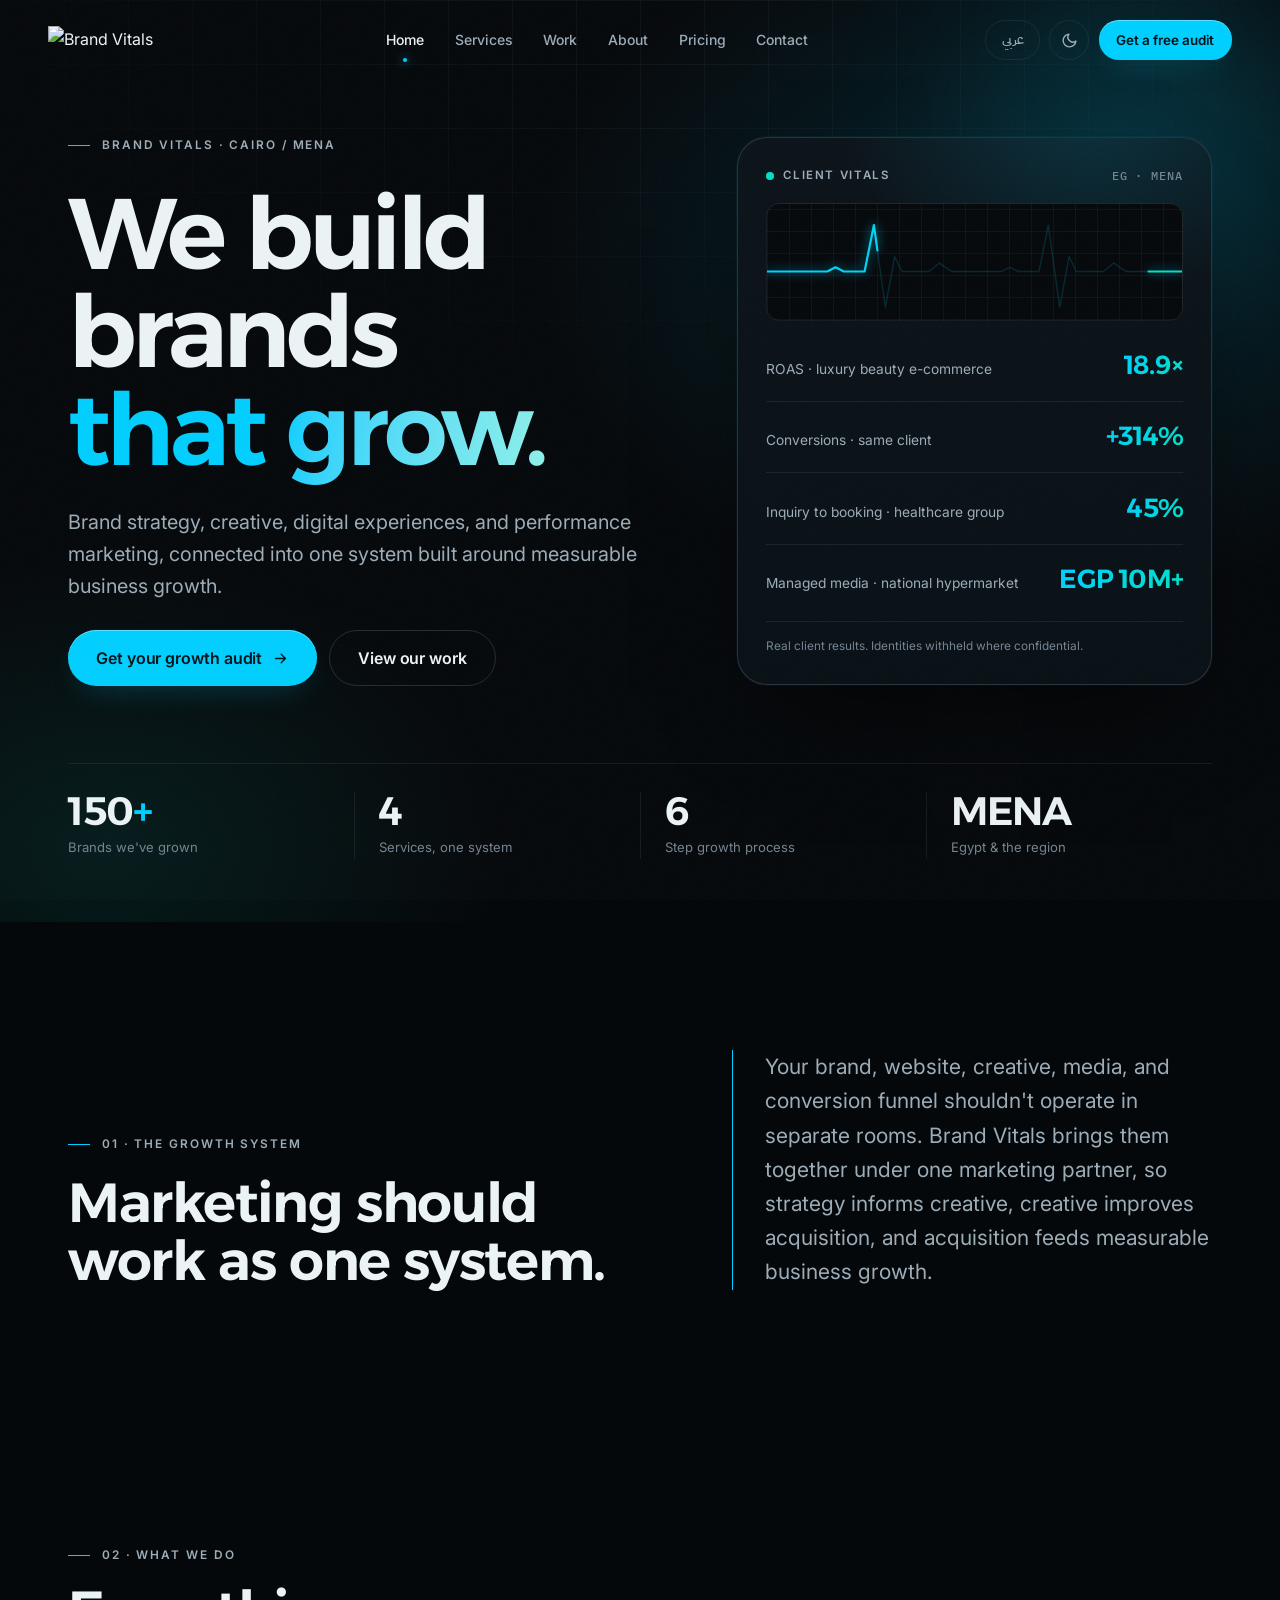
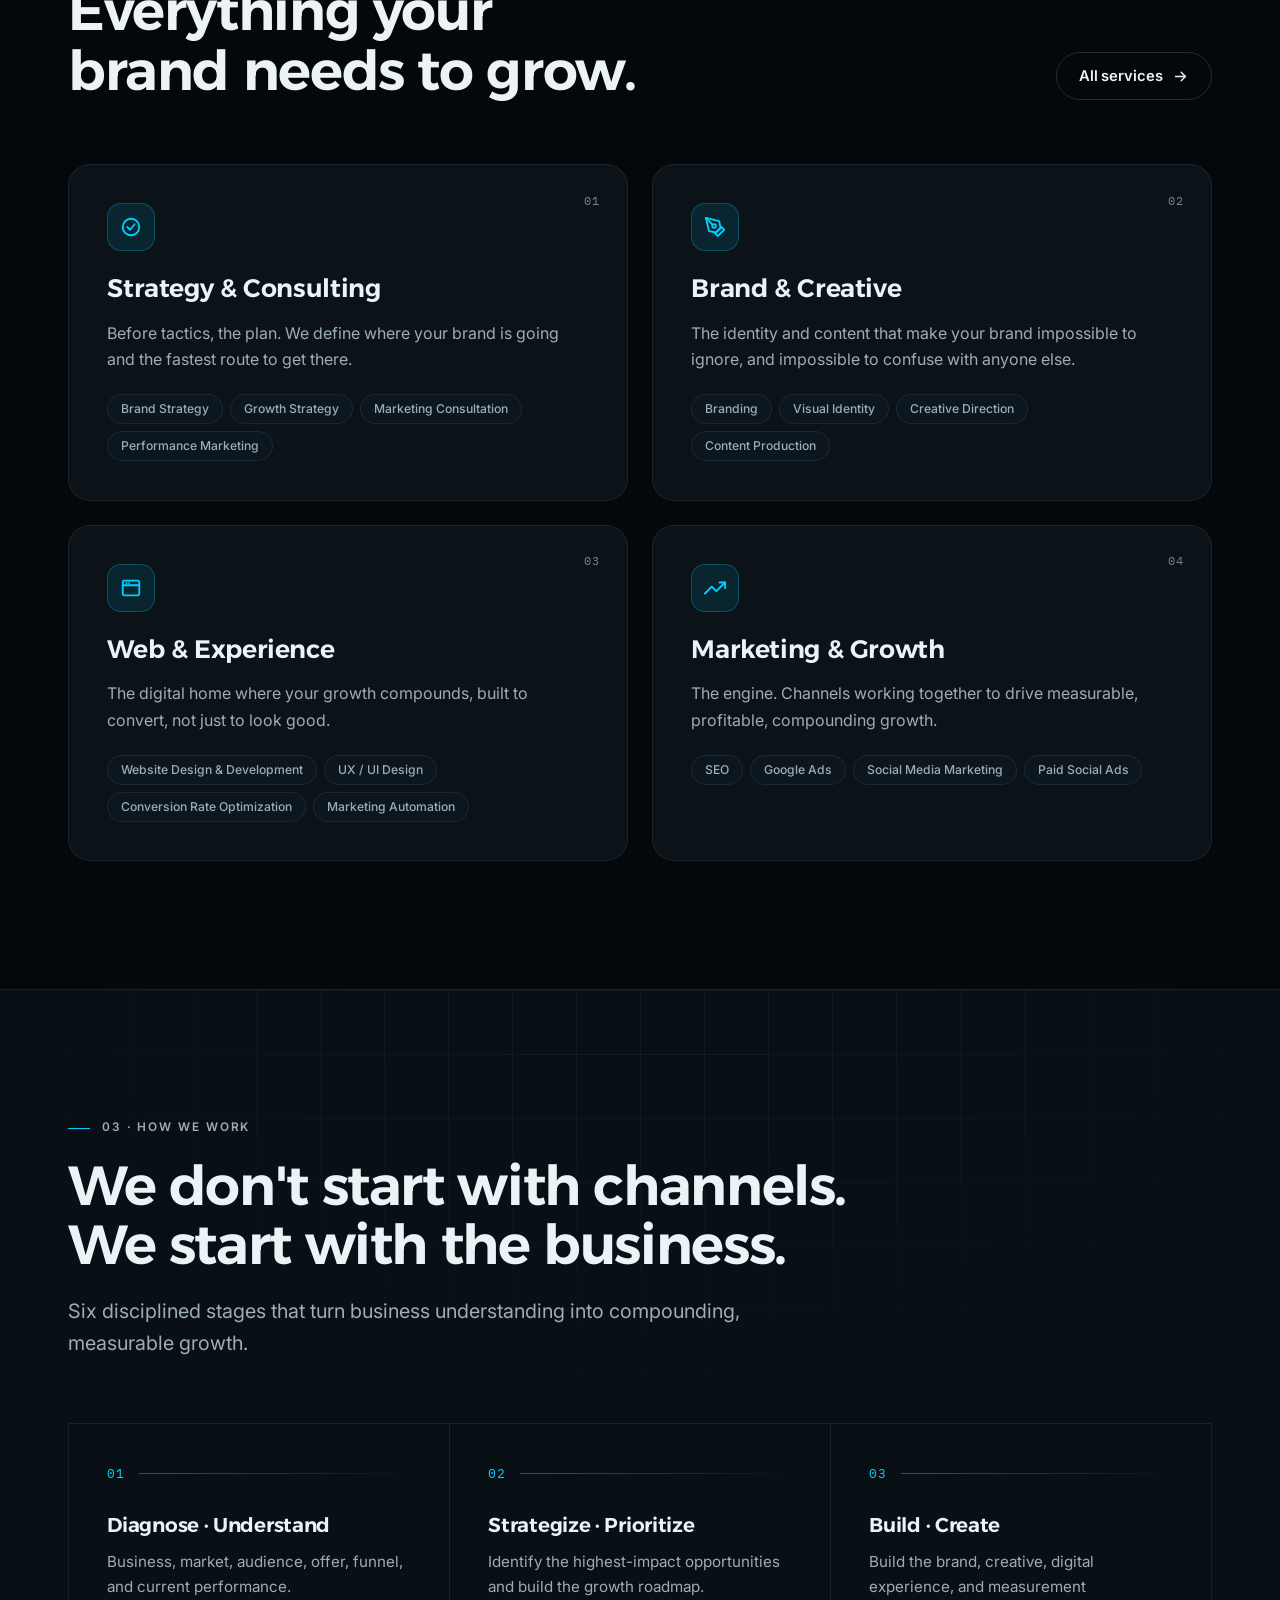
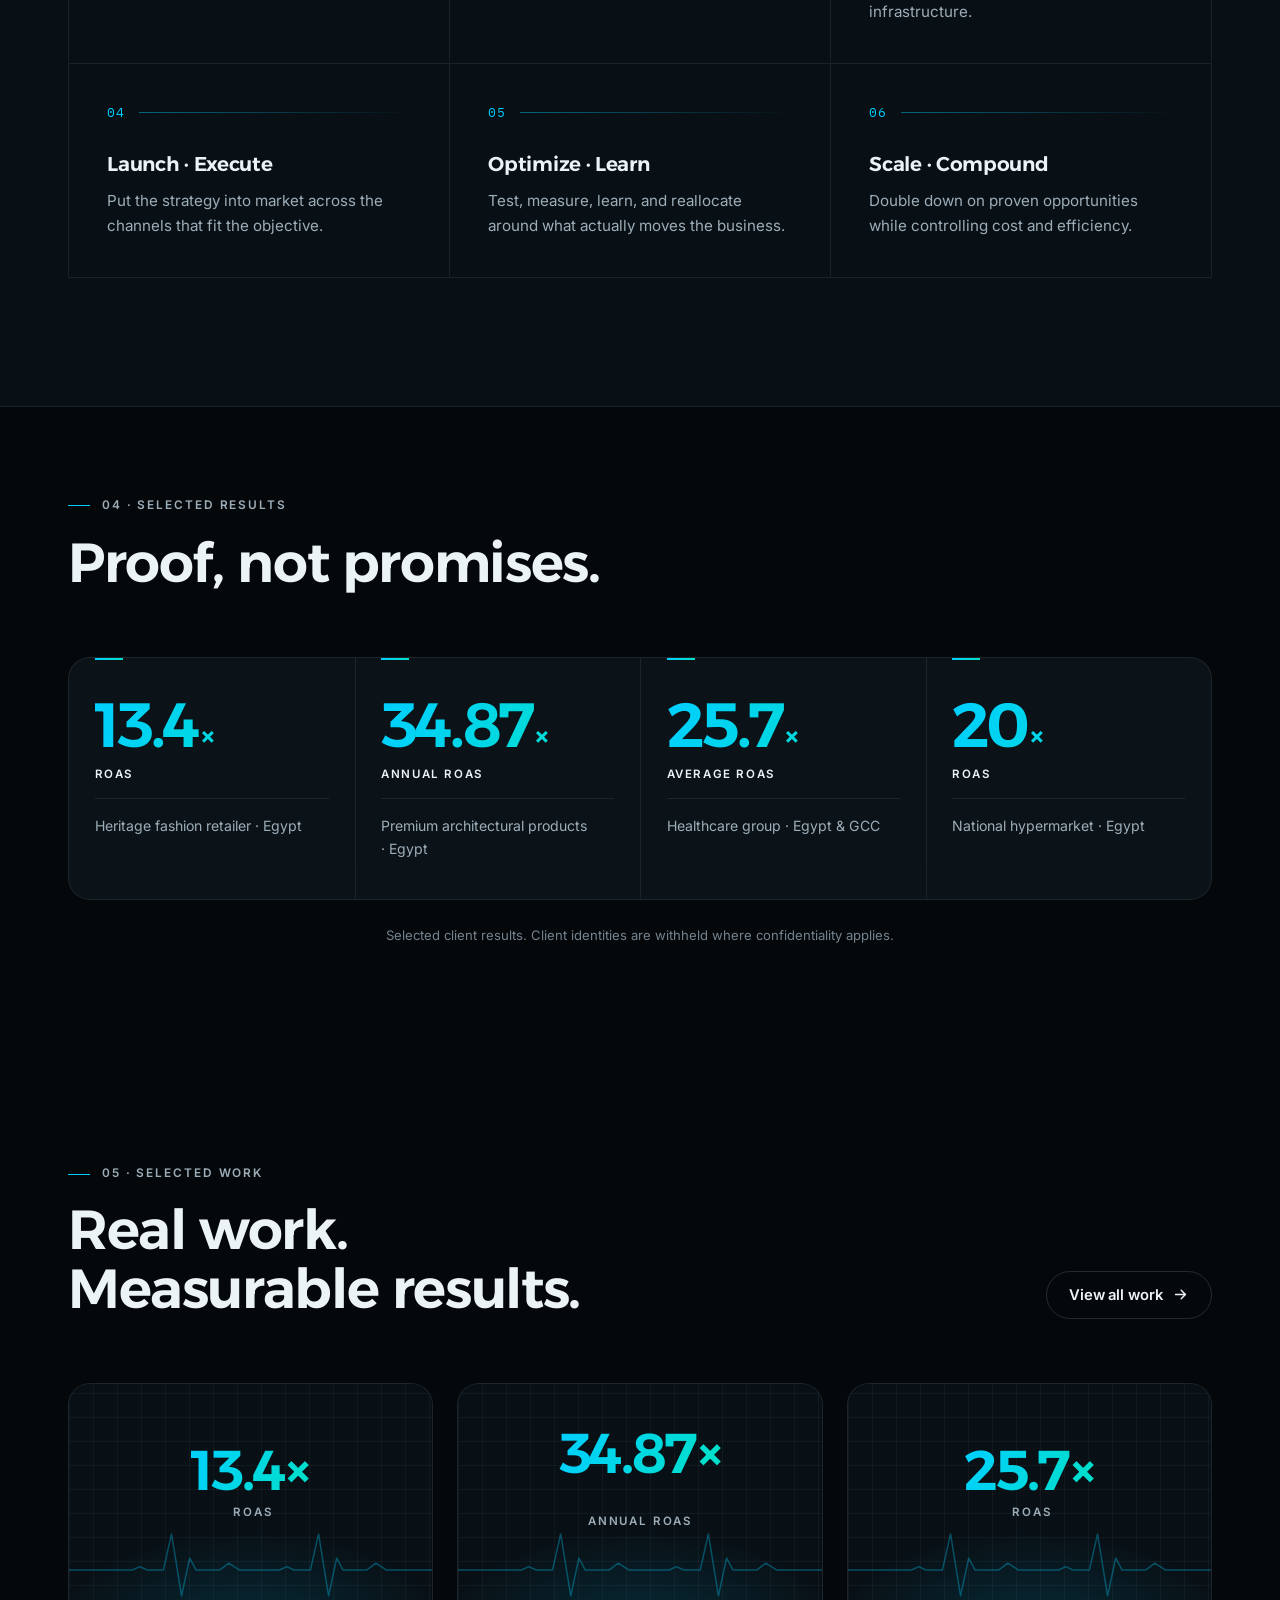
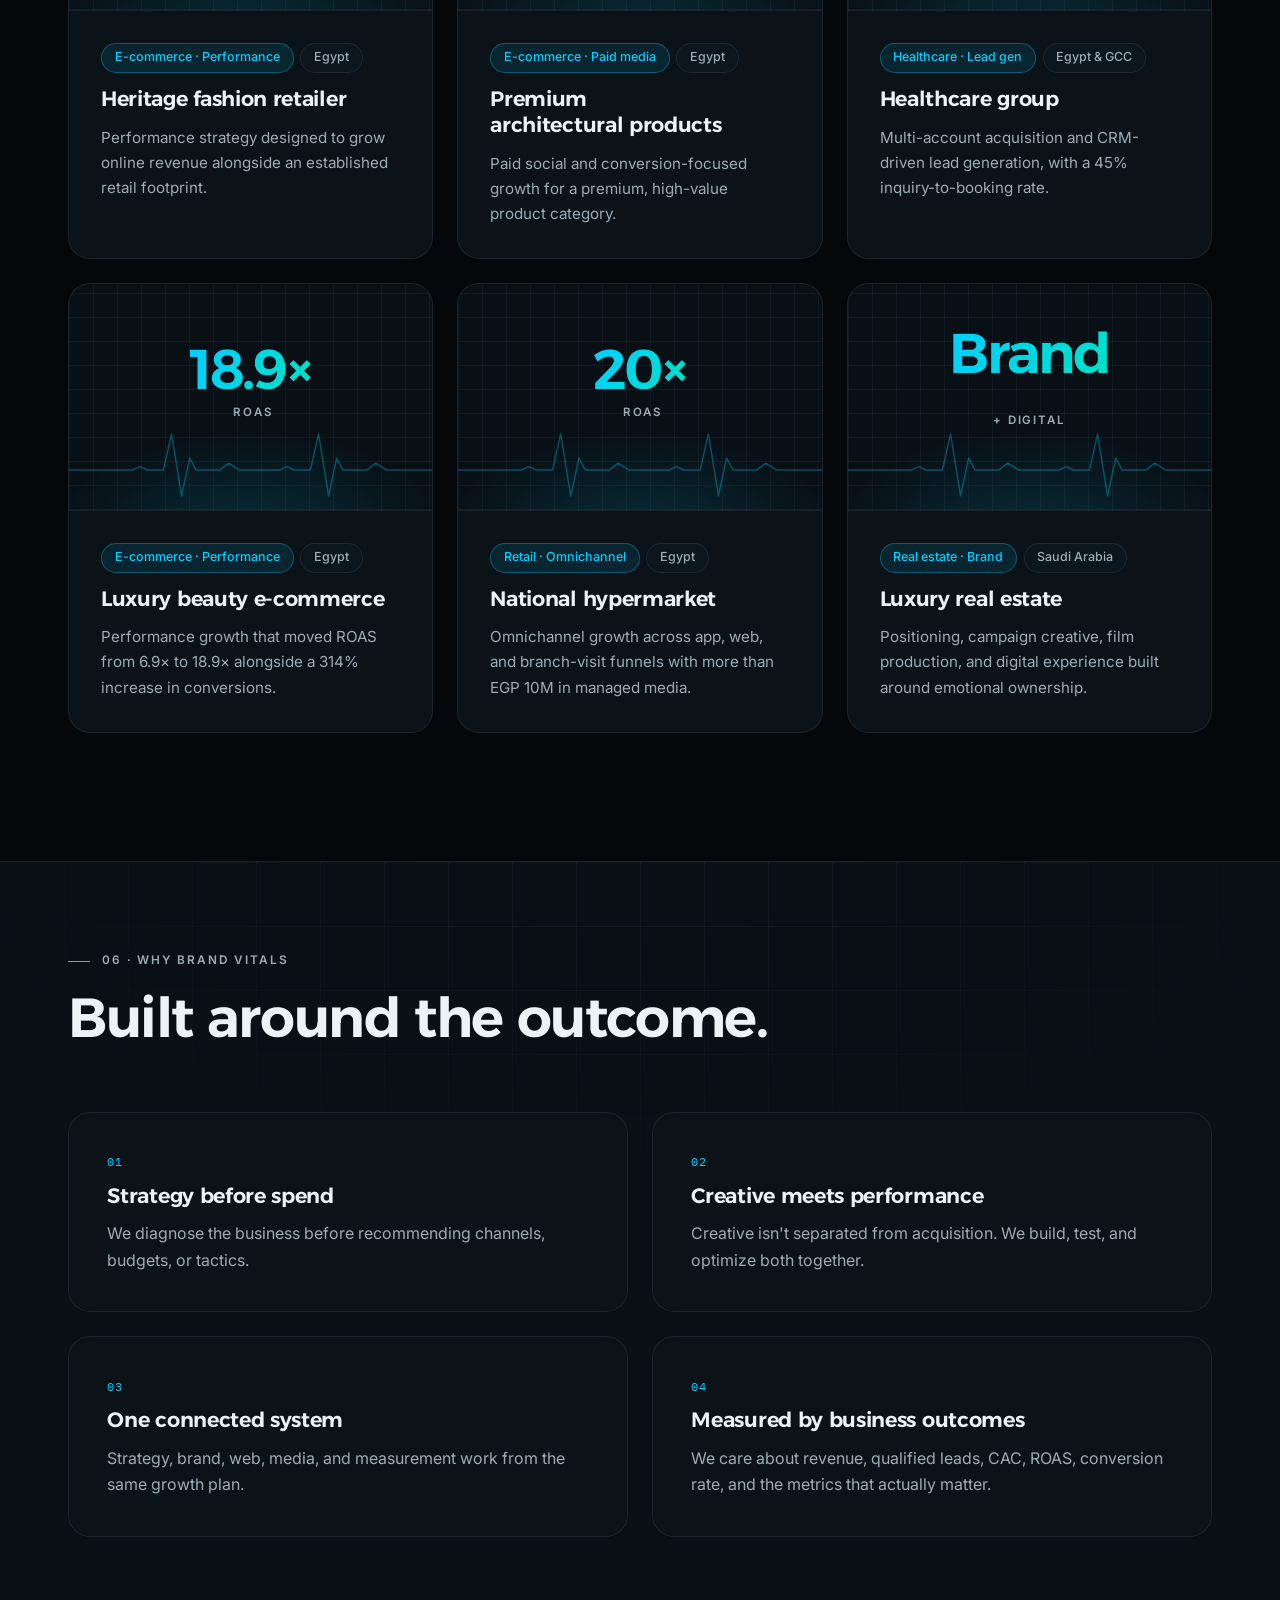
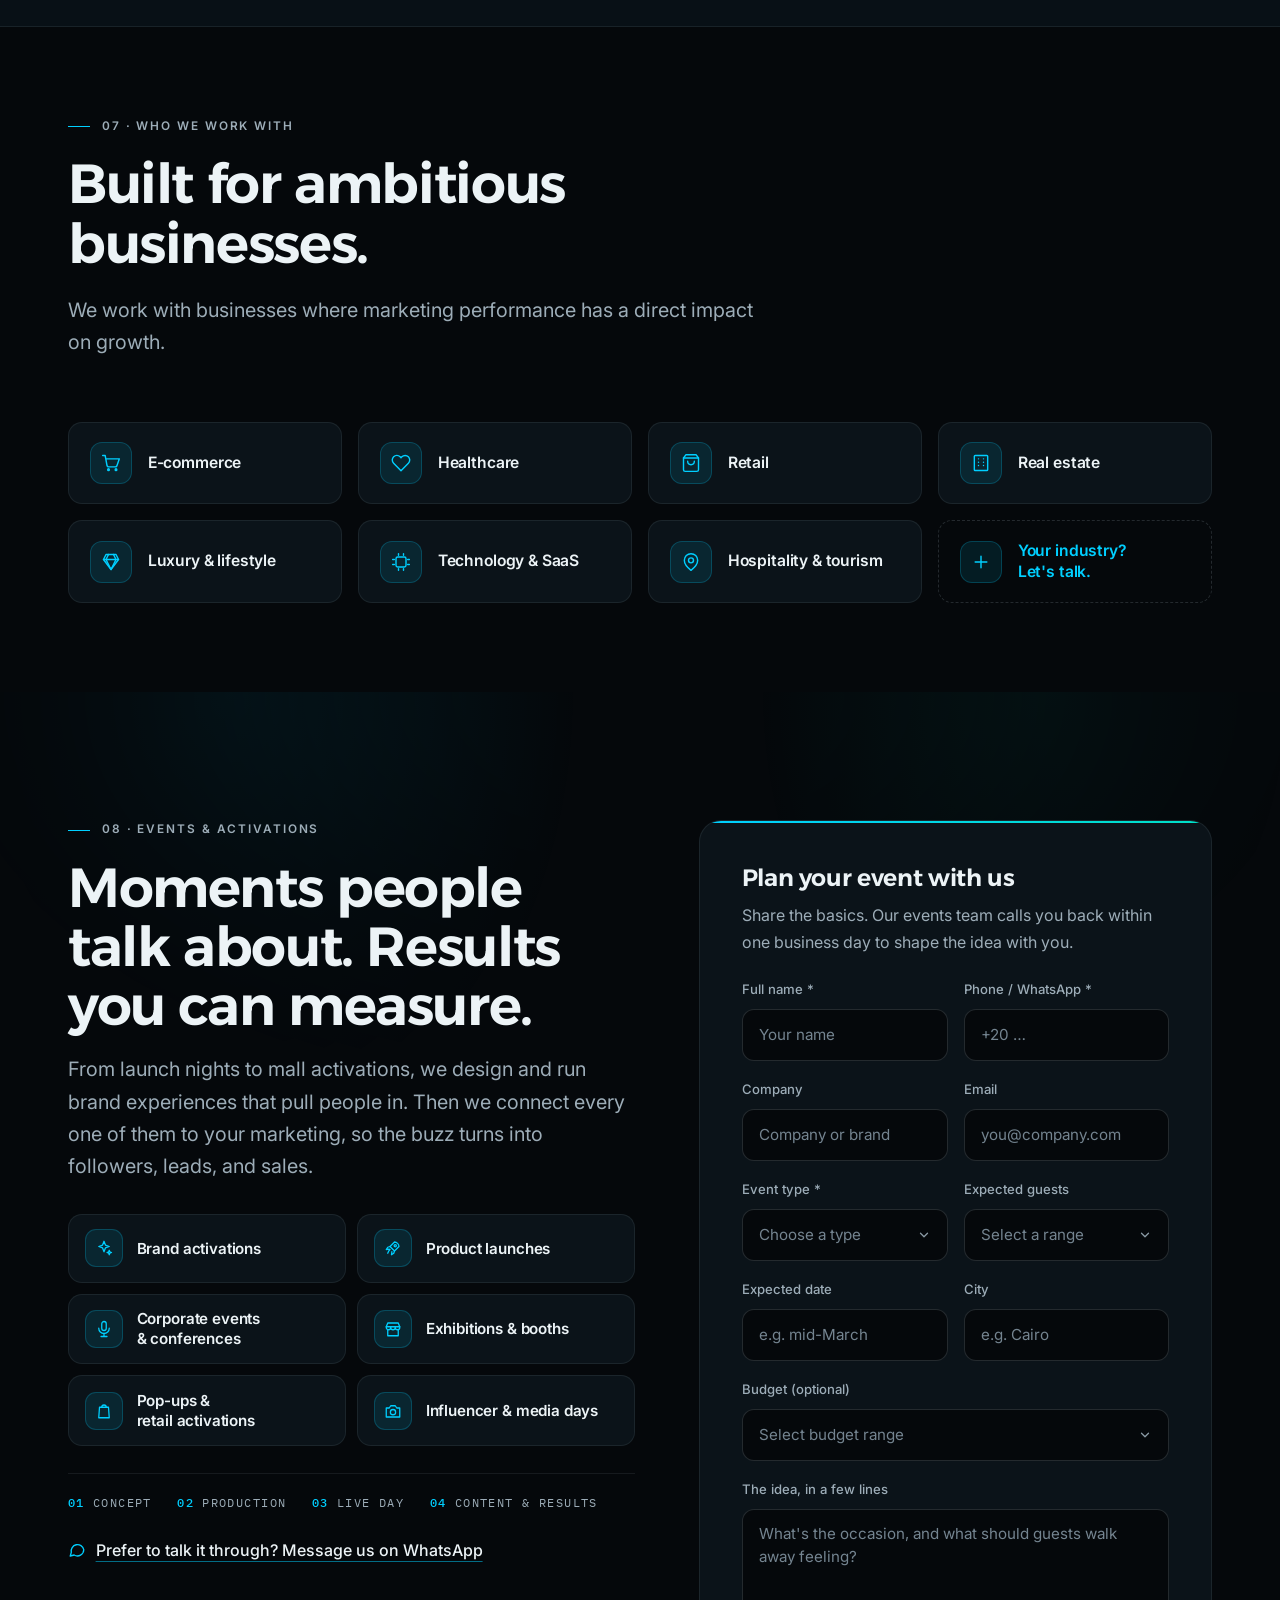
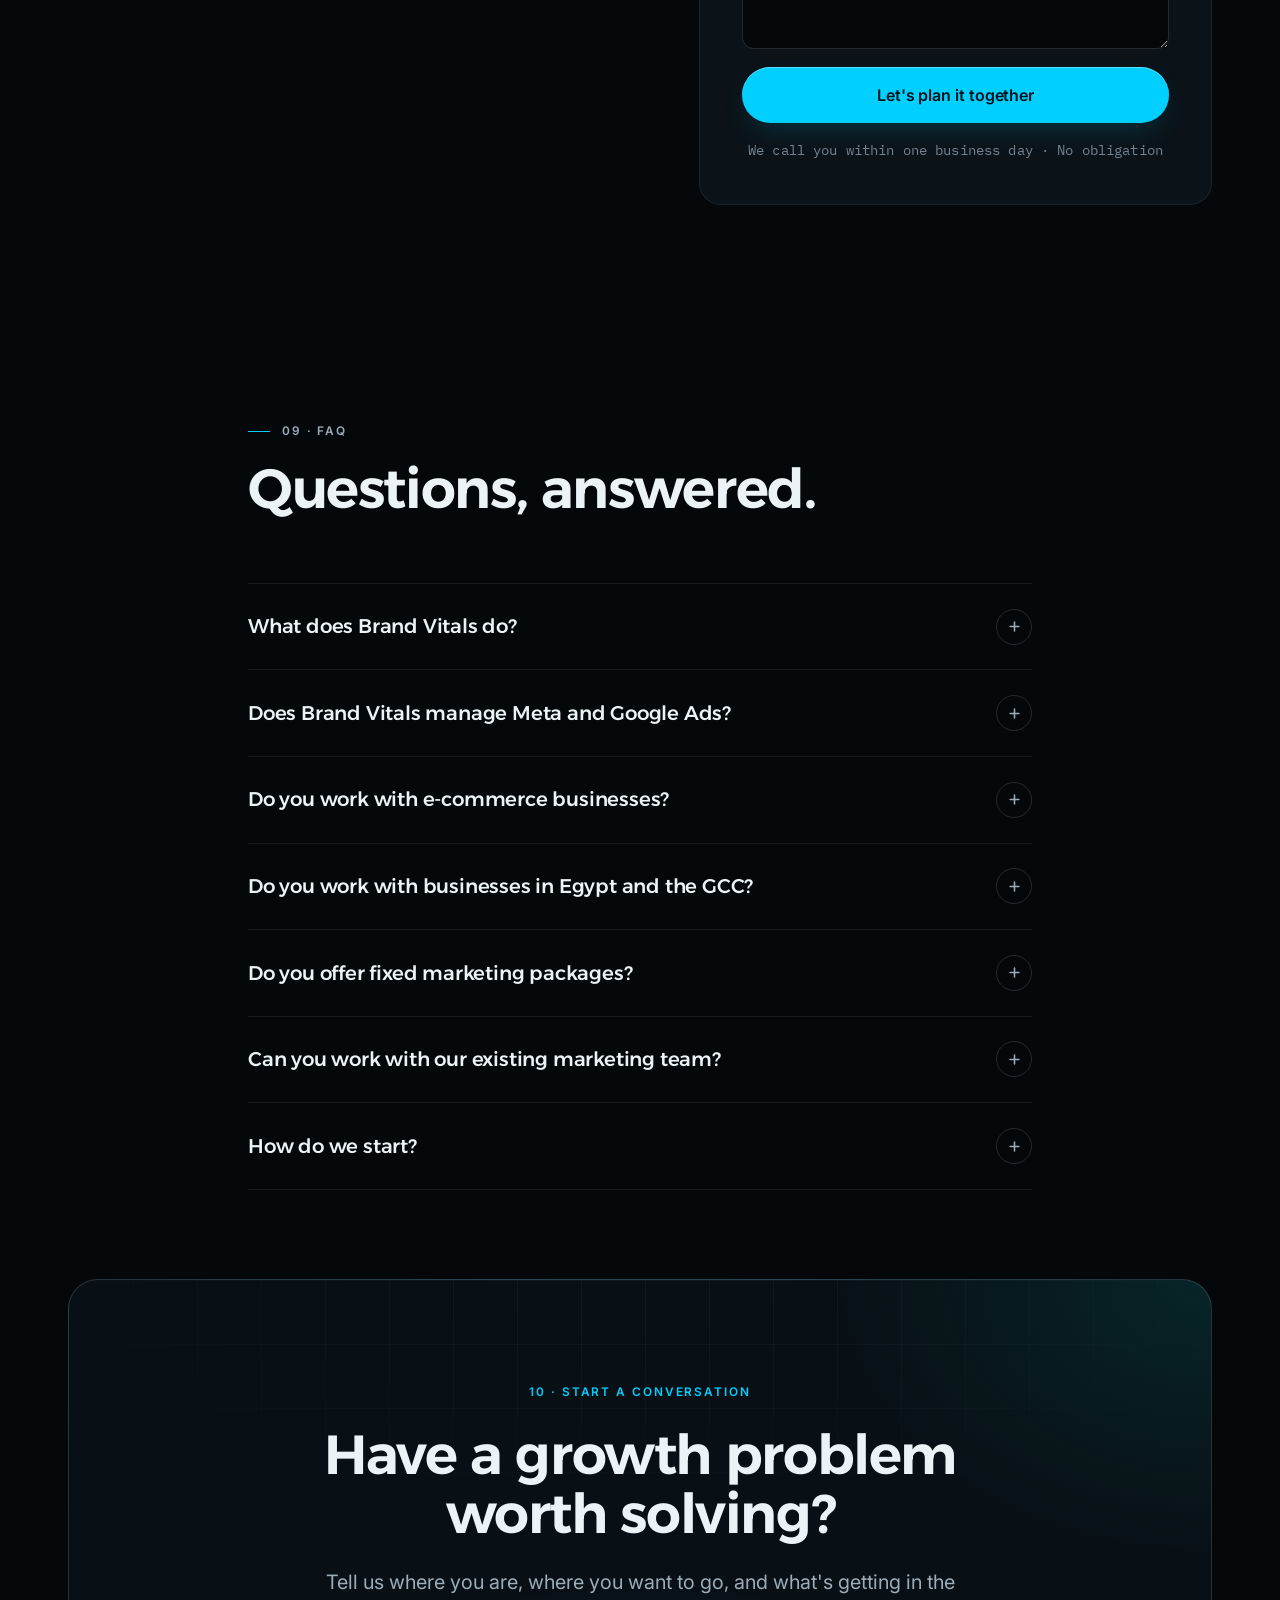
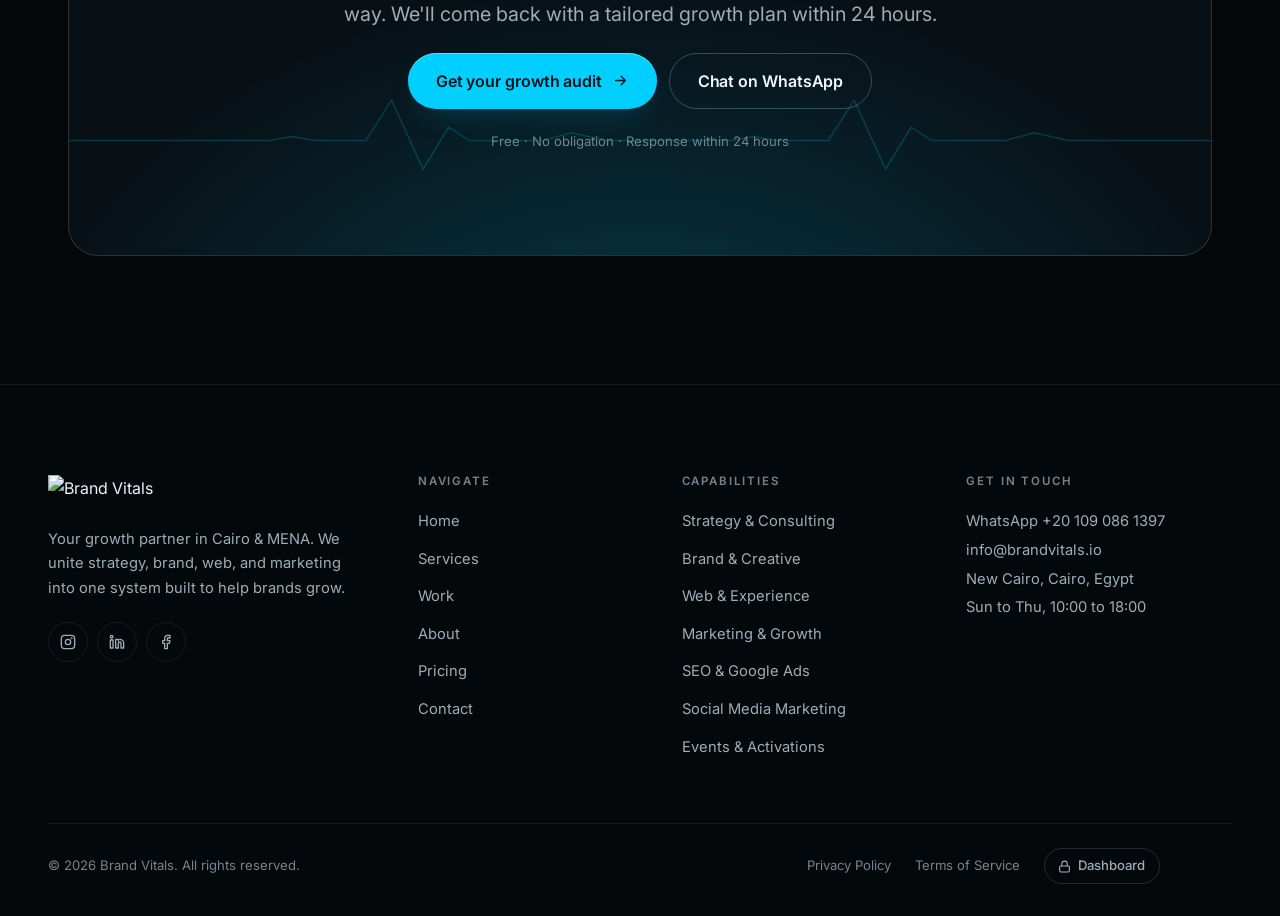
==== index.html @ 2f678dba "New monitor loader, events section, and hero/contrast fixes - Loader: full-screen vital-signs monito" ====
<!DOCTYPE html>
<html lang="en" dir="ltr" data-theme="dark"
      data-title-en="Brand Vitals | Marketing Agency in Cairo, Egypt & MENA"
      data-title-ar="براند فايتلز | وكالة تسويق في القاهرة، مصر والمنطقة">
<head>
  <meta charset="UTF-8">
  <meta name="viewport" content="width=device-width, initial-scale=1.0">
  <title>Brand Vitals | Marketing Agency in Cairo, Egypt & MENA</title>
  <meta name="description" content="Brand Vitals is a full-service marketing agency in Cairo, Egypt. We unite brand strategy, creative, web experience, and performance marketing into one system built around measurable business growth across Egypt & MENA.">
  <link rel="canonical" href="https://brandvitals.io/">
  <meta name="theme-color" content="#05080B">
  <meta name="robots" content="index, follow, max-image-preview:large">

  <!-- Open Graph -->
  <meta property="og:type" content="website">
  <meta property="og:site_name" content="Brand Vitals">
  <meta property="og:title" content="Brand Vitals | We Build Brands That Grow">
  <meta property="og:description" content="Full-service marketing agency in Cairo. Strategy, creative, web, and performance marketing connected into one growth system for Egypt & MENA.">
  <meta property="og:url" content="https://brandvitals.io/">
  <meta property="og:locale" content="en_US">
  <meta property="og:locale:alternate" content="ar_EG">
  <meta name="twitter:card" content="summary">
  <meta name="twitter:title" content="Brand Vitals | We Build Brands That Grow">
  <meta name="twitter:description" content="Full-service marketing agency in Cairo. One connected growth system for Egypt & MENA.">

  <link rel="icon" type="image/svg+xml" href="assets/img/favicon.png">

  <!-- Prevent theme/language flash -->
  <script>(function(){try{var t=localStorage.getItem("oso-theme")||"dark";document.documentElement.dataset.theme=t;var l=localStorage.getItem("oso-lang")||"en";document.documentElement.lang=l;document.documentElement.dir=l==="ar"?"rtl":"ltr";}catch(e){}})();</script>

  <link rel="preconnect" href="https://fonts.googleapis.com">
  <link rel="preconnect" href="https://fonts.gstatic.com" crossorigin>
  <link href="https://fonts.googleapis.com/css2?family=Alexandria:wght@300;400;500;600;700;800&family=Inter:wght@400;500;600;700&family=IBM+Plex+Mono:wght@400;500;600&family=IBM+Plex+Sans+Arabic:wght@400;500;600;700&display=swap" rel="stylesheet">
  <link rel="stylesheet" href="assets/css/main.css">

  <!-- Organization + WebSite + FAQ schema (GEO / AI-search ready) -->
  <script type="application/ld+json">
  {
    "@context": "https://schema.org",
    "@graph": [
      {
        "@type": "Organization",
        "@id": "https://brandvitals.io/#org",
        "name": "Brand Vitals",
        "url": "https://brandvitals.io/",
        "logo": "https://brandvitals.io/assets/img/logo.svg",
        "slogan": "We build brands that grow",
        "email": "info@brandvitals.io",
        "description": "Full-service marketing agency in Cairo, Egypt. Brand strategy, creative, web and digital experience, and performance marketing, connected into one system built around measurable business growth across Egypt and MENA.",
        "foundingLocation": "Cairo, Egypt",
        "areaServed": ["Egypt", "MENA"],
        "knowsAbout": ["Performance Marketing", "Event Management", "Brand Activations", "E-commerce Growth", "SEO", "Social Media Marketing", "Lead Generation", "Marketing Analytics", "Digital Transformation"],
        "address": {
          "@type": "PostalAddress", "addressLocality": "New Cairo", "addressRegion": "Cairo", "addressCountry": "EG"
        },
        "contactPoint": {
          "@type": "ContactPoint", "telephone": "+201090861397", "contactType": "sales", "areaServed": ["EG", "MENA"], "availableLanguage": ["en", "ar"]
        },
        "sameAs": [
          "https://www.instagram.com/brandvitals.io",
          "https://www.facebook.com/BrandVitals.io",
          "https://www.linkedin.com/company/brandvitals-io"
        ]
      },
      {
        "@type": "WebSite",
        "@id": "https://brandvitals.io/#website",
        "url": "https://brandvitals.io/",
        "name": "Brand Vitals",
        "publisher": { "@id": "https://brandvitals.io/#org" },
        "inLanguage": ["en", "ar"]
      },
      {
        "@type": "FAQPage",
        "mainEntity": [
          { "@type": "Question", "name": "What does Brand Vitals do?", "acceptedAnswer": { "@type": "Answer", "text": "Brand Vitals is a full-service marketing agency providing strategy, branding and creative, web and digital experience, and performance marketing." } },
          { "@type": "Question", "name": "Does Brand Vitals manage Meta and Google Ads?", "acceptedAnswer": { "@type": "Answer", "text": "Yes. We manage paid acquisition across Meta, Google, TikTok, and other relevant platforms depending on the business and growth objective." } },
          { "@type": "Question", "name": "Do you work with e-commerce businesses?", "acceptedAnswer": { "@type": "Answer", "text": "Yes. Our work includes e-commerce acquisition, paid media, creative testing, conversion optimization, and growth strategy." } },
          { "@type": "Question", "name": "Do you work with businesses in Egypt and the GCC?", "acceptedAnswer": { "@type": "Answer", "text": "Yes. Brand Vitals is based in Cairo and works with businesses across Egypt and MENA, including GCC markets." } },
          { "@type": "Question", "name": "Do you offer fixed marketing packages?", "acceptedAnswer": { "@type": "Answer", "text": "No. Engagements are scoped around the business objectives, required services, market, and level of support needed." } },
          { "@type": "Question", "name": "Can you work with our existing marketing team?", "acceptedAnswer": { "@type": "Answer", "text": "Yes. We can operate as the primary marketing partner or work alongside an existing internal team." } },
          { "@type": "Question", "name": "How do we start?", "acceptedAnswer": { "@type": "Answer", "text": "Start with a growth audit or discovery conversation. We will review your current situation, identify the highest-impact opportunities, and recommend the right scope." } }
        ]
      }
    ]
  }
  </script>
</head>
<body class="noise">
  <a class="skip-link" href="#main" data-en="Skip to content" data-ar="تخطّي إلى المحتوى">Skip to content</a>

  <!-- Loader: a full-screen vital-signs monitor. The pulse sweeps across,
       flatlines into a bright line, and that line splits the screen open. -->
  <div class="loader" aria-hidden="true">
    <div class="loader__lid loader__lid--top"></div>
    <div class="loader__lid loader__lid--bottom"></div>
    <svg class="loader__ecg loader__ecg--wide" viewBox="0 0 1200 240" preserveAspectRatio="none">
      <defs>
        <linearGradient id="loaderGrad" x1="0" y1="0" x2="1" y2="0">
          <stop offset="0" style="stop-color:var(--accent)"/>
          <stop offset="1" style="stop-color:var(--accent-2)"/>
        </linearGradient>
      </defs>
      <path class="loader__ecg-track" pathLength="1000" d="M0 140 h40 q10 -14 20 0 h14 l8 10 l12 -78 l12 100 l9 -32 h18 q16 -26 32 0 h45 h40 q10 -14 20 0 h14 l8 10 l12 -78 l12 100 l9 -32 h18 q16 -26 32 0 h45 h40 q10 -14 20 0 h14 l8 10 l12 -78 l12 100 l9 -32 h18 q16 -26 32 0 h45 h40 q10 -14 20 0 h14 l8 10 l12 -78 l12 100 l9 -32 h18 q16 -26 32 0 h45 h30 l10 14 l16 -120 l16 196 l12 -90 h20 q18 -30 36 0 H1200"/>
      <path class="loader__ecg-line" pathLength="1000" d="M0 140 h40 q10 -14 20 0 h14 l8 10 l12 -78 l12 100 l9 -32 h18 q16 -26 32 0 h45 h40 q10 -14 20 0 h14 l8 10 l12 -78 l12 100 l9 -32 h18 q16 -26 32 0 h45 h40 q10 -14 20 0 h14 l8 10 l12 -78 l12 100 l9 -32 h18 q16 -26 32 0 h45 h40 q10 -14 20 0 h14 l8 10 l12 -78 l12 100 l9 -32 h18 q16 -26 32 0 h45 h30 l10 14 l16 -120 l16 196 l12 -90 h20 q18 -30 36 0 H1200"/>
      <path class="loader__ecg-head" pathLength="1000" d="M0 140 h40 q10 -14 20 0 h14 l8 10 l12 -78 l12 100 l9 -32 h18 q16 -26 32 0 h45 h40 q10 -14 20 0 h14 l8 10 l12 -78 l12 100 l9 -32 h18 q16 -26 32 0 h45 h40 q10 -14 20 0 h14 l8 10 l12 -78 l12 100 l9 -32 h18 q16 -26 32 0 h45 h40 q10 -14 20 0 h14 l8 10 l12 -78 l12 100 l9 -32 h18 q16 -26 32 0 h45 h30 l10 14 l16 -120 l16 196 l12 -90 h20 q18 -30 36 0 H1200"/>
    </svg>
    <svg class="loader__ecg loader__ecg--narrow" viewBox="0 0 600 240" preserveAspectRatio="none">
      <path class="loader__ecg-track" pathLength="1000" d="M0 140 h40 q10 -14 20 0 h14 l8 10 l12 -78 l12 100 l9 -32 h18 q16 -26 32 0 h45 h40 q10 -14 20 0 h14 l8 10 l12 -78 l12 100 l9 -32 h18 q16 -26 32 0 h45 h30 l10 14 l16 -120 l16 196 l12 -90 h20 q18 -30 36 0 H600"/>
      <path class="loader__ecg-line" pathLength="1000" d="M0 140 h40 q10 -14 20 0 h14 l8 10 l12 -78 l12 100 l9 -32 h18 q16 -26 32 0 h45 h40 q10 -14 20 0 h14 l8 10 l12 -78 l12 100 l9 -32 h18 q16 -26 32 0 h45 h30 l10 14 l16 -120 l16 196 l12 -90 h20 q18 -30 36 0 H600"/>
      <path class="loader__ecg-head" pathLength="1000" d="M0 140 h40 q10 -14 20 0 h14 l8 10 l12 -78 l12 100 l9 -32 h18 q16 -26 32 0 h45 h40 q10 -14 20 0 h14 l8 10 l12 -78 l12 100 l9 -32 h18 q16 -26 32 0 h45 h30 l10 14 l16 -120 l16 196 l12 -90 h20 q18 -30 36 0 H600"/>
    </svg>
    <div class="loader__brand">
      <img class="loader__logo" src="assets/img/logo-light.svg" alt="Brand Vitals" width="440" height="77">
    </div>
    <p class="loader__tag"><span data-en="Checking your brand's vitals" data-ar="بنفحص مؤشرات علامتك">Checking your brand's vitals</span></p>
    <div class="loader__hud loader__hud--tl"><span class="loader__live"><i></i>Vital signs monitor</span></div>
    <div class="loader__hud loader__hud--tr">Brand Vitals · Cairo</div>
    <div class="loader__hud loader__hud--bl"><span class="loader__num loader__bpm"><b>72</b>BPM</span></div>
    <div class="loader__hud loader__hud--br"><span class="loader__num loader__pct"><b>0</b>%</span></div>
    <div class="loader__flat"></div>
  </div>

  <div class="progress" aria-hidden="true"></div>

  <!-- Navigation -->
  <header class="nav">
    <div class="nav__inner">
      <a class="nav__logo" href="index.html" aria-label="Brand Vitals, Home">
        <img class="logo-light" src="assets/img/logo-light.svg" alt="Brand Vitals" width="253" height="44">
        <img class="logo-dark" src="assets/img/logo.svg" alt="Brand Vitals" width="253" height="44">
      </a>
      <nav class="nav__links" aria-label="Primary">
        <a class="nav__link" href="index.html" data-en="Home" data-ar="الرئيسية">Home</a>
        <a class="nav__link" href="solutions.html" data-en="Services" data-ar="الخدمات">Services</a>
        <a class="nav__link" href="work.html" data-en="Work" data-ar="أعمالنا">Work</a>
        <a class="nav__link" href="about.html" data-en="About" data-ar="من نحن">About</a>
        <a class="nav__link" href="products.html" data-en="Pricing" data-ar="الأسعار">Pricing</a>
        <a class="nav__link" href="contact.html" data-en="Contact" data-ar="تواصل">Contact</a>
      </nav>
      <div class="nav__actions">
        <button class="lang-toggle" data-lang-toggle aria-label="Switch language">عربي</button>
        <button class="icon-btn theme-toggle" data-theme-toggle aria-label="Toggle color theme">
          <svg class="icon-moon" viewBox="0 0 24 24" fill="none" stroke="currentColor" stroke-width="2" stroke-linecap="round" stroke-linejoin="round"><path d="M21 12.8A9 9 0 1 1 11.2 3 7 7 0 0 0 21 12.8z"/></svg>
          <svg class="icon-sun" viewBox="0 0 24 24" fill="none" stroke="currentColor" stroke-width="2" stroke-linecap="round" stroke-linejoin="round"><circle cx="12" cy="12" r="4"/><path d="M12 2v2m0 16v2M4.9 4.9l1.4 1.4m11.4 11.4 1.4 1.4M2 12h2m16 0h2M4.9 19.1l1.4-1.4M17.7 6.3l1.4-1.4"/></svg>
        </button>
        <a class="btn btn--primary" href="contact.html" data-magnetic data-consult>
          <span data-en="Get a free audit" data-ar="تدقيق مجاني">Get a free audit</span>
        </a>
        <button class="nav__burger" aria-label="Open menu" aria-expanded="false"><span></span><span></span><span></span></button>
      </div>
    </div>
  </header>

  <!-- Mobile drawer -->
  <nav class="drawer" aria-label="Mobile">
    <a class="drawer__link" href="index.html"><span class="mono">01</span><span data-en="Home" data-ar="الرئيسية">Home</span></a>
    <a class="drawer__link" href="solutions.html"><span class="mono">02</span><span data-en="Services" data-ar="الخدمات">Services</span></a>
    <a class="drawer__link" href="work.html"><span class="mono">03</span><span data-en="Work" data-ar="أعمالنا">Work</span></a>
    <a class="drawer__link" href="about.html"><span class="mono">04</span><span data-en="About" data-ar="من نحن">About</span></a>
    <a class="drawer__link" href="products.html"><span class="mono">05</span><span data-en="Pricing" data-ar="الأسعار">Pricing</span></a>
    <a class="drawer__link" href="contact.html"><span class="mono">06</span><span data-en="Contact" data-ar="تواصل">Contact</span></a>
    <div class="drawer__foot"><a class="btn btn--primary" href="contact.html" data-consult><span data-en="Get a free audit" data-ar="احصل على تدقيق مجاني">Get a free audit</span></a></div>
  </nav>

  <main id="main">

    <!-- ============ HERO ============ -->
    <section class="hero grid-field">
      <div class="aurora" aria-hidden="true"></div>
      <div class="orb orb--a float-slow" style="top:-14%; inset-inline-end:-10%;" data-parallax="0.06" data-mousepara="18"></div>

      <div class="container">
        <div class="hero__inner">
          <div class="hero__copy">
            <p class="eyebrow" data-en="Brand Vitals · Cairo / MENA" data-ar="براند فايتلز · القاهرة / المنطقة">Brand Vitals · Cairo / MENA</p>
            <h1 class="hero__title">
              <span class="wr"><span style="transition-delay:.15s" data-en="We build" data-ar="نبني">We build</span></span><br>
              <span class="wr"><span style="transition-delay:.3s" data-en="brands" data-ar="علاماتٍ">brands</span></span><br>
              <span class="wr"><span style="transition-delay:.45s" class="shimmer" data-en="that grow." data-ar="تنمو.">that grow.</span></span>
            </h1>
            <p class="lead hero__sub" data-en="Brand strategy, creative, digital experiences, and performance marketing, connected into one system built around measurable business growth." data-ar="استراتيجية علامة، وإبداع، وتجارب رقمية، وتسويق أداء، مترابطة في نظام واحد مبنيّ حول نموٍّ تجاري قابل للقياس.">Brand strategy, creative, digital experiences, and performance marketing, connected into one system built around measurable business growth.</p>
            <div class="btn-row">
              <a class="btn btn--primary btn--lg" href="contact.html" data-magnetic data-consult>
                <span class="btn__label" data-en="Get your growth audit" data-ar="احصل على تدقيق النمو">Get your growth audit</span>
                <svg viewBox="0 0 24 24" fill="none" stroke="currentColor" stroke-width="2" stroke-linecap="round" stroke-linejoin="round"><path d="M5 12h14M13 6l6 6-6 6"/></svg>
              </a>
              <a class="btn btn--ghost btn--lg" href="work.html" data-magnetic>
                <span data-en="View our work" data-ar="شاهد أعمالنا">View our work</span>
              </a>
            </div>
          </div>

          <aside class="monitor" data-reveal style="--rd:.55s" aria-label="Selected client results">
            <div class="monitor__head">
              <span class="monitor__live"><i aria-hidden="true"></i><span data-en="Client vitals" data-ar="مؤشرات العملاء">Client vitals</span></span>
              <span class="monitor__id">EG · MENA</span>
            </div>
            <div class="monitor__screen" aria-hidden="true">
              <svg class="monitor__ecg" viewBox="0 0 400 110" preserveAspectRatio="none">
                <defs>
                  <linearGradient id="ecgGrad" x1="0" y1="0" x2="1" y2="0">
                    <stop offset="0" style="stop-color:var(--accent)"/>
                    <stop offset="1" style="stop-color:var(--accent-2)"/>
                  </linearGradient>
                </defs>
                <path class="monitor__ecg-track" pathLength="1000" d="M0 64 H58 L66 60 L74 64 H94 L103 20 L114 98 L123 50 L130 64 H156 L166 56 L178 64 H226 L234 60 L242 64 H262 L271 20 L282 98 L291 50 L298 64 H324 L334 56 L346 64 H400"/>
                <path class="monitor__ecg-line" pathLength="1000" d="M0 64 H58 L66 60 L74 64 H94 L103 20 L114 98 L123 50 L130 64 H156 L166 56 L178 64 H226 L234 60 L242 64 H262 L271 20 L282 98 L291 50 L298 64 H324 L334 56 L346 64 H400"/>
              </svg>
            </div>
            <div class="monitor__rows">
              <div class="monitor__row"><span class="monitor__label" data-en="ROAS · luxury beauty e-commerce" data-ar="عائد الإنفاق · تجارة إلكترونية للجمال الفاخر">ROAS · luxury beauty e-commerce</span><span class="monitor__value">18.9×</span></div>
              <div class="monitor__row"><span class="monitor__label" data-en="Conversions · same client" data-ar="التحويلات · العميل نفسه">Conversions · same client</span><span class="monitor__value">+314%</span></div>
              <div class="monitor__row"><span class="monitor__label" data-en="Inquiry to booking · healthcare group" data-ar="من الاستفسار إلى الحجز · مجموعة رعاية صحية">Inquiry to booking · healthcare group</span><span class="monitor__value">45%</span></div>
              <div class="monitor__row"><span class="monitor__label" data-en="Managed media · national hypermarket" data-ar="إنفاق إعلاني مُدار · هايبرماركت وطني">Managed media · national hypermarket</span><span class="monitor__value" data-en="EGP 10M+" data-ar="+10 مليون جنيه">EGP 10M+</span></div>
            </div>
            <p class="monitor__foot" data-en="Real client results. Identities withheld where confidential." data-ar="نتائج عملاء حقيقية. تُحجب الهويات حيثما تنطبق السرّية.">Real client results. Identities withheld where confidential.</p>
          </aside>
        </div>

        <div class="hero__meta">
          <div class="tick"><span class="tick__num"><em data-count="150">0</em><span class="unit">+</span></span><span class="tick__label" data-en="Brands we've grown" data-ar="علامات نمّيناها">Brands we've grown</span></div>
          <div class="tick"><span class="tick__num"><em data-count="4">0</em></span><span class="tick__label" data-en="Services, one system" data-ar="خدمات في نظام واحد">Services, one system</span></div>
          <div class="tick"><span class="tick__num"><em data-count="6">0</em></span><span class="tick__label" data-en="Step growth process" data-ar="خطوات لعملية النمو">Step growth process</span></div>
          <div class="tick"><span class="tick__num">MENA</span><span class="tick__label" data-en="Egypt &amp; the region" data-ar="مصر والمنطقة">Egypt &amp; the region</span></div>
        </div>
      </div>
    </section>

    <!-- ============ STATEMENT ============ -->
    <section class="section">
      <div class="container">
        <div class="statement-split" data-reveal>
          <div class="statement-split__head">
            <p class="eyebrow" data-en="01 · The growth system" data-ar="01 · نظام النمو">01 · The growth system</p>
            <h2 data-en="Marketing should work as one system." data-ar="التسويق يجب أن يعمل كنظامٍ واحد.">Marketing should work as one system.</h2>
          </div>
          <div class="statement-split__body">
            <p class="lead" data-en="Your brand, website, creative, media, and conversion funnel shouldn't operate in separate rooms. Brand Vitals brings them together under one marketing partner, so strategy informs creative, creative improves acquisition, and acquisition feeds measurable business growth." data-ar="علامتك، وموقعك، وإبداعك، وإعلاناتك، وقمع التحويل يجب ألا تعمل في غرفٍ منفصلة. براند فايتلز يجمعها تحت شريك تسويق واحد، فالاستراتيجية تُغذّي الإبداع، والإبداع يُحسّن الاكتساب، والاكتساب يُغذّي نموًّا تجاريًا قابلًا للقياس.">Your brand, website, creative, media, and conversion funnel shouldn't operate in separate rooms. Brand Vitals brings them together under one marketing partner, so strategy informs creative, creative improves acquisition, and acquisition feeds measurable business growth.</p>
          </div>
        </div>
      </div>
    </section>

    <!-- ============ SERVICES ============ -->
    <section class="section" id="services">
      <div class="container">
        <div class="section-head section-head--split" data-reveal>
          <div style="display:grid; gap:1rem">
            <p class="eyebrow" data-en="02 · What we do" data-ar="02 · ما الذي نقدمه">02 · What we do</p>
            <h2 data-en="Everything your brand needs to grow." data-ar="كل ما تحتاجه علامتك لتنمو.">Everything your brand needs to grow.</h2>
          </div>
          <a class="btn btn--ghost" href="solutions.html" data-magnetic><span data-en="All services" data-ar="كل الخدمات">All services</span><svg viewBox="0 0 24 24" fill="none" stroke="currentColor" stroke-width="2" stroke-linecap="round" stroke-linejoin="round"><path d="M5 12h14M13 6l6 6-6 6"/></svg></a>
        </div>

        <div class="grid-2">
          <article class="card svc-card" data-tilt data-reveal>
            <span class="idx">01</span>
            <div class="svc-card__icon"><svg viewBox="0 0 24 24" fill="none" stroke="currentColor" stroke-width="2" stroke-linecap="round" stroke-linejoin="round"><circle cx="12" cy="12" r="9"/><path d="m8 12 3 3 5-6"/></svg></div>
            <h3 data-en="Strategy &amp; Consulting" data-ar="الاستراتيجية والاستشارات">Strategy &amp; Consulting</h3>
            <p data-en="Before tactics, the plan. We define where your brand is going and the fastest route to get there." data-ar="قبل التكتيكات، الخطة. نحدّد إلى أين تتجه علامتك وأسرع طريق للوصول.">Before tactics, the plan. We define where your brand is going and the fastest route to get there.</p>
            <div class="svc-card__tags"><span class="chip" data-en="Brand Strategy" data-ar="استراتيجية العلامة">Brand Strategy</span><span class="chip" data-en="Growth Strategy" data-ar="استراتيجية النمو">Growth Strategy</span><span class="chip" data-en="Marketing Consultation" data-ar="استشارات تسويقية">Marketing Consultation</span><span class="chip" data-en="Performance Marketing" data-ar="تسويق الأداء">Performance Marketing</span></div>
          </article>

          <article class="card svc-card" data-tilt data-reveal style="--rd:.08s">
            <span class="idx">02</span>
            <div class="svc-card__icon"><svg viewBox="0 0 24 24" fill="none" stroke="currentColor" stroke-width="2" stroke-linecap="round" stroke-linejoin="round"><path d="M12 19l7-7 3 3-7 7-3-3z"/><path d="M18 13l-1.5-7.5L2 2l3.5 14.5L13 18l5-5z"/><path d="M2 2l7.586 7.586"/><circle cx="11" cy="11" r="2"/></svg></div>
            <h3 data-en="Brand &amp; Creative" data-ar="العلامة والإبداع">Brand &amp; Creative</h3>
            <p data-en="The identity and content that make your brand impossible to ignore, and impossible to confuse with anyone else." data-ar="الهوية والمحتوى اللذان يجعلان علامتك مستحيلة التجاهل، ومستحيلة الالتباس بغيرها.">The identity and content that make your brand impossible to ignore, and impossible to confuse with anyone else.</p>
            <div class="svc-card__tags"><span class="chip" data-en="Branding" data-ar="بناء العلامة">Branding</span><span class="chip" data-en="Visual Identity" data-ar="الهوية البصرية">Visual Identity</span><span class="chip" data-en="Creative Direction" data-ar="التوجيه الإبداعي">Creative Direction</span><span class="chip" data-en="Content Production" data-ar="إنتاج المحتوى">Content Production</span></div>
          </article>

          <article class="card svc-card" data-tilt data-reveal style="--rd:.16s">
            <span class="idx">03</span>
            <div class="svc-card__icon"><svg viewBox="0 0 24 24" fill="none" stroke="currentColor" stroke-width="2" stroke-linecap="round" stroke-linejoin="round"><rect x="3" y="4" width="18" height="16" rx="2"/><path d="M3 9h18M7 6.5h.01M10 6.5h.01"/></svg></div>
            <h3 data-en="Web &amp; Experience" data-ar="الويب والتجربة">Web &amp; Experience</h3>
            <p data-en="The digital home where your growth compounds, built to convert, not just to look good." data-ar="المنزل الرقمي حيث يتراكم نموّك، مبنيّ للتحويل لا للمظهر فقط.">The digital home where your growth compounds, built to convert, not just to look good.</p>
            <div class="svc-card__tags"><span class="chip" data-en="Website Design &amp; Development" data-ar="تصميم وتطوير المواقع">Website Design &amp; Development</span><span class="chip" data-en="UX / UI Design" data-ar="تصميم تجربة وواجهة المستخدم">UX / UI Design</span><span class="chip" data-en="Conversion Rate Optimization" data-ar="تحسين معدل التحويل">Conversion Rate Optimization</span><span class="chip" data-en="Marketing Automation" data-ar="أتمتة التسويق">Marketing Automation</span></div>
          </article>

          <article class="card svc-card" data-tilt data-reveal style="--rd:.24s">
            <span class="idx">04</span>
            <div class="svc-card__icon"><svg viewBox="0 0 24 24" fill="none" stroke="currentColor" stroke-width="2" stroke-linecap="round" stroke-linejoin="round"><path d="M23 6l-9.5 9.5-5-5L1 18"/><path d="M17 6h6v6"/></svg></div>
            <h3 data-en="Marketing &amp; Growth" data-ar="التسويق والنموّ">Marketing &amp; Growth</h3>
            <p data-en="The engine. Channels working together to drive measurable, profitable, compounding growth." data-ar="المحرّك. قنوات تعمل معًا لتحقيق نموٍّ قابل للقياس ومربح ومتراكم.">The engine. Channels working together to drive measurable, profitable, compounding growth.</p>
            <div class="svc-card__tags"><span class="chip">SEO</span><span class="chip" data-en="Google Ads" data-ar="إعلانات جوجل">Google Ads</span><span class="chip" data-en="Social Media Marketing" data-ar="تسويق وسائل التواصل">Social Media Marketing</span><span class="chip" data-en="Paid Social Ads" data-ar="إعلانات مدفوعة">Paid Social Ads</span></div>
          </article>
        </div>
      </div>
    </section>

    <!-- ============ HOW WE WORK ============ -->
    <section class="section grid-field band-light" id="approach">
      <div class="container">
        <div class="section-head" data-reveal>
          <p class="eyebrow" data-en="03 · How we work" data-ar="03 · كيف نعمل">03 · How we work</p>
          <h2 data-en="We don't start with channels. We start with the business." data-ar="لا نبدأ بالقنوات. نبدأ بالعمل نفسه.">We don't start with channels. We start with the business.</h2>
          <p class="lead" data-en="Six disciplined stages that turn business understanding into compounding, measurable growth." data-ar="ست مراحل منضبطة تحوّل فهم العمل إلى نموٍّ متراكم وقابل للقياس.">Six disciplined stages that turn business understanding into compounding, measurable growth.</p>
        </div>
        <div class="process__grid">
          <article class="process-step" data-reveal>
            <span class="process-step__num">01</span>
            <h3 data-en="Diagnose · Understand" data-ar="التشخيص · الفهم">Diagnose · Understand</h3>
            <p data-en="Business, market, audience, offer, funnel, and current performance." data-ar="العمل، والسوق، والجمهور، والعرض، والقمع، والأداء الحالي.">Business, market, audience, offer, funnel, and current performance.</p>
          </article>
          <article class="process-step" data-reveal style="--rd:.06s">
            <span class="process-step__num">02</span>
            <h3 data-en="Strategize · Prioritize" data-ar="الاستراتيجية · الأولويات">Strategize · Prioritize</h3>
            <p data-en="Identify the highest-impact opportunities and build the growth roadmap." data-ar="نحدّد الفرص الأعلى تأثيرًا ونبني خارطة طريق النمو.">Identify the highest-impact opportunities and build the growth roadmap.</p>
          </article>
          <article class="process-step" data-reveal style="--rd:.12s">
            <span class="process-step__num">03</span>
            <h3 data-en="Build · Create" data-ar="البناء · الإنشاء">Build · Create</h3>
            <p data-en="Build the brand, creative, digital experience, and measurement infrastructure." data-ar="نبني العلامة والإبداع والتجربة الرقمية وبنية القياس.">Build the brand, creative, digital experience, and measurement infrastructure.</p>
          </article>
          <article class="process-step" data-reveal style="--rd:.18s">
            <span class="process-step__num">04</span>
            <h3 data-en="Launch · Execute" data-ar="الإطلاق · التنفيذ">Launch · Execute</h3>
            <p data-en="Put the strategy into market across the channels that fit the objective." data-ar="نطرح الاستراتيجية في السوق عبر القنوات المناسبة للهدف.">Put the strategy into market across the channels that fit the objective.</p>
          </article>
          <article class="process-step" data-reveal style="--rd:.24s">
            <span class="process-step__num">05</span>
            <h3 data-en="Optimize · Learn" data-ar="التحسين · التعلّم">Optimize · Learn</h3>
            <p data-en="Test, measure, learn, and reallocate around what actually moves the business." data-ar="نختبر ونقيس ونتعلّم ونعيد توزيع الموارد حول ما يُحرّك العمل فعلًا.">Test, measure, learn, and reallocate around what actually moves the business.</p>
          </article>
          <article class="process-step" data-reveal style="--rd:.3s">
            <span class="process-step__num">06</span>
            <h3 data-en="Scale · Compound" data-ar="التوسّع · المضاعفة">Scale · Compound</h3>
            <p data-en="Double down on proven opportunities while controlling cost and efficiency." data-ar="نضاعف الرهان على الفرص المثبتة مع ضبط التكلفة والكفاءة.">Double down on proven opportunities while controlling cost and efficiency.</p>
          </article>
        </div>
      </div>
    </section>

    <!-- ============ RESULTS ============ -->
    <section class="section section--tight">
      <div class="container">
        <div class="section-head" data-reveal>
          <p class="eyebrow" data-en="04 · Selected results" data-ar="04 · نتائج مختارة">04 · Selected results</p>
          <h2 data-en="Proof, not promises." data-ar="دليلٌ لا وعود.">Proof, not promises.</h2>
        </div>
        <div class="results-grid">
          <article class="result-card" data-reveal>
            <div class="result-card__value">13.4<span>×</span></div>
            <div class="result-card__type" data-en="ROAS" data-ar="عائد الإنفاق">ROAS</div>
            <p class="result-card__client" data-en="Heritage fashion retailer · Egypt" data-ar="تاجر أزياء تراثي · مصر">Heritage fashion retailer · Egypt</p>
          </article>
          <article class="result-card" data-reveal style="--rd:.08s">
            <div class="result-card__value">34.87<span>×</span></div>
            <div class="result-card__type" data-en="Annual ROAS" data-ar="عائد سنوي">Annual ROAS</div>
            <p class="result-card__client" data-en="Premium architectural products · Egypt" data-ar="منتجات معمارية فاخرة · مصر">Premium architectural products · Egypt</p>
          </article>
          <article class="result-card" data-reveal style="--rd:.16s">
            <div class="result-card__value">25.7<span>×</span></div>
            <div class="result-card__type" data-en="Average ROAS" data-ar="متوسط العائد">Average ROAS</div>
            <p class="result-card__client" data-en="Healthcare group · Egypt &amp; GCC" data-ar="مجموعة رعاية صحية · مصر والخليج">Healthcare group · Egypt &amp; GCC</p>
          </article>
          <article class="result-card" data-reveal style="--rd:.24s">
            <div class="result-card__value">20<span>×</span></div>
            <div class="result-card__type" data-en="ROAS" data-ar="عائد الإنفاق">ROAS</div>
            <p class="result-card__client" data-en="National hypermarket · Egypt" data-ar="هايبرماركت وطني · مصر">National hypermarket · Egypt</p>
          </article>
        </div>
        <p class="micro" style="text-align:center; margin-top:1.6rem; color:var(--text-3)" data-en="Selected client results. Client identities are withheld where confidentiality applies." data-ar="نتائج عملاء مختارة. تُحجب هويات العملاء حيثما تنطبق السرّية.">Selected client results. Client identities are withheld where confidentiality applies.</p>
      </div>
    </section>

    <!-- ============ SELECTED WORK ============ -->
    <section class="section">
      <div class="container">
        <div class="section-head section-head--split" data-reveal>
          <div style="display:grid; gap:1rem">
            <p class="eyebrow" data-en="05 · Selected work" data-ar="05 · أعمال مختارة">05 · Selected work</p>
            <h2 data-en="Real work. Measurable results." data-ar="عملٌ حقيقي. نتائج قابلة للقياس.">Real work. Measurable results.</h2>
          </div>
          <a class="btn btn--ghost" href="work.html" data-magnetic><span data-en="View all work" data-ar="جميع الأعمال">View all work</span><svg viewBox="0 0 24 24" fill="none" stroke="currentColor" stroke-width="2" stroke-linecap="round" stroke-linejoin="round"><path d="M5 12h14M13 6l6 6-6 6"/></svg></a>
        </div>
        <div class="grid-3">
          <article class="card case-card" data-reveal>
            <div class="case-card__media case-card__media--ph"><span class="case-card__stat"><em>13.4×</em>&nbsp;ROAS</span></div>
            <div class="case-card__body">
              <div class="case-card__meta"><span class="chip chip--accent" data-en="E-commerce · Performance" data-ar="تجارة إلكترونية · أداء">E-commerce · Performance</span><span class="chip" data-en="Egypt" data-ar="مصر">Egypt</span></div>
              <h3 data-en="Heritage fashion retailer" data-ar="تاجر أزياء تراثي">Heritage fashion retailer</h3>
              <p data-en="Performance strategy designed to grow online revenue alongside an established retail footprint." data-ar="استراتيجية أداء صُمّمت لتنمية الإيراد الرقمي إلى جانب حضورٍ تجاري راسخ.">Performance strategy designed to grow online revenue alongside an established retail footprint.</p>
            </div>
          </article>
          <article class="card case-card" data-reveal style="--rd:.08s">
            <div class="case-card__media case-card__media--ph"><span class="case-card__stat"><em>34.87×</em>&nbsp;<span data-en="annual ROAS" data-ar="عائد سنوي">annual ROAS</span></span></div>
            <div class="case-card__body">
              <div class="case-card__meta"><span class="chip chip--accent" data-en="E-commerce · Paid media" data-ar="تجارة إلكترونية · إعلانات">E-commerce · Paid media</span><span class="chip" data-en="Egypt" data-ar="مصر">Egypt</span></div>
              <h3 data-en="Premium architectural products" data-ar="منتجات معمارية فاخرة">Premium architectural products</h3>
              <p data-en="Paid social and conversion-focused growth for a premium, high-value product category." data-ar="نموٌّ عبر السوشيال المدفوع والتركيز على التحويل لفئة منتجات فاخرة عالية القيمة.">Paid social and conversion-focused growth for a premium, high-value product category.</p>
            </div>
          </article>
          <article class="card case-card" data-reveal style="--rd:.16s">
            <div class="case-card__media case-card__media--ph"><span class="case-card__stat"><em>25.7×</em>&nbsp;ROAS</span></div>
            <div class="case-card__body">
              <div class="case-card__meta"><span class="chip chip--accent" data-en="Healthcare · Lead gen" data-ar="رعاية صحية · عملاء">Healthcare · Lead gen</span><span class="chip" data-en="Egypt &amp; GCC" data-ar="مصر والخليج">Egypt &amp; GCC</span></div>
              <h3 data-en="Healthcare group" data-ar="مجموعة رعاية صحية">Healthcare group</h3>
              <p data-en="Multi-account acquisition and CRM-driven lead generation, with a 45% inquiry-to-booking rate." data-ar="اكتساب عبر حسابات متعددة وتوليد عملاء مدعوم بإدارة علاقات العملاء، بمعدل تحويل من الاستفسار إلى الحجز 45%.">Multi-account acquisition and CRM-driven lead generation, with a 45% inquiry-to-booking rate.</p>
            </div>
          </article>
          <article class="card case-card" data-reveal>
            <div class="case-card__media case-card__media--ph"><span class="case-card__stat"><em>18.9×</em>&nbsp;ROAS</span></div>
            <div class="case-card__body">
              <div class="case-card__meta"><span class="chip chip--accent" data-en="E-commerce · Performance" data-ar="تجارة إلكترونية · أداء">E-commerce · Performance</span><span class="chip" data-en="Egypt" data-ar="مصر">Egypt</span></div>
              <h3 data-en="Luxury beauty e-commerce" data-ar="تجارة إلكترونية للجمال الفاخر">Luxury beauty e-commerce</h3>
              <p data-en="Performance growth that moved ROAS from 6.9× to 18.9× alongside a 314% increase in conversions." data-ar="نموّ أداء رفع عائد الإنفاق من 6.9× إلى 18.9× مع زيادة 314% في التحويلات.">Performance growth that moved ROAS from 6.9× to 18.9× alongside a 314% increase in conversions.</p>
            </div>
          </article>
          <article class="card case-card" data-reveal style="--rd:.08s">
            <div class="case-card__media case-card__media--ph"><span class="case-card__stat"><em>20×</em>&nbsp;ROAS</span></div>
            <div class="case-card__body">
              <div class="case-card__meta"><span class="chip chip--accent" data-en="Retail · Omnichannel" data-ar="تجزئة · متعدد القنوات">Retail · Omnichannel</span><span class="chip" data-en="Egypt" data-ar="مصر">Egypt</span></div>
              <h3 data-en="National hypermarket" data-ar="هايبرماركت وطني">National hypermarket</h3>
              <p data-en="Omnichannel growth across app, web, and branch-visit funnels with more than EGP 10M in managed media." data-ar="نموّ متعدد القنوات عبر التطبيق والويب وزيارات الفروع مع إدارة إنفاق إعلاني تجاوز 10 مليون جنيه.">Omnichannel growth across app, web, and branch-visit funnels with more than EGP 10M in managed media.</p>
            </div>
          </article>
          <article class="card case-card" data-reveal style="--rd:.16s">
            <div class="case-card__media case-card__media--ph"><span class="case-card__stat"><em data-en="Brand" data-ar="علامة">Brand</em>&nbsp;<span data-en="+ digital" data-ar="+ رقمي">+ digital</span></span></div>
            <div class="case-card__body">
              <div class="case-card__meta"><span class="chip chip--accent" data-en="Real estate · Brand" data-ar="عقارات · علامة">Real estate · Brand</span><span class="chip" data-en="Saudi Arabia" data-ar="السعودية">Saudi Arabia</span></div>
              <h3 data-en="Luxury real estate" data-ar="عقارات فاخرة">Luxury real estate</h3>
              <p data-en="Positioning, campaign creative, film production, and digital experience built around emotional ownership." data-ar="تموضع، وإبداع حملات، وإنتاج أفلام، وتجربة رقمية مبنية حول التملّك العاطفي.">Positioning, campaign creative, film production, and digital experience built around emotional ownership.</p>
            </div>
          </article>
        </div>
      </div>
    </section>

    <!-- ============ WHY ============ -->
    <section class="section section--tight band-light grid-field">
      <div class="container">
        <div class="section-head" data-reveal>
          <p class="eyebrow" data-en="06 · Why Brand Vitals" data-ar="06 · لماذا براند فايتلز">06 · Why Brand Vitals</p>
          <h2 data-en="Built around the outcome." data-ar="مبنيٌّ حول النتيجة.">Built around the outcome.</h2>
        </div>
        <div class="grid-2">
          <div class="ind-tile" data-reveal><span class="mono">01</span><h3 data-en="Strategy before spend" data-ar="الاستراتيجية قبل الإنفاق">Strategy before spend</h3><p data-en="We diagnose the business before recommending channels, budgets, or tactics." data-ar="نشخّص العمل قبل اقتراح القنوات أو الميزانيات أو التكتيكات.">We diagnose the business before recommending channels, budgets, or tactics.</p></div>
          <div class="ind-tile" data-reveal style="--rd:.06s"><span class="mono">02</span><h3 data-en="Creative meets performance" data-ar="الإبداع يلتقي بالأداء">Creative meets performance</h3><p data-en="Creative isn't separated from acquisition. We build, test, and optimize both together." data-ar="الإبداع لا يُفصل عن الاكتساب. نبني ونختبر ونحسّن الاثنين معًا.">Creative isn't separated from acquisition. We build, test, and optimize both together.</p></div>
          <div class="ind-tile" data-reveal style="--rd:.12s"><span class="mono">03</span><h3 data-en="One connected system" data-ar="نظام واحد مترابط">One connected system</h3><p data-en="Strategy, brand, web, media, and measurement work from the same growth plan." data-ar="الاستراتيجية والعلامة والويب والإعلانات والقياس تعمل من خطة نموٍّ واحدة.">Strategy, brand, web, media, and measurement work from the same growth plan.</p></div>
          <div class="ind-tile" data-reveal style="--rd:.18s"><span class="mono">04</span><h3 data-en="Measured by business outcomes" data-ar="نقيس بنتائج العمل">Measured by business outcomes</h3><p data-en="We care about revenue, qualified leads, CAC, ROAS, conversion rate, and the metrics that actually matter." data-ar="نهتم بالإيراد والعملاء المؤهلين وتكلفة الاكتساب والعائد على الإنفاق ومعدل التحويل والمقاييس التي تهم فعلًا.">We care about revenue, qualified leads, CAC, ROAS, conversion rate, and the metrics that actually matter.</p></div>
        </div>
      </div>
    </section>

    <!-- ============ INDUSTRIES ============ -->
    <section class="section section--tight">
      <div class="container">
        <div class="section-head" data-reveal>
          <p class="eyebrow" data-en="07 · Who we work with" data-ar="07 · من نعمل معهم">07 · Who we work with</p>
          <h2 data-en="Built for ambitious businesses." data-ar="مبنيٌّ للأعمال الطموحة.">Built for ambitious businesses.</h2>
          <p class="lead" data-en="We work with businesses where marketing performance has a direct impact on growth." data-ar="نعمل مع الأعمال التي يؤثّر فيها أداء التسويق مباشرةً على النمو.">We work with businesses where marketing performance has a direct impact on growth.</p>
        </div>
        <div class="industry-grid">
          <div class="industry-card" data-reveal>
            <span class="industry-card__icon"><svg viewBox="0 0 24 24"><circle cx="9" cy="20" r="1"/><circle cx="18" cy="20" r="1"/><path d="M2 3h3l2.2 12a2 2 0 0 0 2 1.6h8a2 2 0 0 0 2-1.6L22 7H6"/></svg></span>
            <h3 data-en="E-commerce" data-ar="التجارة الإلكترونية">E-commerce</h3>
          </div>
          <div class="industry-card" data-reveal style="--rd:.05s">
            <span class="industry-card__icon"><svg viewBox="0 0 24 24"><path d="M20.84 4.61a5.5 5.5 0 0 0-7.78 0L12 5.67l-1.06-1.06a5.5 5.5 0 1 0-7.78 7.78L12 21.23l8.84-8.84a5.5 5.5 0 0 0 0-7.78z"/></svg></span>
            <h3 data-en="Healthcare" data-ar="الرعاية الصحية">Healthcare</h3>
          </div>
          <div class="industry-card" data-reveal style="--rd:.1s">
            <span class="industry-card__icon"><svg viewBox="0 0 24 24"><path d="M6 2 3 6v14a2 2 0 0 0 2 2h14a2 2 0 0 0 2-2V6l-3-4z"/><path d="M3 6h18"/><path d="M16 10a4 4 0 0 1-8 0"/></svg></span>
            <h3 data-en="Retail" data-ar="التجزئة">Retail</h3>
          </div>
          <div class="industry-card" data-reveal style="--rd:.15s">
            <span class="industry-card__icon"><svg viewBox="0 0 24 24"><rect x="4" y="3" width="16" height="18" rx="1"/><path d="M9 7h.01M15 7h.01M9 11h.01M15 11h.01M9 15h.01M15 15h.01"/></svg></span>
            <h3 data-en="Real estate" data-ar="العقارات">Real estate</h3>
          </div>
          <div class="industry-card" data-reveal style="--rd:.2s">
            <span class="industry-card__icon"><svg viewBox="0 0 24 24"><path d="M6 3h12l3 6-9 12L3 9z"/><path d="M3 9h18M9 3 6 9l6 12 6-12-3-6"/></svg></span>
            <h3 data-en="Luxury &amp; lifestyle" data-ar="الرفاهية ونمط الحياة">Luxury &amp; lifestyle</h3>
          </div>
          <div class="industry-card" data-reveal style="--rd:.25s">
            <span class="industry-card__icon"><svg viewBox="0 0 24 24"><rect x="6" y="6" width="12" height="12" rx="2"/><path d="M9 2v2M15 2v2M9 20v2M15 20v2M2 9h2M2 15h2M20 9h2M20 15h2"/></svg></span>
            <h3 data-en="Technology &amp; SaaS" data-ar="التقنية والبرمجيات">Technology &amp; SaaS</h3>
          </div>
          <div class="industry-card" data-reveal style="--rd:.3s">
            <span class="industry-card__icon"><svg viewBox="0 0 24 24"><path d="M20 10c0 6-8 12-8 12s-8-6-8-12a8 8 0 0 1 16 0z"/><circle cx="12" cy="10" r="3"/></svg></span>
            <h3 data-en="Hospitality &amp; tourism" data-ar="الضيافة والسياحة">Hospitality &amp; tourism</h3>
          </div>
          <a class="industry-card industry-card--cta" href="contact.html" data-reveal style="--rd:.35s">
            <span class="industry-card__icon"><svg viewBox="0 0 24 24"><path d="M12 5v14M5 12h14"/></svg></span>
            <h3 data-en="Your industry? Let's talk." data-ar="قطاعك؟ لنتحدث.">Your industry? Let's talk.</h3>
          </a>
        </div>
      </div>
    </section>

    <!-- ============ EVENTS & ACTIVATIONS ============ -->
    <section class="section events grid-field" id="events">
      <div class="container">
        <div class="events__grid">
          <div class="events__copy" data-reveal>
            <p class="eyebrow" data-en="08 · Events &amp; activations" data-ar="08 · الفعاليات والتفعيلات">08 · Events &amp; activations</p>
            <h2 data-en="Moments people talk about. Results you can measure." data-ar="لحظاتٌ يتحدث عنها الناس، ونتائج تُقاس.">Moments people talk about. Results you can measure.</h2>
            <p class="lead" data-en="From launch nights to mall activations, we design and run brand experiences that pull people in. Then we connect every one of them to your marketing, so the buzz turns into followers, leads, and sales." data-ar="من ليالي الإطلاق إلى التفعيلات في المولات، نصمّم وننفّذ تجارب للعلامة تجذب الناس إليها. ثم نربط كل تجربة بتسويقك، لتتحوّل الضجة إلى متابعين وعملاء ومبيعات.">From launch nights to mall activations, we design and run brand experiences that pull people in. Then we connect every one of them to your marketing, so the buzz turns into followers, leads, and sales.</p>
            <div class="events__types">
              <div class="ev-type"><span class="ev-type__ico"><svg viewBox="0 0 24 24" aria-hidden="true"><path d="M12 3l1.9 5.1L19 10l-5.1 1.9L12 17l-1.9-5.1L5 10l5.1-1.9z"/><path d="M19 15l.8 2.2L22 18l-2.2.8L19 21l-.8-2.2L16 18l2.2-.8z"/></svg></span><h3 data-en="Brand activations" data-ar="تفعيلات العلامة">Brand activations</h3></div>
              <div class="ev-type"><span class="ev-type__ico"><svg viewBox="0 0 24 24" aria-hidden="true"><path d="M14 4c3 0 6 3 6 6l-6 6-6-6 6-6z"/><circle cx="15" cy="9" r="1.5"/><path d="M8 10l-3 1-2 3 4-.5M14 16l-1 3-3 2 .5-4M5 19c1-3 3-5 3-5"/></svg></span><h3 data-en="Product launches" data-ar="إطلاق المنتجات">Product launches</h3></div>
              <div class="ev-type"><span class="ev-type__ico"><svg viewBox="0 0 24 24" aria-hidden="true"><rect x="9" y="2" width="6" height="12" rx="3"/><path d="M5 11a7 7 0 0 0 14 0M12 18v4M8 22h8"/></svg></span><h3 data-en="Corporate events &amp; conferences" data-ar="فعاليات الشركات والمؤتمرات">Corporate events &amp; conferences</h3></div>
              <div class="ev-type"><span class="ev-type__ico"><svg viewBox="0 0 24 24" aria-hidden="true"><path d="M3 9l2-5h14l2 5"/><path d="M3 9h18v1a3 3 0 0 1-6 0 3 3 0 0 1-6 0 3 3 0 0 1-6 0z"/><path d="M5 13v8h14v-8"/></svg></span><h3 data-en="Exhibitions &amp; booths" data-ar="المعارض والأجنحة">Exhibitions &amp; booths</h3></div>
              <div class="ev-type"><span class="ev-type__ico"><svg viewBox="0 0 24 24" aria-hidden="true"><path d="M6 7h12l1 14H5z"/><path d="M9 7a3 3 0 0 1 6 0"/></svg></span><h3 data-en="Pop-ups &amp; retail activations" data-ar="المتاجر المؤقتة وتفعيلات البيع">Pop-ups &amp; retail activations</h3></div>
              <div class="ev-type"><span class="ev-type__ico"><svg viewBox="0 0 24 24" aria-hidden="true"><path d="M3 8h4l2-3h6l2 3h4v12H3z"/><circle cx="12" cy="13.5" r="3.5"/></svg></span><h3 data-en="Influencer &amp; media days" data-ar="أيام المؤثرين والإعلام">Influencer &amp; media days</h3></div>
            </div>
            <div class="events__flow">
              <span><b>01</b><span data-en="Concept" data-ar="الفكرة">Concept</span></span>
              <span><b>02</b><span data-en="Production" data-ar="الإنتاج">Production</span></span>
              <span><b>03</b><span data-en="Live day" data-ar="يوم الحدث">Live day</span></span>
              <span><b>04</b><span data-en="Content &amp; results" data-ar="المحتوى والنتائج">Content &amp; results</span></span>
            </div>
            <a class="events__wa" href="https://wa.me/201090861397" target="_blank" rel="noopener">
              <svg viewBox="0 0 24 24" aria-hidden="true"><path d="M21 11.5a8.4 8.4 0 0 1-12.8 7.2L3 20l1.4-4.9A8.4 8.4 0 1 1 21 11.5z"/></svg>
              <span data-en="Prefer to talk it through? Message us on WhatsApp" data-ar="تفضّل الحديث مباشرة؟ راسلنا على واتساب">Prefer to talk it through? Message us on WhatsApp</span>
            </a>
          </div>

          <div class="card events__card" data-reveal style="--rd:.1s">
            <h3 data-en="Plan your event with us" data-ar="خطّط لفعاليتك معنا">Plan your event with us</h3>
            <p class="events__sub" data-en="Share the basics. Our events team calls you back within one business day to shape the idea with you." data-ar="شاركنا الأساسيات، وسيتصل بك فريق الفعاليات خلال يوم عمل واحد لنبلور الفكرة معًا.">Share the basics. Our events team calls you back within one business day to shape the idea with you.</p>
            <form data-validate data-success="#eventsSuccess" data-form="events" novalidate>
              <div class="hp" aria-hidden="true"><label>Website<input type="text" name="website" tabindex="-1" autocomplete="off"></label></div>
              <div class="form-grid">
                <div class="field">
                  <label for="ev-name" data-en="Full name *" data-ar="الاسم الكامل *">Full name *</label>
                  <input id="ev-name" name="name" type="text" required autocomplete="name" data-en-ph="Your name" data-ar-ph="اسمك" placeholder="Your name">
                  <span class="err" data-en="Please enter your name." data-ar="يرجى إدخال اسمك.">Please enter your name.</span>
                </div>
                <div class="field">
                  <label for="ev-phone" data-en="Phone / WhatsApp *" data-ar="الهاتف / واتساب *">Phone / WhatsApp *</label>
                  <input id="ev-phone" name="phone" type="tel" required autocomplete="tel" dir="ltr" placeholder="+20 …">
                  <span class="err" data-en="Please enter your number." data-ar="يرجى إدخال رقمك.">Please enter your number.</span>
                </div>
                <div class="field">
                  <label for="ev-company" data-en="Company" data-ar="الشركة">Company</label>
                  <input id="ev-company" name="company" type="text" autocomplete="organization" data-en-ph="Company or brand" data-ar-ph="الشركة أو العلامة" placeholder="Company or brand">
                </div>
                <div class="field">
                  <label for="ev-email" data-en="Email" data-ar="البريد الإلكتروني">Email</label>
                  <input id="ev-email" name="email" type="email" autocomplete="email" placeholder="you@company.com">
                </div>
                <div class="field">
                  <label for="ev-type" data-en="Event type *" data-ar="نوع الفعالية *">Event type *</label>
                  <select id="ev-type" name="interest" required>
                    <option value="" data-en="Choose a type" data-ar="اختر النوع">Choose a type</option>
                    <option value="activation" data-en="Brand activation" data-ar="تفعيل للعلامة">Brand activation</option>
                    <option value="launch" data-en="Product launch" data-ar="إطلاق منتج">Product launch</option>
                    <option value="corporate" data-en="Corporate event or conference" data-ar="فعالية شركة أو مؤتمر">Corporate event or conference</option>
                    <option value="exhibition" data-en="Exhibition booth" data-ar="جناح في معرض">Exhibition booth</option>
                    <option value="popup" data-en="Pop-up or retail activation" data-ar="متجر مؤقت أو تفعيل بيع">Pop-up or retail activation</option>
                    <option value="influencer" data-en="Influencer or media day" data-ar="يوم مؤثرين أو إعلام">Influencer or media day</option>
                    <option value="unsure" data-en="Not sure yet" data-ar="لست متأكدًا بعد">Not sure yet</option>
                  </select>
                  <span class="err" data-en="Please choose a type." data-ar="يرجى اختيار النوع.">Please choose a type.</span>
                </div>
                <div class="field">
                  <label for="ev-guests" data-en="Expected guests" data-ar="عدد الحضور المتوقع">Expected guests</label>
                  <select id="ev-guests" name="guests">
                    <option value="" data-en="Select a range" data-ar="اختر النطاق">Select a range</option>
                    <option value="under-100" data-en="Under 100" data-ar="أقل من 100">Under 100</option>
                    <option value="100-300" data-en="100 to 300" data-ar="100 إلى 300">100 to 300</option>
                    <option value="300-1000" data-en="300 to 1,000" data-ar="300 إلى 1,000">300 to 1,000</option>
                    <option value="1000-plus" data-en="1,000+" data-ar="أكثر من 1,000">1,000+</option>
                  </select>
                </div>
                <div class="field">
                  <label for="ev-date" data-en="Expected date" data-ar="الموعد المتوقع">Expected date</label>
                  <input id="ev-date" name="event_date" type="text" data-en-ph="e.g. mid-March" data-ar-ph="مثلًا: منتصف مارس" placeholder="e.g. mid-March">
                </div>
                <div class="field">
                  <label for="ev-city" data-en="City" data-ar="المدينة">City</label>
                  <input id="ev-city" name="city" type="text" data-en-ph="e.g. Cairo" data-ar-ph="مثلًا: القاهرة" placeholder="e.g. Cairo">
                </div>
                <div class="field field--full">
                  <label for="ev-budget" data-en="Budget (optional)" data-ar="الميزانية (اختياري)">Budget (optional)</label>
                  <select id="ev-budget" name="budget">
                    <option value="" data-en="Select budget range" data-ar="اختر نطاق الميزانية">Select budget range</option>
                    <option value="under-100k" data-en="Under 100,000 EGP" data-ar="أقل من 100,000 جنيه">Under 100,000 EGP</option>
                    <option value="100k-300k" data-en="100,000 to 300,000 EGP" data-ar="100,000 إلى 300,000 جنيه">100,000 to 300,000 EGP</option>
                    <option value="300k-750k" data-en="300,000 to 750,000 EGP" data-ar="300,000 إلى 750,000 جنيه">300,000 to 750,000 EGP</option>
                    <option value="750k-plus" data-en="750,000+ EGP" data-ar="أكثر من 750,000 جنيه">750,000+ EGP</option>
                    <option value="unsure" data-en="Not sure yet" data-ar="لست متأكدًا بعد">Not sure yet</option>
                  </select>
                </div>
                <div class="field field--full">
                  <label for="ev-msg" data-en="The idea, in a few lines" data-ar="الفكرة في سطور">The idea, in a few lines</label>
                  <textarea id="ev-msg" name="message" rows="3" data-en-ph="What's the occasion, and what should guests walk away feeling?" data-ar-ph="ما المناسبة، وما الذي تريد أن يشعر به الحضور بعدها؟" placeholder="What's the occasion, and what should guests walk away feeling?"></textarea>
                </div>
                <div class="field--full">
                  <button class="btn btn--primary btn--lg" type="submit" style="width:100%">
                    <span class="spinner" aria-hidden="true"></span>
                    <span class="btn__label" data-en="Let's plan it together" data-ar="لنخطّط لها معًا">Let's plan it together</span>
                  </button>
                  <p class="mono events__note" data-en="We call you within one business day · No obligation" data-ar="نتصل بك خلال يوم عمل واحد · دون التزام">We call you within one business day · No obligation</p>
                </div>
              </div>
            </form>
            <div class="form-success" id="eventsSuccess" role="status">
              <span class="ok"><svg viewBox="0 0 24 24" fill="none" stroke="currentColor" stroke-width="2.5" stroke-linecap="round" stroke-linejoin="round"><path d="M20 6 9 17l-5-5"/></svg></span>
              <h3 data-en="Your event is on our radar." data-ar="فعاليتك على رادارنا.">Your event is on our radar.</h3>
              <p style="color:var(--text-2); max-width:40ch" data-en="Our events team will call you within one business day to talk through the idea, the date, and what success looks like." data-ar="سيتصل بك فريق الفعاليات خلال يوم عمل واحد لنتحدث عن الفكرة والموعد وشكل النجاح الذي تريده.">Our events team will call you within one business day to talk through the idea, the date, and what success looks like.</p>
            </div>
          </div>
        </div>
      </div>
    </section>

    <!-- ============ FAQ ============ -->
    <section class="section section--tight">
      <div class="container" style="max-width:880px">
        <div class="section-head" data-reveal>
          <p class="eyebrow" data-en="09 · FAQ" data-ar="09 · الأسئلة الشائعة">09 · FAQ</p>
          <h2 data-en="Questions, answered." data-ar="أسئلة، بإجابات.">Questions, answered.</h2>
        </div>
        <div class="acc" data-reveal>
          <div class="acc-item">
            <button class="acc-item__btn" aria-expanded="false"><span data-en="What does Brand Vitals do?" data-ar="ما الذي تقدمه براند فايتلز؟">What does Brand Vitals do?</span><span class="ico"><svg viewBox="0 0 24 24" fill="none" stroke="currentColor" stroke-width="2.5" stroke-linecap="round"><path d="M12 5v14M5 12h14"/></svg></span></button>
            <div class="acc-item__panel"><div><p data-en="Brand Vitals is a full-service marketing agency providing strategy, branding and creative, web and digital experience, and performance marketing." data-ar="براند فايتلز وكالة تسويق متكاملة الخدمات تقدّم الاستراتيجية، والعلامة والإبداع، والويب والتجربة الرقمية، وتسويق الأداء.">Brand Vitals is a full-service marketing agency providing strategy, branding and creative, web and digital experience, and performance marketing.</p></div></div>
          </div>
          <div class="acc-item">
            <button class="acc-item__btn" aria-expanded="false"><span data-en="Does Brand Vitals manage Meta and Google Ads?" data-ar="هل تدير براند فايتلز إعلانات ميتا وجوجل؟">Does Brand Vitals manage Meta and Google Ads?</span><span class="ico"><svg viewBox="0 0 24 24" fill="none" stroke="currentColor" stroke-width="2.5" stroke-linecap="round"><path d="M12 5v14M5 12h14"/></svg></span></button>
            <div class="acc-item__panel"><div><p data-en="Yes. We manage paid acquisition across Meta, Google, TikTok, and other relevant platforms depending on the business and growth objective." data-ar="نعم. ندير الاكتساب المدفوع عبر ميتا وجوجل وتيك توك ومنصات أخرى مناسبة حسب طبيعة العمل وهدف النمو.">Yes. We manage paid acquisition across Meta, Google, TikTok, and other relevant platforms depending on the business and growth objective.</p></div></div>
          </div>
          <div class="acc-item">
            <button class="acc-item__btn" aria-expanded="false"><span data-en="Do you work with e-commerce businesses?" data-ar="هل تعملون مع أعمال التجارة الإلكترونية؟">Do you work with e-commerce businesses?</span><span class="ico"><svg viewBox="0 0 24 24" fill="none" stroke="currentColor" stroke-width="2.5" stroke-linecap="round"><path d="M12 5v14M5 12h14"/></svg></span></button>
            <div class="acc-item__panel"><div><p data-en="Yes. Our work includes e-commerce acquisition, paid media, creative testing, conversion optimization, and growth strategy." data-ar="نعم. تشمل أعمالنا اكتساب التجارة الإلكترونية، والإعلانات المدفوعة، واختبار الإبداع، وتحسين التحويل، واستراتيجية النمو.">Yes. Our work includes e-commerce acquisition, paid media, creative testing, conversion optimization, and growth strategy.</p></div></div>
          </div>
          <div class="acc-item">
            <button class="acc-item__btn" aria-expanded="false"><span data-en="Do you work with businesses in Egypt and the GCC?" data-ar="هل تعملون مع أعمال في مصر والخليج؟">Do you work with businesses in Egypt and the GCC?</span><span class="ico"><svg viewBox="0 0 24 24" fill="none" stroke="currentColor" stroke-width="2.5" stroke-linecap="round"><path d="M12 5v14M5 12h14"/></svg></span></button>
            <div class="acc-item__panel"><div><p data-en="Yes. Brand Vitals is based in Cairo and works with businesses across Egypt and MENA, including GCC markets." data-ar="نعم. مقرّ براند فايتلز في القاهرة ونعمل مع أعمال عبر مصر والمنطقة، بما فيها أسواق الخليج.">Yes. Brand Vitals is based in Cairo and works with businesses across Egypt and MENA, including GCC markets.</p></div></div>
          </div>
          <div class="acc-item">
            <button class="acc-item__btn" aria-expanded="false"><span data-en="Do you offer fixed marketing packages?" data-ar="هل تقدمون باقات تسويق ثابتة؟">Do you offer fixed marketing packages?</span><span class="ico"><svg viewBox="0 0 24 24" fill="none" stroke="currentColor" stroke-width="2.5" stroke-linecap="round"><path d="M12 5v14M5 12h14"/></svg></span></button>
            <div class="acc-item__panel"><div><p data-en="No. Engagements are scoped around the business objectives, required services, market, and level of support needed." data-ar="لا. تُحدَّد الشراكات حسب أهداف العمل والخدمات المطلوبة والسوق ومستوى الدعم اللازم.">No. Engagements are scoped around the business objectives, required services, market, and level of support needed.</p></div></div>
          </div>
          <div class="acc-item">
            <button class="acc-item__btn" aria-expanded="false"><span data-en="Can you work with our existing marketing team?" data-ar="هل يمكنكم العمل مع فريق التسويق الحالي لدينا؟">Can you work with our existing marketing team?</span><span class="ico"><svg viewBox="0 0 24 24" fill="none" stroke="currentColor" stroke-width="2.5" stroke-linecap="round"><path d="M12 5v14M5 12h14"/></svg></span></button>
            <div class="acc-item__panel"><div><p data-en="Yes. We can operate as the primary marketing partner or work alongside an existing internal team." data-ar="نعم. يمكننا العمل كشريك التسويق الأساسي أو جنبًا إلى جنب مع فريق داخلي قائم.">Yes. We can operate as the primary marketing partner or work alongside an existing internal team.</p></div></div>
          </div>
          <div class="acc-item">
            <button class="acc-item__btn" aria-expanded="false"><span data-en="How do we start?" data-ar="كيف نبدأ؟">How do we start?</span><span class="ico"><svg viewBox="0 0 24 24" fill="none" stroke="currentColor" stroke-width="2.5" stroke-linecap="round"><path d="M12 5v14M5 12h14"/></svg></span></button>
            <div class="acc-item__panel"><div><p data-en="Start with a growth audit or discovery conversation. We'll review your current situation, identify the highest-impact opportunities, and recommend the right scope." data-ar="ابدأ بتدقيق نموّ أو محادثة استكشافية. سنراجع وضعك الحالي، ونحدّد الفرص الأعلى تأثيرًا، ونوصي بالنطاق المناسب.">Start with a growth audit or discovery conversation. We'll review your current situation, identify the highest-impact opportunities, and recommend the right scope.</p></div></div>
          </div>
        </div>
      </div>
    </section>

    <!-- ============ FINAL CTA ============ -->
    <section class="section cta-band section--flush-top">
      <div class="container">
        <div class="cta-band__card grid-field" data-reveal>
          <p class="eyebrow eyebrow--bare" style="color:var(--accent)" data-en="10 · Start a conversation" data-ar="10 · ابدأ محادثة">10 · Start a conversation</p>
          <h2 data-en="Have a growth problem worth solving?" data-ar="عندك تحدّي نموٍّ يستحقّ الحل؟">Have a growth problem worth solving?</h2>
          <p class="lead" data-en="Tell us where you are, where you want to go, and what's getting in the way. We'll come back with a tailored growth plan within 24 hours." data-ar="أخبرنا أين أنت الآن، وإلى أين تريد الوصول، وما الذي يعيقك. سنعود إليك بخطة نموّ مخصّصة خلال 24 ساعة.">Tell us where you are, where you want to go, and what's getting in the way. We'll come back with a tailored growth plan within 24 hours.</p>
          <div class="btn-row" style="justify-content:center">
            <a class="btn btn--primary btn--lg" href="contact.html" data-magnetic data-consult><span class="btn__label" data-en="Get your growth audit" data-ar="احصل على تدقيق النمو">Get your growth audit</span><svg viewBox="0 0 24 24" fill="none" stroke="currentColor" stroke-width="2" stroke-linecap="round" stroke-linejoin="round"><path d="M5 12h14M13 6l6 6-6 6"/></svg></a>
            <a class="btn btn--ghost btn--lg" style="color:#F2F6FA; border-color:rgba(147,178,205,.35)" href="https://wa.me/201090861397" target="_blank" rel="noopener" data-magnetic><span data-en="Chat on WhatsApp" data-ar="تحدّث على واتساب">Chat on WhatsApp</span></a>
          </div>
          <p class="micro" data-en="Free · No obligation · Response within 24 hours" data-ar="مجانًا · بلا التزام · ردّ خلال 24 ساعة">Free · No obligation · Response within 24 hours</p>
        </div>
      </div>
    </section>
<footer class="footer">
    <div class="container container--wide">
      <div class="footer__grid">
        <div class="footer__brand">
          <a href="index.html" aria-label="Brand Vitals, Home">
            <img class="logo-light" src="assets/img/logo-light.svg" alt="Brand Vitals" width="253" height="44">
            <img class="logo-dark" src="assets/img/logo.svg" alt="Brand Vitals" width="253" height="44">
          </a>
          <p data-en="Your growth partner in Cairo &amp; MENA. We unite strategy, brand, web, and marketing into one system built to help brands grow." data-ar="شريك نموّك في القاهرة والمنطقة. نُوحّد الاستراتيجية والعلامة والويب والتسويق في نظام واحد مبنيّ لمساعدة العلامات على النموّ.">Your growth partner in Cairo &amp; MENA. We unite strategy, brand, web, and marketing into one system built to help brands grow.</p>
          <div class="socials">
            <a href="https://www.instagram.com/brandvitals.io" target="_blank" rel="noopener" aria-label="Instagram"><svg viewBox="0 0 24 24" fill="none" stroke="currentColor" stroke-width="2" stroke-linecap="round" stroke-linejoin="round"><rect x="2" y="2" width="20" height="20" rx="5"/><circle cx="12" cy="12" r="4"/><circle cx="17.5" cy="6.5" r=".5" fill="currentColor"/></svg></a>
            <a href="https://www.linkedin.com/company/brandvitals-io" target="_blank" rel="noopener" aria-label="LinkedIn"><svg viewBox="0 0 24 24" fill="none" stroke="currentColor" stroke-width="2" stroke-linecap="round" stroke-linejoin="round"><path d="M16 8a6 6 0 0 1 6 6v7h-4v-7a2 2 0 0 0-4 0v7h-4V8h4v2"/><rect x="2" y="9" width="4" height="12"/><circle cx="4" cy="4" r="2"/></svg></a>
            <a href="https://www.facebook.com/BrandVitals.io" target="_blank" rel="noopener" aria-label="Facebook"><svg viewBox="0 0 24 24" fill="none" stroke="currentColor" stroke-width="2" stroke-linecap="round" stroke-linejoin="round"><path d="M18 2h-3a5 5 0 0 0-5 5v3H7v4h3v8h4v-8h3l1-4h-4V7a1 1 0 0 1 1-1h3z"/></svg></a>
          </div>
        </div>
        <div class="footer__col">
          <h4 data-en="Navigate" data-ar="تصفّح">Navigate</h4>
          <ul>
            <li><a href="index.html" data-en="Home" data-ar="الرئيسية">Home</a></li>
            <li><a href="solutions.html" data-en="Services" data-ar="الخدمات">Services</a></li>
            <li><a href="work.html" data-en="Work" data-ar="أعمالنا">Work</a></li>
            <li><a href="about.html" data-en="About" data-ar="من نحن">About</a></li>
            <li><a href="products.html" data-en="Pricing" data-ar="الأسعار">Pricing</a></li>
            <li><a href="contact.html" data-en="Contact" data-ar="تواصل">Contact</a></li>
          </ul>
        </div>
        <div class="footer__col">
          <h4 data-en="Capabilities" data-ar="قدراتنا">Capabilities</h4>
          <ul>
            <li><a href="solutions.html" data-en="Strategy &amp; Consulting" data-ar="الاستراتيجية والاستشارات">Strategy &amp; Consulting</a></li>
            <li><a href="solutions.html" data-en="Brand &amp; Creative" data-ar="العلامة والإبداع">Brand &amp; Creative</a></li>
            <li><a href="solutions.html" data-en="Web &amp; Experience" data-ar="الويب والتجربة">Web &amp; Experience</a></li>
            <li><a href="solutions.html" data-en="Marketing &amp; Growth" data-ar="التسويق والنموّ">Marketing &amp; Growth</a></li>
            <li><a href="solutions.html" data-en="SEO &amp; Google Ads" data-ar="السيو وإعلانات جوجل">SEO &amp; Google Ads</a></li>
            <li><a href="solutions.html" data-en="Social Media Marketing" data-ar="تسويق وسائل التواصل">Social Media Marketing</a></li>
            <li><a href="index.html#events" data-en="Events &amp; Activations" data-ar="الفعاليات والتفعيلات">Events &amp; Activations</a></li>
          </ul>
        </div>
        <div class="footer__col">
          <h4 data-en="Get in touch" data-ar="تواصل معنا">Get in touch</h4>
          <address>
            <a href="https://wa.me/201090861397" target="_blank" rel="noopener" dir="ltr">WhatsApp +20 109 086 1397</a><br>
            <a href="mailto:info@brandvitals.io" dir="ltr">info@brandvitals.io</a><br>
            <span data-en="New Cairo, Cairo, Egypt" data-ar="القاهرة الجديدة، القاهرة، مصر">New Cairo, Cairo, Egypt</span><br>
            <span data-en="Sun to Thu, 10:00 to 18:00" data-ar="الأحد إلى الخميس، 10:00 إلى 18:00">Sun to Thu, 10:00 to 18:00</span>
          </address>
        </div>
      </div>
      <div class="footer__bar">
        <span>© <span data-year>2025</span> Brand Vitals. <span data-en="All rights reserved." data-ar="جميع الحقوق محفوظة.">All rights reserved.</span></span>
        <div class="legal">
          <a href="privacy.html" data-en="Privacy Policy" data-ar="سياسة الخصوصية">Privacy Policy</a>
          <a href="privacy.html#terms" data-en="Terms of Service" data-ar="شروط الخدمة">Terms of Service</a>
          <a class="footer__dash" href="dashboard.html" rel="nofollow"><svg viewBox="0 0 24 24" fill="none" stroke="currentColor" stroke-width="2" stroke-linecap="round" stroke-linejoin="round" aria-hidden="true"><rect x="3" y="11" width="18" height="11" rx="2"/><path d="M7 11V7a5 5 0 0 1 10 0v4"/></svg><span data-en="Dashboard" data-ar="لوحة التحكم">Dashboard</span></a>
        </div>
      </div>
    </div>
  </footer>

  </main>

  <button class="to-top" aria-label="Back to top"><svg viewBox="0 0 24 24" fill="none" stroke="currentColor" stroke-width="2.5" stroke-linecap="round" stroke-linejoin="round"><path d="M12 19V5M5 12l7-7 7 7"/></svg></button>

  <script src="assets/js/main.js" defer></script>
</body>
</html>
---- assets/css/main.css ----
/* ==========================================================================
   BRAND VITALS · Design System v3 · "Vital Signs"
   Editorial dark interface. Near-black canvas, hairline structure,
   cyan to teal accent used sparingly, ECG pulse as the signature motif.
   ========================================================================== */

/* --------------------------------------------------------------------------
   1. TOKENS
   The palette and font blocks between the @cms markers are edited from the
   site dashboard (dashboard.html > Design). Every other color in this file
   is derived from them, so changing a value here re-themes the whole site.
   -------------------------------------------------------------------------- */
:root {
  /* @cms-palette-start */
  --d-bg: #05080B;
  --d-bg-2: #081016;
  --d-surface: #0B1319;
  --d-surface-2: #101B23;
  --d-text: #ECF3F6;
  --d-text-2: #9DADB8;
  --d-text-3: #748490;
  --d-line: #D6ECF5;
  --d-accent: #00CFFF;
  --d-accent-2: #00E0C6;
  --d-accent-ink: #02141B;
  --l-bg: #F5F7F9;
  --l-bg-2: #ECF0F3;
  --l-surface: #FFFFFF;
  --l-surface-2: #F2F5F7;
  --l-text: #07131B;
  --l-text-2: #475864;
  --l-text-3: #5E6D77;
  --l-line: #081822;
  --l-accent: #007299;
  --l-accent-2: #007A6A;
  --l-accent-ink: #FFFFFF;
  --danger: #FF7A85;
  /* @cms-palette-end */

  /* @cms-fonts-start */
  --font-display: "Alexandria", "IBM Plex Sans Arabic", system-ui, sans-serif;
  --font-body: "Inter", "IBM Plex Sans Arabic", system-ui, -apple-system, "Segoe UI", sans-serif;
  --font-ar: "IBM Plex Sans Arabic", "Alexandria", system-ui, sans-serif;
  /* @cms-fonts-end */
  --font-mono: "IBM Plex Mono", ui-monospace, "SFMono-Regular", Menlo, monospace;
  /* ECG trace shape, used as a mask so it always takes the accent color */
  --ecg-mask: url("data:image/svg+xml,%3Csvg xmlns='http://www.w3.org/2000/svg' viewBox='0 0 400 100' preserveAspectRatio='none'%3E%3Cpath d='M0 64 H70 L78 60 L86 64 H104 L113 22 L124 94 L133 50 L140 64 H166 L176 56 L188 64 H232 L240 60 L248 64 H266 L275 22 L286 94 L295 50 L302 64 H328 L338 56 L350 64 H400' fill='none' stroke='black' stroke-width='1.5' vector-effect='non-scaling-stroke' stroke-linejoin='round'/%3E%3C/svg%3E");
  --fs-hero: clamp(3rem, 1.3rem + 6.2vw, 7rem);
  --fs-h1: clamp(2.6rem, 1.4rem + 4.4vw, 5.4rem);
  --fs-h2: clamp(2rem, 1.2rem + 2.8vw, 3.7rem);
  --fs-h3: clamp(1.2rem, 1rem + 0.6vw, 1.5rem);
  --fs-lead: clamp(1.05rem, 0.98rem + 0.35vw, 1.24rem);
  --fs-body: 1rem;

  /* Space & shape */
  --gutter: clamp(1.25rem, 4vw, 3rem);
  --container: 1240px;
  --container-wide: 1440px;
  --section-y: clamp(5.5rem, 10vw, 9.5rem);
  --section-y-tight: clamp(4rem, 7vw, 6.5rem);
  --r-sm: 10px;
  --r-md: 14px;
  --r-lg: 22px;
  --r-xl: 30px;
  --r-pill: 999px;

  /* Motion & layers */
  --ease-out: cubic-bezier(0.16, 1, 0.3, 1);
  --ease-inout: cubic-bezier(0.65, 0, 0.35, 1);
  --z-nav: 100;
  --z-drawer: 95;
  --z-modal: 200;
  --z-loader: 300;
}

/* Theme mapping. Dark is the default; the monitor, CTA band and loader
   stay dark in both themes, so they re-map to the dark palette. */
:root,
.monitor,
.cta-band__card,
.loader {
  --bg: var(--d-bg);
  --bg-2: var(--d-bg-2);
  --surface: var(--d-surface);
  --surface-2: var(--d-surface-2);
  --text: var(--d-text);
  --text-2: var(--d-text-2);
  --text-3: var(--d-text-3);
  --line: color-mix(in srgb, var(--d-line) 8%, transparent);
  --line-strong: color-mix(in srgb, var(--d-line) 15%, transparent);
  --grid-line: color-mix(in srgb, var(--d-line) 4.5%, transparent);
  --accent: var(--d-accent);
  --accent-2: var(--d-accent-2);
  --accent-ink: var(--d-accent-ink);
  --shadow-card: 0 30px 60px -32px rgba(0, 0, 0, 0.75);
}

[data-theme="light"] {
  --bg: var(--l-bg);
  --bg-2: var(--l-bg-2);
  --surface: var(--l-surface);
  --surface-2: var(--l-surface-2);
  --text: var(--l-text);
  --text-2: var(--l-text-2);
  --text-3: var(--l-text-3);
  --line: color-mix(in srgb, var(--l-line) 9%, transparent);
  --line-strong: color-mix(in srgb, var(--l-line) 17%, transparent);
  --grid-line: color-mix(in srgb, var(--l-line) 5%, transparent);
  --accent: var(--l-accent);
  --accent-2: var(--l-accent-2);
  --accent-ink: var(--l-accent-ink);
  --shadow-card: 0 24px 48px -28px rgba(8, 24, 34, 0.25);
}

/* Derived tokens, recomputed on every element that re-maps the palette */
:root,
[data-theme="light"],
.monitor,
.cta-band__card,
.loader {
  --accent-soft: color-mix(in srgb, var(--accent) 10%, transparent);
  --glow: color-mix(in srgb, var(--accent) 28%, transparent);
  --grad: linear-gradient(115deg, var(--accent) 0%, var(--accent-2) 100%);
  --nav-bg: color-mix(in srgb, var(--bg) 78%, transparent);
}
.monitor,
.cta-band__card,
.loader { color: var(--text); }

/* --------------------------------------------------------------------------
   2. BASE
   -------------------------------------------------------------------------- */
*, *::before, *::after { box-sizing: border-box; }
* { margin: 0; padding: 0; }
[hidden] { display: none !important; }
html { -webkit-text-size-adjust: 100%; scroll-behavior: smooth; }
body {
  font-family: var(--font-body);
  font-size: var(--fs-body);
  line-height: 1.65;
  color: var(--text);
  background: var(--bg);
  -webkit-font-smoothing: antialiased;
  -moz-osx-font-smoothing: grayscale;
  text-rendering: optimizeLegibility;
  overflow-x: hidden;
}
[dir="rtl"] body { font-family: var(--font-ar); }
img, svg, video { display: block; max-width: 100%; }
img { height: auto; }
a { color: inherit; text-decoration: none; }
button { font: inherit; color: inherit; background: none; border: 0; cursor: pointer; }
input, select, textarea { font: inherit; color: inherit; }
ul, ol { list-style: none; }
address { font-style: normal; }
strong { font-weight: 600; color: var(--text); }
::selection { background: var(--accent); color: var(--accent-ink); }
:focus-visible { outline: 2px solid var(--accent); outline-offset: 3px; border-radius: 6px; }

h1, h2, h3, h4 {
  font-family: var(--font-display);
  font-weight: 600;
  line-height: 1.08;
  letter-spacing: -0.025em;
  color: var(--text);
  text-wrap: balance;
}
h1 { font-size: var(--fs-h1); }
h2 { font-size: var(--fs-h2); }
h3 { font-size: var(--fs-h3); line-height: 1.25; letter-spacing: -0.015em; }
h4 { font-size: 1.05rem; }
p { text-wrap: pretty; }
[dir="rtl"] h1, [dir="rtl"] h2, [dir="rtl"] h3, [dir="rtl"] h4 { letter-spacing: 0; line-height: 1.3; }

/* --------------------------------------------------------------------------
   3. MOTION PRIMITIVES (kept early so component hovers win later)
   -------------------------------------------------------------------------- */
[data-reveal] { opacity: 0; }
[data-reveal].is-inview {
  opacity: 1;
  animation: reveal 0.95s var(--ease-out) var(--rd, 0s) backwards;
}
@keyframes reveal {
  from { opacity: 0; transform: translateY(24px); }
  to { opacity: 1; transform: translateY(0); }
}

/* Word reveal (hero/page titles), released when <body> gets .is-loaded */
.wr { display: inline-block; overflow: hidden; vertical-align: bottom; padding: 0 0.06em 0.32em; margin: 0 -0.06em -0.32em; }
.wr > span { display: inline-block; transform: translateY(110%); transition: transform 1.05s var(--ease-out); }
.is-loaded .wr > span { transform: none; }

@keyframes spin { to { transform: rotate(360deg); } }

/* --------------------------------------------------------------------------
   4. LAYOUT
   -------------------------------------------------------------------------- */
.container { width: 100%; max-width: var(--container); margin-inline: auto; padding-inline: var(--gutter); }
.container--wide { max-width: var(--container-wide); }

.section { position: relative; padding-block: var(--section-y); }
.section--tight { padding-block: var(--section-y-tight); }
.section--flush-top { padding-top: 0; }
.band-light { background: var(--bg-2); border-block: 1px solid var(--line); }

.grid-2 { display: grid; grid-template-columns: repeat(2, minmax(0, 1fr)); gap: clamp(1rem, 2vw, 1.5rem); }
.grid-3 { display: grid; grid-template-columns: repeat(3, minmax(0, 1fr)); gap: clamp(1rem, 2vw, 1.5rem); }

.split { display: grid; grid-template-columns: repeat(2, minmax(0, 1fr)); gap: clamp(2rem, 5vw, 5rem); align-items: center; }
.split--top { align-items: start; }

/* Atmosphere */
.grid-field { position: relative; isolation: isolate; }
.grid-field::before {
  content: ""; position: absolute; inset: 0; z-index: -1; pointer-events: none;
  background-image:
    linear-gradient(var(--grid-line) 1px, transparent 1px),
    linear-gradient(90deg, var(--grid-line) 1px, transparent 1px);
  background-size: 64px 64px;
  -webkit-mask-image: radial-gradient(ellipse 75% 60% at 50% 0%, #000 15%, transparent 78%);
  mask-image: radial-gradient(ellipse 75% 60% at 50% 0%, #000 15%, transparent 78%);
}

.orb { position: absolute; z-index: -1; border-radius: 50%; pointer-events: none; filter: blur(70px); opacity: 0.6; }
.orb--a { width: 520px; height: 520px; background: radial-gradient(circle, color-mix(in srgb, var(--accent) 32%, transparent), transparent 66%); }
.orb--b { width: 600px; height: 600px; background: radial-gradient(circle, color-mix(in srgb, var(--accent-2) 24%, transparent), transparent 66%); }
[data-theme="light"] .orb { opacity: 0.35; }
.float-slow { animation: breathe 14s ease-in-out infinite alternate; }
.float-slower { animation: breathe 20s ease-in-out infinite alternate-reverse; }
@keyframes breathe { from { scale: 1; } to { scale: 1.14; } }

.aurora {
  position: absolute; inset: 0; z-index: -1; pointer-events: none;
  background:
    radial-gradient(55% 55% at 80% 28%, color-mix(in srgb, var(--accent) 14%, transparent), transparent 70%),
    radial-gradient(45% 45% at 8% 92%, color-mix(in srgb, var(--accent-2) 9%, transparent), transparent 70%);
}

.noise::after {
  content: ""; position: fixed; inset: 0; z-index: 1; pointer-events: none; opacity: 0.035;
  background-image: url("data:image/svg+xml,%3Csvg xmlns='http://www.w3.org/2000/svg' width='160' height='160'%3E%3Cfilter id='n'%3E%3CfeTurbulence type='fractalNoise' baseFrequency='0.85' numOctaves='3' stitchTiles='stitch'/%3E%3C/filter%3E%3Crect width='100%25' height='100%25' filter='url(%23n)'/%3E%3C/svg%3E");
}
[data-theme="light"] .noise::after { opacity: 0.025; }

/* The custom cursor is retired in this design */
.cursor, .cursor-ring { display: none !important; }

/* --------------------------------------------------------------------------
   5. TYPOGRAPHY UTILITIES
   -------------------------------------------------------------------------- */
.eyebrow {
  display: inline-flex; align-items: center; gap: 0.75rem;
  font-family: var(--font-body); font-size: 0.74rem; font-weight: 600;
  letter-spacing: 0.16em; text-transform: uppercase; color: var(--text-2);
}
.eyebrow::before { content: ""; width: 22px; height: 1px; background: var(--accent); flex: none; }
.eyebrow.mono { font-family: var(--font-body); }
.eyebrow--bare::before,
.section-head--center .eyebrow::before,
.cta-band__card .eyebrow::before { display: none; }
[dir="rtl"] .eyebrow { letter-spacing: 0; }

.lead { font-size: var(--fs-lead); line-height: 1.62; color: var(--text-2); max-width: 60ch; }
.micro { font-size: 0.82rem; color: var(--text-3); }
.mono { font-family: var(--font-mono); font-size: 0.86em; letter-spacing: 0.01em; }
.accent-text { background: var(--grad); -webkit-background-clip: text; background-clip: text; color: transparent; }
.shimmer {
  background: linear-gradient(100deg, var(--accent) 20%, color-mix(in srgb, var(--accent-2) 42%, white) 45%, var(--accent-2) 72%);
  background-size: 230% 100%;
  -webkit-background-clip: text; background-clip: text; color: transparent;
  animation: shimmer 7s var(--ease-inout) infinite;
  /* The gradient only paints inside the box, so extend it past descenders (g, y, و)
     and side overhangs; the negative margins keep the layout unchanged. */
  padding: 0.08em 0.06em 0.26em;
  margin: -0.08em -0.06em -0.26em;
}
[data-theme="light"] .shimmer { background-image: linear-gradient(100deg, var(--accent) 20%, color-mix(in srgb, var(--accent) 50%, var(--accent-2)) 45%, var(--accent-2) 72%); }
@keyframes shimmer { 0%, 100% { background-position: 100% 0; } 50% { background-position: 0 0; } }
.divider { display: block; width: 48px; height: 1px; background: var(--accent); }

/* Section heads */
.section-head { display: grid; gap: 1.1rem; justify-items: start; max-width: 52rem; margin-bottom: clamp(2.75rem, 5vw, 4.25rem); }
.section-head h2 { max-width: 20ch; }
.section-head .lead { margin-top: 0.2rem; }
.section-head--split { max-width: none; display: flex; align-items: flex-end; justify-content: space-between; gap: 2rem; flex-wrap: wrap; }
.section-head--split > div { display: grid; gap: 1.1rem; justify-items: start; }
.section-head--center { margin-inline: auto; text-align: center; justify-items: center; }
.section-head--center h2 { max-width: 22ch; }

/* --------------------------------------------------------------------------
   6. BUTTONS
   -------------------------------------------------------------------------- */
.btn {
  position: relative; display: inline-flex; align-items: center; justify-content: center; gap: 0.6rem;
  height: 48px; padding-inline: 1.35rem; border-radius: var(--r-pill);
  font-family: var(--font-body); font-size: 0.925rem; font-weight: 600; letter-spacing: -0.005em;
  white-space: nowrap; overflow: hidden; isolation: isolate;
  transition: background-color 0.3s, border-color 0.3s, color 0.3s, box-shadow 0.4s;
}
.btn svg { width: 17px; height: 17px; flex: none; transition: transform 0.4s var(--ease-out); }
.btn:hover svg { transform: translateX(3px); }
[dir="rtl"] .btn svg { transform: scaleX(-1); }
[dir="rtl"] .btn:hover svg { transform: scaleX(-1) translateX(3px); }
.btn--primary {
  background: var(--accent); color: var(--accent-ink);
  box-shadow: 0 12px 32px -14px var(--glow), inset 0 1px 0 rgba(255, 255, 255, 0.35);
}
.btn--primary:hover { background: color-mix(in srgb, var(--accent) 84%, white); box-shadow: 0 16px 40px -14px var(--glow), inset 0 1px 0 rgba(255, 255, 255, 0.4); }
.btn--ghost { border: 1px solid var(--line-strong); color: var(--text); background: transparent; }
.btn--ghost:hover { border-color: color-mix(in srgb, var(--accent) 55%, transparent); background: var(--accent-soft); }
.btn--lg { height: 56px; padding-inline: 1.75rem; font-size: 1rem; }
.btn-row { display: flex; flex-wrap: wrap; gap: 0.75rem; align-items: center; }
.btn .spinner { display: none; width: 18px; height: 18px; border-radius: 50%; border: 2px solid currentColor; border-right-color: transparent; animation: spin 0.7s linear infinite; }
.btn.is-loading .spinner { display: inline-block; }
.btn.is-loading .btn__label { opacity: 0.7; }
.btn--text { display: inline-flex; align-items: center; gap: 0.45rem; font-weight: 600; font-size: 0.92rem; color: var(--accent); }
.btn--text svg { width: 16px; height: 16px; transition: transform 0.35s var(--ease-out); }
.btn--text:hover svg { transform: translateX(4px); }
[dir="rtl"] .btn--text svg { transform: scaleX(-1); }
.ripple { position: absolute; z-index: -1; border-radius: 50%; background: rgba(255, 255, 255, 0.35); transform: scale(0); pointer-events: none; animation: ripple 0.6s var(--ease-out) forwards; }
@keyframes ripple { to { transform: scale(2.6); opacity: 0; } }

/* --------------------------------------------------------------------------
   7. CHROME: skip link, progress, nav, drawer, back-to-top
   -------------------------------------------------------------------------- */
.skip-link { position: fixed; top: -100px; inset-inline-start: 1rem; z-index: 999; padding: 0.7rem 1rem; border-radius: var(--r-sm); background: var(--accent); color: var(--accent-ink); font-weight: 600; }
.skip-link:focus { top: 1rem; }

.progress { position: fixed; top: 0; inset-inline: 0; z-index: calc(var(--z-nav) + 1); height: 2px; background: var(--grad); transform: scaleX(0); transform-origin: left center; pointer-events: none; }
[dir="rtl"] .progress { transform-origin: right center; }

.nav {
  position: fixed; top: 0; inset-inline: 0; z-index: var(--z-nav);
  border-bottom: 1px solid transparent;
  transition: background-color 0.4s, border-color 0.4s;
}
.nav.is-scrolled {
  background: var(--nav-bg);
  -webkit-backdrop-filter: saturate(160%) blur(18px); backdrop-filter: saturate(160%) blur(18px);
  border-bottom-color: var(--line);
}
.nav__inner {
  max-width: var(--container-wide); margin-inline: auto; padding-inline: var(--gutter);
  height: 80px; display: flex; align-items: center; justify-content: space-between; gap: 2rem;
  transition: height 0.4s var(--ease-out);
}
.nav.is-scrolled .nav__inner { height: 66px; }
.nav__logo { display: inline-flex; flex: none; }
.nav__logo img { height: 28px; width: auto; }
.logo-dark { display: none; }
[data-theme="light"] .logo-dark { display: block; }
[data-theme="light"] .logo-light { display: none; }

.nav__links { display: flex; align-items: center; gap: clamp(1.4rem, 2.4vw, 2.4rem); }
.nav__link { position: relative; font-size: 0.875rem; font-weight: 500; color: var(--text-2); padding-block: 0.4rem; transition: color 0.25s; }
.nav__link:hover, .nav__link.is-active { color: var(--text); }
.nav__link.is-active::after {
  content: ""; position: absolute; inset-inline: 0; bottom: -4px; margin-inline: auto;
  width: 4px; height: 4px; border-radius: 50%; background: var(--accent); box-shadow: 0 0 10px var(--accent);
}
.nav__actions { display: flex; align-items: center; gap: 0.6rem; }
.nav__actions .btn { height: 40px; padding-inline: 1.1rem; font-size: 0.84rem; }
.icon-btn {
  width: 40px; height: 40px; border-radius: 50%; display: inline-grid; place-items: center;
  border: 1px solid var(--line); color: var(--text-2);
  transition: color 0.25s, border-color 0.25s, background-color 0.25s;
}
.icon-btn:hover { color: var(--text); border-color: var(--line-strong); background: var(--accent-soft); }
.icon-btn svg { width: 17px; height: 17px; }
.theme-toggle .icon-sun { display: none; }
[data-theme="light"] .theme-toggle .icon-sun { display: block; }
[data-theme="light"] .theme-toggle .icon-moon { display: none; }
.lang-toggle {
  height: 40px; padding-inline: 0.95rem; border-radius: var(--r-pill); border: 1px solid var(--line);
  font-size: 0.82rem; font-weight: 600; color: var(--text-2); transition: color 0.25s, border-color 0.25s;
}
.lang-toggle:hover { color: var(--text); border-color: var(--line-strong); }

.nav__burger { display: none; position: relative; width: 42px; height: 42px; border-radius: 50%; border: 1px solid var(--line); }
.nav__burger span { position: absolute; inset-inline-start: 12px; width: 18px; height: 1.5px; border-radius: 2px; background: var(--text); transition: transform 0.4s var(--ease-out), opacity 0.3s, top 0.4s var(--ease-out); }
.nav__burger span:nth-child(1) { top: 15px; }
.nav__burger span:nth-child(2) { top: 20px; }
.nav__burger span:nth-child(3) { top: 25px; }
.nav__burger.is-open span:nth-child(1) { top: 20px; transform: rotate(45deg); }
.nav__burger.is-open span:nth-child(2) { opacity: 0; }
.nav__burger.is-open span:nth-child(3) { top: 20px; transform: rotate(-45deg); }

.drawer {
  position: fixed; inset: 0; z-index: var(--z-drawer); background: var(--bg);
  display: flex; flex-direction: column; justify-content: center; gap: 0.15rem;
  padding: 6rem var(--gutter) 2.5rem; opacity: 0; visibility: hidden;
  transition: opacity 0.45s var(--ease-out), visibility 0.45s;
}
.drawer.is-open { opacity: 1; visibility: visible; }
.drawer__link {
  display: flex; align-items: baseline; gap: 1.1rem; padding-block: 0.6rem; border-bottom: 1px solid var(--line);
  font-family: var(--font-display); font-weight: 600; font-size: clamp(1.8rem, 7vw, 2.6rem); letter-spacing: -0.02em;
  color: var(--text); opacity: 0; transform: translateY(12px);
  transition: transform 0.6s var(--ease-out), opacity 0.6s, color 0.25s;
}
.drawer.is-open .drawer__link { opacity: 1; transform: none; }
.drawer.is-open .drawer__link:nth-child(2) { transition-delay: 0.04s; }
.drawer.is-open .drawer__link:nth-child(3) { transition-delay: 0.08s; }
.drawer.is-open .drawer__link:nth-child(4) { transition-delay: 0.12s; }
.drawer.is-open .drawer__link:nth-child(5) { transition-delay: 0.16s; }
.drawer.is-open .drawer__link:nth-child(6) { transition-delay: 0.2s; }
.drawer__link .mono { font-size: 0.8rem; color: var(--accent); letter-spacing: 0.06em; }
.drawer__link:hover, .drawer__link.is-active { color: var(--accent); }
.drawer__foot { margin-top: 2rem; }
.drawer__foot .btn { width: 100%; height: 56px; }

.to-top {
  position: fixed; bottom: 1.5rem; inset-inline-end: 1.5rem; z-index: 90;
  width: 46px; height: 46px; border-radius: 50%; display: grid; place-items: center;
  border: 1px solid var(--line-strong); color: var(--text-2);
  background: color-mix(in srgb, var(--surface) 85%, transparent);
  -webkit-backdrop-filter: blur(10px); backdrop-filter: blur(10px);
  opacity: 0; visibility: hidden; transform: translateY(12px);
  transition: opacity 0.4s var(--ease-out), visibility 0.4s, transform 0.4s var(--ease-out), background-color 0.25s, color 0.25s, border-color 0.25s;
}
.to-top.is-visible { opacity: 1; visibility: visible; transform: none; }
.to-top:hover { color: var(--accent-ink); background: var(--accent); border-color: var(--accent); }
.to-top svg { width: 16px; height: 16px; }

/* --------------------------------------------------------------------------
   8. LOADER
   -------------------------------------------------------------------------- */
/* A full-screen vital-signs monitor. The ECG trace sweeps across with a bright
   beam head (--ld), flatlines into one glowing line (.is-flat), and the two
   lids split open along that line to reveal the page (.is-done). */
.loader { position: fixed; inset: 0; z-index: var(--z-loader); overflow: hidden; --ld: 1.6s; }
.loader--quick { --ld: 0.7s; }
.loader.is-done { pointer-events: none; visibility: hidden; transition: visibility 0s linear 1.15s; }

.loader__lid {
  position: absolute; left: 0; right: 0; height: 50.2%;
  background-color: var(--bg);
  background-image:
    linear-gradient(var(--grid-line) 1px, transparent 1px),
    linear-gradient(90deg, var(--grid-line) 1px, transparent 1px);
  background-size: 56px 56px;
  transition: transform 1s var(--ease-inout);
}
.loader__lid--top { top: 0; background-position: center bottom; }
.loader__lid--bottom { bottom: 0; background-position: center top; }
/* Soft glow on the seam where the lids meet */
.loader__lid::after { content: ""; position: absolute; left: 0; right: 0; height: 45%; pointer-events: none; }
.loader__lid--top::after { bottom: 0; background: radial-gradient(60% 100% at 50% 100%, color-mix(in srgb, var(--accent) 10%, transparent), transparent 70%); }
.loader__lid--bottom::after { top: 0; background: radial-gradient(60% 100% at 50% 0%, color-mix(in srgb, var(--accent-2) 8%, transparent), transparent 70%); }
.loader.is-done .loader__lid--top { transform: translateY(-101%); }
.loader.is-done .loader__lid--bottom { transform: translateY(101%); }

/* ECG band: the path baseline (y 140 of 240) sits exactly on the seam */
.loader__ecg {
  position: absolute; left: 0; top: 50%; z-index: 2; width: 100%; height: clamp(150px, 26vh, 230px);
  transform: translateY(-58.333%); overflow: visible; transition: opacity 0.25s;
}
.loader__ecg--narrow { display: none; }
.loader__ecg path { fill: none; stroke-linecap: round; stroke-linejoin: round; vector-effect: non-scaling-stroke; }
.loader__ecg-track { stroke: var(--line-strong); stroke-width: 1.4; }
.loader__ecg-line {
  stroke: url(#loaderGrad); stroke-width: 2.6; stroke-dasharray: 1000; stroke-dashoffset: 1000;
  filter: drop-shadow(0 0 6px color-mix(in srgb, var(--accent) 70%, transparent));
  animation: ecgDraw var(--ld) cubic-bezier(0.4, 0.1, 0.5, 1) 0.15s forwards;
}
.loader__ecg-head {
  stroke: #F2FDFF; stroke-width: 4; stroke-dasharray: 12 2000; stroke-dashoffset: 12;
  filter: drop-shadow(0 0 6px var(--accent)) drop-shadow(0 0 16px var(--accent));
  animation: ecgHead var(--ld) cubic-bezier(0.4, 0.1, 0.5, 1) 0.15s forwards;
}
@keyframes ecgDraw { to { stroke-dashoffset: 0; } }
@keyframes ecgHead { to { stroke-dashoffset: -988; } }

.loader__brand {
  position: absolute; left: 50%; z-index: 3; bottom: calc(50% + clamp(105px, 17vh, 160px));
  transform: translateX(-50%); width: clamp(220px, 62vw, 440px); transition: opacity 0.25s;
}
.loader__logo { width: 100%; height: auto; opacity: 0; transform: translateY(14px); filter: blur(6px); animation: loaderIn 0.9s var(--ease-out) 0.1s forwards; }
.loader__tag {
  position: absolute; left: 0; right: 0; z-index: 3; top: calc(50% + clamp(95px, 15vh, 140px));
  text-align: center; font-family: var(--font-mono); font-size: 0.78rem; letter-spacing: 0.22em; text-transform: uppercase;
  color: var(--text-2); opacity: 0; animation: loaderFade 0.6s var(--ease-out) 0.45s forwards; transition: opacity 0.25s;
}
[dir="rtl"] .loader__tag { font-family: var(--font-ar); letter-spacing: 0; text-transform: none; font-size: 0.95rem; }
.loader__tag::after { content: "..."; display: inline-block; width: 0; overflow: hidden; vertical-align: bottom; animation: loaderDots 1.2s steps(4) infinite; }

.loader__hud {
  position: absolute; z-index: 3; padding: clamp(1.1rem, 3vw, 2.2rem); direction: ltr;
  font-family: var(--font-mono); font-size: 0.68rem; letter-spacing: 0.2em; text-transform: uppercase; color: var(--text-3);
  opacity: 0; animation: loaderFade 0.6s var(--ease-out) 0.25s forwards; transition: opacity 0.25s;
}
.loader__hud--tl { top: 0; left: 0; }
.loader__hud--tr { top: 0; right: 0; }
.loader__hud--bl { bottom: 0; left: 0; }
.loader__hud--br { bottom: 0; right: 0; }
.loader__live { display: inline-flex; align-items: center; gap: 0.65rem; color: var(--text-2); }
.loader__live i { width: 7px; height: 7px; border-radius: 50%; background: var(--accent); box-shadow: 0 0 10px var(--accent); animation: loaderBlink 1s ease-in-out infinite; }
.loader__num { display: inline-flex; align-items: baseline; gap: 0.5rem; }
.loader__num b { font-size: clamp(1.7rem, 3.2vw, 2.6rem); font-weight: 500; letter-spacing: -0.03em; color: var(--text); font-variant-numeric: tabular-nums; }
.loader__pct b { color: var(--accent); }

/* Flatline: one bright line along the seam, then the lids open from it */
.loader__flat {
  position: absolute; left: 0; right: 0; top: 50%; z-index: 4; height: 2px; margin-top: -1px;
  background: linear-gradient(90deg, transparent, var(--accent) 18%, #F2FDFF 50%, var(--accent-2) 82%, transparent);
  box-shadow: 0 0 16px 2px color-mix(in srgb, var(--accent) 65%, transparent), 0 0 60px 8px color-mix(in srgb, var(--accent) 25%, transparent);
  transform: scaleX(0); opacity: 0; transition: transform 0.45s var(--ease-out), opacity 0.2s;
}
.loader.is-flat .loader__flat { transform: scaleX(1); opacity: 1; }
.loader.is-flat .loader__ecg, .loader.is-flat .loader__brand { opacity: 0; }
/* These fade in with an animation, so they also need an animation to fade out */
.loader.is-flat .loader__tag, .loader.is-flat .loader__hud { animation: loaderOut 0.25s ease forwards; }
.loader.is-done .loader__flat { opacity: 0; transition: opacity 0.8s ease 0.2s; }

@keyframes loaderIn { to { opacity: 1; transform: none; filter: none; } }
@keyframes loaderFade { to { opacity: 1; } }
@keyframes loaderOut { from { opacity: 1; } to { opacity: 0; } }
@keyframes loaderDots { to { width: 1.4em; } }
@keyframes loaderBlink { 50% { opacity: 0.3; } }
@media (max-width: 700px) {
  .loader__ecg--wide { display: none; }
  .loader__ecg--narrow { display: block; }
  .loader__hud { font-size: 0.6rem; letter-spacing: 0.14em; }
}

/* --------------------------------------------------------------------------
   9. HERO (home) + client vitals monitor
   -------------------------------------------------------------------------- */
.hero {
  position: relative; isolation: isolate; overflow: hidden;
  min-height: 100svh; display: flex; flex-direction: column; justify-content: center;
  padding-block: clamp(8.5rem, 15vh, 11rem) clamp(3.5rem, 7vh, 5.5rem);
}
.hero__inner { display: grid; grid-template-columns: minmax(0, 1.12fr) minmax(0, 0.88fr); gap: clamp(2.5rem, 5vw, 5rem); align-items: center; }
.hero__copy { display: grid; gap: 1.75rem; justify-items: start; }
.hero__title { font-size: var(--fs-hero); font-weight: 600; line-height: 0.98; letter-spacing: -0.045em; }
[dir="rtl"] .hero__title { line-height: 1.22; letter-spacing: 0; }
.hero__sub { max-width: 48ch; }

.hero__meta {
  margin-top: clamp(3rem, 6vw, 5rem); padding-top: 1.75rem; border-top: 1px solid var(--line);
  display: grid; grid-template-columns: repeat(4, minmax(0, 1fr)); row-gap: 1.75rem;
}
.tick { display: grid; gap: 0.35rem; align-content: start; padding-inline: 1.5rem; border-inline-start: 1px solid var(--line); }
.tick:first-child { padding-inline-start: 0; border-inline-start: 0; }
.tick__num { font-family: var(--font-display); font-weight: 600; font-size: clamp(1.75rem, 1.2rem + 1.6vw, 2.5rem); line-height: 1; letter-spacing: -0.035em; color: var(--text); }
.tick__num em { font-style: normal; }
.tick__num .unit { color: var(--accent); }
.tick__label { font-size: 0.82rem; color: var(--text-3); }

.monitor {
  position: relative; isolation: isolate; overflow: hidden;
  padding: clamp(1.25rem, 2.2vw, 1.75rem); border-radius: var(--r-xl);
  border: 1px solid var(--line-strong);
  background: linear-gradient(180deg, var(--surface) 0%, var(--bg-2) 100%);
  box-shadow: 0 50px 100px -40px rgba(0, 0, 0, 0.85), 0 0 0 1px color-mix(in srgb, var(--accent) 5%, transparent);
}
.monitor::before {
  content: ""; position: absolute; inset: 0; z-index: -1; pointer-events: none;
  background: radial-gradient(85% 55% at 75% -5%, color-mix(in srgb, var(--accent) 16%, transparent), transparent 62%);
}
.monitor__head { display: flex; align-items: center; justify-content: space-between; gap: 1rem; font-size: 0.72rem; font-weight: 600; letter-spacing: 0.14em; text-transform: uppercase; color: var(--text-2); }
[dir="rtl"] .monitor__head { letter-spacing: 0; }
.monitor__live { display: inline-flex; align-items: center; gap: 0.6rem; }
.monitor__live i { width: 8px; height: 8px; border-radius: 50%; background: var(--accent-2); animation: livePulse 1.8s var(--ease-out) infinite; }
@keyframes livePulse { 0% { box-shadow: 0 0 0 0 color-mix(in srgb, var(--accent-2) 55%, transparent); } 80%, 100% { box-shadow: 0 0 0 10px color-mix(in srgb, var(--accent-2) 0%, transparent); } }
.monitor__id { font-family: var(--font-mono); font-weight: 500; letter-spacing: 0.08em; color: var(--text-3); }
.monitor__screen {
  position: relative; height: 118px; margin-block: 1.1rem 0.6rem; overflow: hidden;
  border-radius: var(--r-md); border: 1px solid var(--line);
  background:
    repeating-linear-gradient(0deg, var(--grid-line) 0 1px, transparent 1px 22px),
    repeating-linear-gradient(90deg, var(--grid-line) 0 1px, transparent 1px 22px),
    var(--bg);
}
.monitor__ecg { position: absolute; inset: 0; width: 100%; height: 100%; }
.monitor__ecg-track { fill: none; stroke: color-mix(in srgb, var(--accent) 16%, transparent); stroke-width: 1.4; stroke-linejoin: round; vector-effect: non-scaling-stroke; }
.monitor__ecg-line {
  fill: none; stroke: url(#ecgGrad); stroke-width: 2.2; stroke-linecap: round; stroke-linejoin: round;
  vector-effect: non-scaling-stroke; stroke-dasharray: 240 760; stroke-dashoffset: 1000;
  filter: drop-shadow(0 0 5px color-mix(in srgb, var(--accent) 70%, transparent));
  animation: ecgSweep 3s linear infinite;
}
@keyframes ecgSweep { to { stroke-dashoffset: 0; } }
.monitor__rows { display: grid; }
.monitor__row { display: flex; align-items: baseline; justify-content: space-between; gap: 1rem; padding-block: 0.85rem; border-top: 1px solid var(--line); }
.monitor__row:first-child { border-top: 0; }
.monitor__label { font-size: 0.86rem; color: var(--text-2); line-height: 1.4; }
.monitor__value {
  font-family: var(--font-display); font-weight: 600; font-size: clamp(1.3rem, 1rem + 0.8vw, 1.65rem);
  letter-spacing: -0.03em; white-space: nowrap;
  background: var(--grad); -webkit-background-clip: text; background-clip: text; color: transparent;
}
.monitor__foot { margin-top: 0.4rem; padding-top: 0.9rem; border-top: 1px solid var(--line); font-size: 0.74rem; color: var(--text-3); }

/* Legacy hero signal line (kept for safety, not used on the new home) */
.signal { position: absolute; inset-inline: 0; bottom: 0; width: 100%; height: 30%; z-index: -1; pointer-events: none; opacity: 0.6; }
.signal .sig-fill { fill: url(#sigGrad); opacity: 0; transition: opacity 1.4s var(--ease-out) 0.6s; }
.signal .sig-line { fill: none; stroke: var(--accent); stroke-width: 2; stroke-dasharray: 2400; stroke-dashoffset: 2400; }
.signal .sig-dot { fill: var(--accent); opacity: 0; }
.signal.sig-draw .sig-line { animation: sigDraw 2.4s var(--ease-inout) forwards; }
.signal.sig-draw .sig-fill { opacity: 1; }
.signal.sig-draw .sig-dot { opacity: 1; transition: opacity 0.4s 2.2s; }
@keyframes sigDraw { to { stroke-dashoffset: 0; } }

/* --------------------------------------------------------------------------
   10. PAGE HERO (inner pages) + 404
   -------------------------------------------------------------------------- */
.page-hero { position: relative; isolation: isolate; overflow: hidden; padding-block: clamp(9rem, 16vw, 12.5rem) clamp(3.5rem, 7vw, 5.5rem); }
.page-hero::after {
  content: ""; position: absolute; inset: -10% -10% auto; height: 80%; z-index: -1; pointer-events: none;
  background: radial-gradient(45% 60% at 75% 0%, color-mix(in srgb, var(--accent) 12%, transparent), transparent 72%);
}
.page-hero .container { position: relative; display: grid; gap: 1.35rem; justify-items: start; }
.page-hero__title { font-size: var(--fs-h1); font-weight: 600; line-height: 1; letter-spacing: -0.04em; max-width: 17ch; }
[dir="rtl"] .page-hero__title { line-height: 1.25; letter-spacing: 0; }
.page-hero .lead { max-width: 58ch; }
.breadcrumb { display: flex; align-items: center; gap: 0.6rem; font-size: 0.78rem; font-weight: 500; color: var(--text-3); margin-bottom: 0.6rem; }
.breadcrumb a { transition: color 0.25s; }
.breadcrumb a:hover { color: var(--text); }
.breadcrumb .sep { opacity: 0.5; }

.err-hero { position: relative; isolation: isolate; overflow: hidden; min-height: 100svh; display: grid; place-items: center; text-align: center; padding: 6rem 0; }
.err-hero .code {
  font-family: var(--font-display); font-weight: 700; font-size: clamp(7rem, 22vw, 15rem); line-height: 0.9; letter-spacing: -0.06em;
  background: var(--grad); -webkit-background-clip: text; background-clip: text; color: transparent;
}
.err-hero .lead { margin-inline: auto; }

/* --------------------------------------------------------------------------
   11. CARDS & CHIPS (shared)
   -------------------------------------------------------------------------- */
.card {
  position: relative; background: var(--surface); border: 1px solid var(--line); border-radius: var(--r-lg);
  transition: border-color 0.4s, background-color 0.4s, box-shadow 0.5s, transform 0.5s var(--ease-out);
}
.chips { display: flex; flex-wrap: wrap; gap: 0.45rem; }
.chip {
  display: inline-flex; align-items: center; min-height: 30px; padding: 0.3rem 0.8rem; border-radius: var(--r-pill);
  border: 1px solid var(--line); background: color-mix(in srgb, var(--surface-2) 55%, transparent);
  font-size: 0.78rem; font-weight: 500; line-height: 1.2; color: var(--text-2);
}
.chip--accent { color: var(--accent); border-color: color-mix(in srgb, var(--accent) 32%, transparent); background: var(--accent-soft); }

/* Services (home + "how we engage") */
.svc-card { display: grid; gap: 0.95rem; align-content: start; padding: clamp(1.75rem, 3vw, 2.5rem); overflow: hidden; }
.svc-card::before {
  content: ""; position: absolute; inset: 0; pointer-events: none; opacity: 0; transition: opacity 0.45s;
  background: radial-gradient(460px circle at var(--mx, 50%) var(--my, 0%), color-mix(in srgb, var(--accent) 10%, transparent), transparent 60%);
}
.svc-card:hover { border-color: var(--line-strong); }
.svc-card:hover::before { opacity: 1; }
.svc-card .idx { position: absolute; top: 1.6rem; inset-inline-end: 1.7rem; font-family: var(--font-mono); font-size: 0.75rem; color: var(--text-3); letter-spacing: 0.06em; }
.svc-card__icon { width: 48px; height: 48px; margin-bottom: 0.4rem; border-radius: var(--r-md); display: grid; place-items: center; color: var(--accent); background: var(--accent-soft); border: 1px solid color-mix(in srgb, var(--accent) 24%, transparent); }
.svc-card__icon svg { width: 22px; height: 22px; }
.svc-card h3 { font-size: clamp(1.3rem, 1.1rem + 0.6vw, 1.65rem); }
.svc-card p { color: var(--text-2); max-width: 46ch; }
.svc-card__tags { display: flex; flex-wrap: wrap; gap: 0.45rem; margin-top: 0.4rem; }
.svc-card__tags .chip { font-size: 0.76rem; }

/* Statement (editorial split) */
.statement-split { display: grid; grid-template-columns: minmax(0, 1.1fr) minmax(0, 0.9fr); gap: clamp(2rem, 6vw, 6rem); align-items: end; }
.statement-split__head { display: grid; gap: 1.25rem; justify-items: start; }
.statement-split h2 { font-size: var(--fs-h2); line-height: 1.05; }
.statement-split__body .lead {
  font-size: clamp(1.08rem, 1rem + 0.45vw, 1.32rem); max-width: 50ch;
  border-inline-start: 1px solid var(--accent); padding-inline-start: clamp(1.25rem, 2.5vw, 2rem);
}
.statement { display: grid; gap: 1.5rem; justify-items: center; text-align: center; max-width: 58rem; margin-inline: auto; }

/* Process (how we work): hairline table */
.process__grid { display: grid; grid-template-columns: repeat(3, minmax(0, 1fr)); border-top: 1px solid var(--line); border-inline-start: 1px solid var(--line); }
.process-step {
  position: relative; display: grid; gap: 0.7rem; align-content: start;
  padding: clamp(1.75rem, 3vw, 2.6rem); border-inline-end: 1px solid var(--line); border-bottom: 1px solid var(--line);
  transition: background-color 0.4s;
}
.process-step:hover { background: var(--surface); }
.process-step__num { display: flex; align-items: center; gap: 0.85rem; margin-bottom: 1.1rem; font-family: var(--font-mono); font-size: 0.8rem; letter-spacing: 0.08em; color: var(--accent); }
.process-step__num::after { content: ""; flex: 1; height: 1px; background: linear-gradient(90deg, color-mix(in srgb, var(--accent) 45%, transparent), transparent); }
[dir="rtl"] .process-step__num::after { background: linear-gradient(270deg, color-mix(in srgb, var(--accent) 45%, transparent), transparent); }
.process-step h3 { font-size: 1.25rem; }
.process-step p { color: var(--text-2); font-size: 0.95rem; }

/* Results readout strip */
.results-grid { display: grid; grid-template-columns: repeat(4, minmax(0, 1fr)); border: 1px solid var(--line); border-radius: var(--r-lg); background: var(--surface); overflow: hidden; }
.result-card { position: relative; display: grid; gap: 0.6rem; align-content: start; padding: clamp(1.75rem, 3vw, 2.6rem) clamp(1.25rem, 2vw, 1.9rem); border-inline-start: 1px solid var(--line); transition: background-color 0.4s; }
.result-card:first-child { border-inline-start: 0; }
.result-card::before { content: ""; position: absolute; top: 0; inset-inline-start: clamp(1.25rem, 2vw, 1.9rem); width: 28px; height: 2px; background: var(--grad); }
.result-card:hover { background: var(--surface-2); }
.result-card__value {
  font-family: var(--font-display); font-weight: 600; font-size: clamp(2.5rem, 1.5rem + 3vw, 4.2rem); line-height: 0.95; letter-spacing: -0.045em;
  background: var(--grad); -webkit-background-clip: text; background-clip: text; color: transparent;
}
.result-card__value span { font-size: 0.5em; margin-inline-start: 0.06em; }
.result-card__type { font-size: 0.72rem; font-weight: 600; letter-spacing: 0.14em; text-transform: uppercase; color: var(--text); }
[dir="rtl"] .result-card__type { letter-spacing: 0; }
.result-card__client { padding-top: 0.9rem; margin-top: 0.3rem; border-top: 1px solid var(--line); font-size: 0.88rem; color: var(--text-2); }

/* Stat strip (about page) */
.stat-grid { display: grid; grid-template-columns: repeat(4, minmax(0, 1fr)); border: 1px solid var(--line); border-radius: var(--r-lg); background: var(--surface); overflow: hidden; }
.stat { display: grid; gap: 0.6rem; align-content: start; padding: clamp(1.75rem, 3vw, 2.5rem); border-inline-start: 1px solid var(--line); }
.stat:first-child { border-inline-start: 0; }
.stat__num {
  font-family: var(--font-display); font-weight: 600; font-size: clamp(2.5rem, 1.5rem + 3vw, 4rem); line-height: 1; letter-spacing: -0.04em;
  background: var(--grad); -webkit-background-clip: text; background-clip: text; color: transparent;
}
.stat__num .unit { font-size: 0.5em; }
.stat__label { color: var(--text-2); font-size: 0.92rem; max-width: 24ch; }

/* Case cards: the metric is the visual */
.case-card { display: flex; flex-direction: column; overflow: hidden; }
.case-card:hover { border-color: var(--line-strong); transform: translateY(-4px); box-shadow: var(--shadow-card); }
.case-card__media { position: relative; aspect-ratio: 16 / 10; overflow: hidden; display: grid; place-items: center; background: var(--bg-2); border-bottom: 1px solid var(--line); }
.case-card__media img { width: 100%; height: 100%; object-fit: cover; }
.case-card__media--ph::after {
  content: ""; position: absolute; inset-inline: 0; top: 58%; height: 38%; pointer-events: none;
  background: var(--accent); opacity: 0.32;
  -webkit-mask: var(--ecg-mask) center / 100% 100% no-repeat;
  mask: var(--ecg-mask) center / 100% 100% no-repeat;
}
.case-card__media--ph {
  background:
    radial-gradient(90% 80% at 50% 115%, color-mix(in srgb, var(--accent) 16%, transparent), transparent 62%),
    repeating-linear-gradient(0deg, var(--grid-line) 0 1px, transparent 1px 24px),
    repeating-linear-gradient(90deg, var(--grid-line) 0 1px, transparent 1px 24px),
    var(--bg-2);
}
.case-card__stat {
  position: relative; z-index: 1; display: grid; justify-items: center; gap: 0.35rem; text-align: center;
  font-size: 0.72rem; font-weight: 600; letter-spacing: 0.16em; text-transform: uppercase; color: var(--text-2);
  transform: translateY(-18%);
}
.case-card__stat em {
  font-style: normal; font-family: var(--font-display); font-weight: 600; text-transform: none; letter-spacing: -0.04em; line-height: 1;
  font-size: clamp(2.6rem, 1.9rem + 2vw, 3.6rem);
  background: var(--grad); -webkit-background-clip: text; background-clip: text; color: transparent;
}
[dir="rtl"] .case-card__stat { letter-spacing: 0; }
.case-ph-tag {
  position: relative; z-index: 1; padding: 0.45rem 0.95rem; border-radius: var(--r-pill);
  border: 1px solid var(--line-strong); background: color-mix(in srgb, var(--bg) 72%, transparent);
  font-size: 0.72rem; font-weight: 600; letter-spacing: 0.14em; text-transform: uppercase; color: var(--text-2);
}
.case-card__body { flex: 1; display: grid; gap: 0.8rem; align-content: start; padding: clamp(1.5rem, 2.5vw, 2rem); }
.case-card__meta { display: flex; flex-wrap: wrap; gap: 0.4rem; }
.case-card h3 { font-size: 1.3rem; }
.case-card p { color: var(--text-2); font-size: 0.95rem; }
.filter-fade.is-hidden { display: none; }

/* Why + generic tiles */
.ind-tile { position: relative; display: grid; gap: 0.7rem; align-content: start; padding: clamp(1.75rem, 3vw, 2.4rem); border: 1px solid var(--line); border-radius: var(--r-lg); background: var(--surface); transition: border-color 0.35s; }
.ind-tile:hover { border-color: var(--line-strong); }
.ind-tile .mono { font-size: 0.78rem; letter-spacing: 0.08em; color: var(--accent); }
.ind-tile h3 { font-size: 1.3rem; }
.ind-tile p { color: var(--text-2); }

/* Industries */
.industry-grid { display: grid; grid-template-columns: repeat(4, minmax(0, 1fr)); gap: clamp(0.75rem, 1.5vw, 1rem); }
.industry-card {
  display: flex; align-items: center; gap: 1rem; padding: 1.2rem 1.3rem;
  border: 1px solid var(--line); border-radius: var(--r-md); background: var(--surface);
  transition: border-color 0.35s, background-color 0.35s, transform 0.45s var(--ease-out);
}
.industry-card:hover { border-color: color-mix(in srgb, var(--accent) 40%, transparent); transform: translateY(-3px); }
.industry-card__icon { flex: none; width: 42px; height: 42px; border-radius: 12px; display: grid; place-items: center; color: var(--accent); background: var(--accent-soft); border: 1px solid color-mix(in srgb, var(--accent) 22%, transparent); }
.industry-card__icon svg { width: 20px; height: 20px; fill: none; stroke: currentColor; stroke-width: 1.7; stroke-linecap: round; stroke-linejoin: round; }
.industry-card h3 { font-family: var(--font-body); font-weight: 600; font-size: 0.98rem; letter-spacing: -0.01em; line-height: 1.3; }
.industry-card--cta { background: transparent; border-style: dashed; border-color: var(--line-strong); }
.industry-card--cta h3 { color: var(--accent); }

/* Events & activations: copy + event types on one side, the planning form on the other.
   Two soft stage lights from the top set the "live event" mood without new colors. */
.events { overflow: hidden; }
.events::before {
  content: ""; position: absolute; inset: 0 0 auto; height: 75%; pointer-events: none;
  background:
    radial-gradient(38% 70% at 18% 0%, color-mix(in srgb, var(--accent) 9%, transparent), transparent 72%),
    radial-gradient(32% 60% at 82% 0%, color-mix(in srgb, var(--accent-2) 7%, transparent), transparent 72%);
}
.events__grid { position: relative; display: grid; grid-template-columns: minmax(0, 1.05fr) minmax(0, 0.95fr); gap: clamp(2rem, 5vw, 4.5rem); align-items: start; }
.events__copy { display: grid; gap: 1.1rem; align-content: start; }
.events__types { display: grid; grid-template-columns: repeat(2, minmax(0, 1fr)); gap: 0.7rem; margin-top: 0.9rem; }
.ev-type {
  display: flex; align-items: center; gap: 0.85rem; padding: 0.9rem 1rem;
  border: 1px solid var(--line); border-radius: var(--r-md); background: var(--surface);
  transition: border-color 0.35s, transform 0.45s var(--ease-out);
}
.ev-type:hover { border-color: color-mix(in srgb, var(--accent) 40%, transparent); transform: translateY(-2px); }
.ev-type__ico { flex: none; width: 38px; height: 38px; border-radius: 11px; display: grid; place-items: center; color: var(--accent); background: var(--accent-soft); border: 1px solid color-mix(in srgb, var(--accent) 22%, transparent); }
.ev-type__ico svg { width: 18px; height: 18px; fill: none; stroke: currentColor; stroke-width: 1.7; stroke-linecap: round; stroke-linejoin: round; }
.ev-type h3 { font-family: var(--font-body); font-weight: 600; font-size: 0.95rem; letter-spacing: -0.01em; line-height: 1.3; }
[dir="rtl"] .ev-type h3 { font-family: var(--font-ar); letter-spacing: 0; }
.events__flow { display: flex; flex-wrap: wrap; gap: 0.6rem 1.6rem; margin-top: 0.6rem; padding-top: 1.2rem; border-top: 1px solid var(--line); font-family: var(--font-mono); font-size: 0.74rem; letter-spacing: 0.12em; text-transform: uppercase; color: var(--text-2); }
[dir="rtl"] .events__flow { font-family: var(--font-ar); font-size: 0.88rem; letter-spacing: 0; text-transform: none; }
.events__flow b { color: var(--accent); font-weight: 500; font-family: var(--font-mono); margin-inline-end: 0.5rem; }
.events__wa { display: inline-flex; align-items: center; gap: 0.6rem; justify-self: start; margin-top: 0.4rem; color: var(--text); font-weight: 500; text-decoration: underline; text-decoration-color: color-mix(in srgb, var(--accent) 50%, transparent); text-underline-offset: 5px; transition: color 0.25s, text-decoration-color 0.25s; }
.events__wa:hover { color: var(--accent); text-decoration-color: var(--accent); }
.events__wa svg { width: 18px; height: 18px; fill: none; stroke: var(--accent); stroke-width: 1.8; stroke-linejoin: round; flex: none; }
.events__card { position: relative; display: grid; gap: 0.6rem; padding: clamp(1.6rem, 3.5vw, 2.6rem); overflow: hidden; }
.events__card::before { content: ""; position: absolute; inset: 0 0 auto; height: 2px; background: var(--grad); }
.events__card > h3 { font-size: var(--fs-h3); }
.events__sub { color: var(--text-2); margin-bottom: 0.9rem; }
.events__note { margin-top: 1rem; text-align: center; color: var(--text-3); }

/* Perks (careers), offices, product icons */
.perk { display: grid; gap: 0.6rem; align-content: start; padding: clamp(1.5rem, 2.5vw, 2rem); border: 1px solid var(--line); border-radius: var(--r-lg); background: var(--surface); }
.perk .mono { font-size: 0.78rem; color: var(--accent); }
.perk h3 { font-size: 1.2rem; }
.office-card { display: grid; gap: 0.55rem; align-content: start; padding: clamp(1.5rem, 2.5vw, 2rem); }
.office-card h3 { font-size: 1.25rem; }
.office-card address { color: var(--text-2); }
.office-card .mono { font-size: 0.85rem; }
.office-card a { transition: color 0.25s; }
.office-card a:hover { color: var(--accent); }
.product-icon { width: 52px; height: 52px; border-radius: var(--r-md); display: grid; place-items: center; color: var(--accent); background: var(--accent-soft); border: 1px solid color-mix(in srgb, var(--accent) 24%, transparent); }
.product-icon svg { width: 24px; height: 24px; fill: none; stroke: currentColor; stroke-width: 1.7; stroke-linecap: round; stroke-linejoin: round; }
.product-icon img { width: 28px; height: 28px; }

/* Value rows (services, pricing, about values, careers roles) */
.value-row {
  display: grid; grid-template-columns: clamp(3rem, 8vw, 6.5rem) minmax(0, 1fr); gap: clamp(1rem, 3vw, 2.5rem);
  padding-block: clamp(2rem, 4vw, 3rem); border-top: 1px solid var(--line);
}
.value-row:last-child { border-bottom: 1px solid var(--line); }
.value-row .num { padding-top: 0.45rem; font-family: var(--font-mono); font-size: 0.82rem; letter-spacing: 0.06em; color: var(--accent); }
.value-row h3 { font-size: clamp(1.35rem, 1.1rem + 0.9vw, 1.9rem); margin-bottom: 0.7rem; }
.value-row p { color: var(--text-2); max-width: 62ch; }
.value-row .split { grid-template-columns: minmax(0, 1.25fr) minmax(0, 0.75fr); gap: clamp(1.5rem, 4vw, 3rem); align-items: start; }
.value-row .chips { align-content: start; }

/* Blog cards */
.post-card { display: flex; flex-direction: column; overflow: hidden; }
.post-card:hover { border-color: var(--line-strong); transform: translateY(-4px); box-shadow: var(--shadow-card); }
.post-card__media { position: relative; aspect-ratio: 16 / 9; display: grid; place-items: center; overflow: hidden; background: var(--bg-2); border-bottom: 1px solid var(--line); }
.post-card__media img { width: 100%; height: 100%; object-fit: cover; }
.post-card__media--ph {
  background:
    repeating-radial-gradient(circle at 85% 125%, transparent 0 26px, var(--grid-line) 26px 27px),
    radial-gradient(80% 90% at 85% 115%, color-mix(in srgb, var(--accent) 16%, transparent), transparent 62%),
    var(--bg-2);
}
.post-card__body { display: grid; gap: 0.75rem; align-content: start; padding: clamp(1.4rem, 2.4vw, 1.9rem); }
.post-card__meta { display: flex; align-items: center; gap: 0.75rem; font-size: 0.78rem; color: var(--text-3); }
.post-card__meta .cat { font-size: 0.72rem; font-weight: 600; letter-spacing: 0.12em; text-transform: uppercase; color: var(--accent); }
.post-card h3 { font-size: 1.2rem; line-height: 1.3; }
.post-card p { color: var(--text-2); font-size: 0.94rem; }

/* Tabs (work filters) */
.tabs { display: inline-flex; flex-wrap: wrap; gap: 0.3rem; padding: 0.35rem; border: 1px solid var(--line); border-radius: var(--r-pill); background: var(--surface); }
.tab { height: 40px; padding-inline: 1.1rem; border-radius: var(--r-pill); font-size: 0.86rem; font-weight: 500; color: var(--text-2); transition: color 0.25s, background-color 0.25s; }
.tab:hover { color: var(--text); }
.tab.is-active { background: var(--accent); color: var(--accent-ink); }

/* FAQ: hairline list */
.acc { border-top: 1px solid var(--line); }
.acc-item { border-bottom: 1px solid var(--line); }
.acc-item__btn {
  width: 100%; display: flex; align-items: center; justify-content: space-between; gap: 1.5rem; padding-block: 1.55rem;
  text-align: start; font-family: var(--font-display); font-weight: 500; font-size: clamp(1.05rem, 1rem + 0.35vw, 1.24rem);
  letter-spacing: -0.01em; color: var(--text); transition: color 0.25s;
}
.acc-item__btn:hover { color: var(--accent); }
.acc-item__btn .ico {
  flex: none; width: 36px; height: 36px; border-radius: 50%; display: grid; place-items: center;
  border: 1px solid var(--line-strong); color: var(--text-2);
  transition: transform 0.45s var(--ease-out), background-color 0.3s, color 0.3s, border-color 0.3s;
}
.acc-item__btn .ico svg { width: 15px; height: 15px; }
.acc-item.is-open .ico { transform: rotate(45deg); background: var(--accent); border-color: var(--accent); color: var(--accent-ink); }
.acc-item__panel { display: grid; grid-template-rows: 0fr; transition: grid-template-rows 0.5s var(--ease-out); }
.acc-item__panel > div { overflow: hidden; }
.acc-item.is-open .acc-item__panel { grid-template-rows: 1fr; }
.acc-item__panel p { max-width: 68ch; padding-bottom: 1.6rem; color: var(--text-2); }

/* --------------------------------------------------------------------------
   12. CTA BAND
   -------------------------------------------------------------------------- */
.cta-band__card {
  position: relative; isolation: isolate; overflow: hidden;
  display: grid; justify-items: center; gap: 1.4rem; text-align: center;
  padding: clamp(3.5rem, 8vw, 7rem) clamp(1.5rem, 5vw, 4rem);
  border-radius: var(--r-xl); border: 1px solid var(--line-strong);
  background:
    radial-gradient(90% 120% at 50% 125%, color-mix(in srgb, var(--accent) 22%, transparent), transparent 60%),
    radial-gradient(55% 80% at 100% 0%, color-mix(in srgb, var(--accent-2) 10%, transparent), transparent 60%),
    var(--bg-2);
}
.cta-band__card::after {
  content: ""; position: absolute; inset-inline: 0; bottom: 14%; height: 96px; z-index: -1; pointer-events: none; opacity: 0.2;
  background: var(--accent);
  -webkit-mask: var(--ecg-mask) center / 100% 100% no-repeat;
  mask: var(--ecg-mask) center / 100% 100% no-repeat;
}
.cta-band__card h2 { max-width: 18ch; font-size: var(--fs-h2); }
.cta-band__card .lead { max-width: 54ch; }
.cta-band__card .btn-row { justify-content: center; }
.cta-band__card .micro { color: var(--text-3); font-size: 0.82rem; }

/* --------------------------------------------------------------------------
   13. FORMS & MODAL
   -------------------------------------------------------------------------- */
.form-grid { display: grid; grid-template-columns: repeat(2, minmax(0, 1fr)); gap: 1.15rem 1rem; }
.field { display: grid; gap: 0.5rem; align-content: start; }
.field--full { grid-column: 1 / -1; }
.field label { font-size: 0.82rem; font-weight: 500; color: var(--text-2); }
.field input, .field select, .field textarea {
  width: 100%; height: 52px; padding-inline: 1rem; border-radius: 12px; appearance: none;
  border: 1px solid var(--line-strong); background: var(--bg); color: var(--text); font-size: 0.95rem;
  transition: border-color 0.25s, box-shadow 0.25s;
}
.field textarea { height: auto; min-height: 140px; padding-block: 0.85rem; line-height: 1.5; resize: vertical; }
.field select {
  cursor: pointer; padding-inline-end: 2.6rem;
  background-image: url("data:image/svg+xml,%3Csvg xmlns='http://www.w3.org/2000/svg' viewBox='0 0 24 24' fill='none' stroke='%238A99A4' stroke-width='2.2' stroke-linecap='round' stroke-linejoin='round'%3E%3Cpath d='m6 9 6 6 6-6'/%3E%3C/svg%3E");
  background-repeat: no-repeat; background-position: right 1rem center; background-size: 14px;
}
[dir="rtl"] .field select { background-position: left 1rem center; }
.field select option { background: var(--surface); color: var(--text); }
.field select:has(option[value=""]:checked) { color: var(--text-3); }
.field input::placeholder, .field textarea::placeholder { color: var(--text-3); }
.field input:focus, .field select:focus, .field textarea:focus { outline: none; border-color: var(--accent); box-shadow: 0 0 0 4px var(--accent-soft); }
.field .err { display: none; font-size: 0.78rem; color: var(--danger); }
.field.is-error input, .field.is-error select, .field.is-error textarea { border-color: var(--danger); }
.field.is-error .err { display: block; }
.form-success { display: none; justify-items: center; gap: 1rem; text-align: center; padding-block: 2rem; }
.form-success.is-visible { display: grid; }
.form-error { margin-top: 0.9rem; font-size: 0.9rem; color: var(--danger); text-align: center; }
.form-error a { color: var(--accent); font-weight: 600; text-decoration: underline; text-underline-offset: 3px; }
/* Anti-spam honeypot: invisible to people, filled in by bots */
/* Clipped in place (never offset), so it cannot create scroll in RTL */
.hp { position: absolute !important; width: 1px; height: 1px; margin: -1px; padding: 0; overflow: hidden; clip-path: inset(50%); white-space: nowrap; opacity: 0; pointer-events: none; }
.form-success .ok { width: 60px; height: 60px; border-radius: 50%; display: grid; place-items: center; color: var(--accent); background: var(--accent-soft); border: 1px solid color-mix(in srgb, var(--accent) 35%, transparent); }
.form-success .ok svg { width: 26px; height: 26px; }

.modal-backdrop {
  position: fixed; inset: 0; z-index: var(--z-modal); display: grid; place-items: center; padding: 1.25rem;
  background: rgba(2, 6, 9, 0.62); -webkit-backdrop-filter: blur(10px); backdrop-filter: blur(10px);
  opacity: 0; visibility: hidden; transition: opacity 0.4s var(--ease-out), visibility 0.4s;
}
.modal-backdrop.is-open { opacity: 1; visibility: visible; }
.modal {
  position: relative; width: min(560px, 100%); max-height: calc(100svh - 2.5rem); overflow: auto;
  padding: clamp(1.75rem, 4vw, 2.75rem); border-radius: var(--r-xl); border: 1px solid var(--line-strong);
  background: var(--surface); box-shadow: 0 50px 100px -30px rgba(0, 0, 0, 0.7);
  transform: translateY(16px) scale(0.98); transition: transform 0.5s var(--ease-out);
}
.modal-backdrop.is-open .modal { transform: none; }
.modal h3 { font-size: 1.7rem; }
.modal .sub { margin-block: 0.5rem 1.6rem; font-size: 0.95rem; color: var(--text-2); }
.modal__close {
  position: absolute; top: 1rem; inset-inline-end: 1rem; width: 40px; height: 40px; border-radius: 50%;
  display: grid; place-items: center; border: 1px solid var(--line); color: var(--text-2);
  transition: color 0.25s, border-color 0.25s, transform 0.4s var(--ease-out);
}
.modal__close:hover { color: var(--text); border-color: var(--line-strong); transform: rotate(90deg); }
.modal__close svg { width: 16px; height: 16px; }
body.modal-open { overflow: hidden; }

/* --------------------------------------------------------------------------
   14. MAP (contact)
   -------------------------------------------------------------------------- */
.map-shell { position: relative; isolation: isolate; overflow: hidden; min-height: 380px; border-radius: var(--r-xl); border: 1px solid var(--line); background: var(--bg-2); }
.map-shell iframe { position: absolute; inset: 0; width: 100%; height: 100%; border: 0; filter: grayscale(1) invert(0.9) contrast(0.85) brightness(0.92); }
[data-theme="light"] .map-shell iframe { filter: grayscale(1) contrast(0.95); }
.map-card {
  position: absolute; z-index: 2; display: grid; gap: 0.3rem; max-width: 300px; padding: 1.1rem 1.25rem;
  border-radius: var(--r-md); border: 1px solid var(--line-strong); font-size: 0.88rem; color: var(--text-2);
  background: color-mix(in srgb, var(--surface) 88%, transparent); -webkit-backdrop-filter: blur(12px); backdrop-filter: blur(12px);
}
.map-card strong { font-size: 1rem; color: var(--text); }
.beacon { position: absolute; z-index: 2; width: 14px; height: 14px; margin-top: -7px; margin-inline-start: -7px; border-radius: 50%; background: var(--accent); box-shadow: 0 0 0 4px color-mix(in srgb, var(--accent) 25%, transparent), 0 0 20px var(--accent); pointer-events: none; }
.beacon .ring2 { position: absolute; inset: -14px; border-radius: 50%; border: 1px solid var(--accent); animation: beacon 2.2s var(--ease-out) infinite; }
@keyframes beacon { from { transform: scale(0.4); opacity: 0.9; } to { transform: scale(2.2); opacity: 0; } }

/* Marquee (currently hidden on home) */
.marquee { display: flex; overflow: hidden; }
.marquee__track { display: flex; flex: none; gap: 3rem; animation: marquee 40s linear infinite; }
@keyframes marquee { to { transform: translateX(-100%); } }

/* --------------------------------------------------------------------------
   15. FOOTER
   -------------------------------------------------------------------------- */
.footer { position: relative; z-index: 2; padding-top: clamp(4rem, 7vw, 6rem); border-top: 1px solid var(--line); background: var(--bg); }
.footer__grid { display: grid; grid-template-columns: 1.5fr 1fr 1.1fr 1.25fr; gap: clamp(2rem, 4vw, 4rem); padding-bottom: clamp(3rem, 5vw, 4.5rem); }
.footer__brand { display: grid; gap: 1.4rem; align-content: start; max-width: 340px; }
.footer__brand img { height: 30px; width: auto; }
.footer__brand p { font-size: 0.92rem; color: var(--text-2); }
.socials { display: flex; gap: 0.55rem; }
.socials a { width: 40px; height: 40px; border-radius: 50%; display: grid; place-items: center; border: 1px solid var(--line); color: var(--text-2); transition: color 0.25s, background-color 0.25s, border-color 0.25s; }
.socials a:hover { color: var(--accent-ink); background: var(--accent); border-color: var(--accent); }
.socials svg { width: 16px; height: 16px; }
.footer h4 { margin-bottom: 1.25rem; font-family: var(--font-body); font-size: 0.72rem; font-weight: 600; letter-spacing: 0.16em; text-transform: uppercase; color: var(--text-3); }
[dir="rtl"] .footer h4 { letter-spacing: 0; }
.footer__col ul { display: grid; gap: 0.7rem; }
.footer__col a { font-size: 0.92rem; color: var(--text-2); transition: color 0.25s; }
.footer__col a:hover { color: var(--text); }
.footer address { font-size: 0.92rem; line-height: 1.95; color: var(--text-2); }
.footer__bar { display: flex; flex-wrap: wrap; align-items: center; justify-content: space-between; gap: 1rem; padding-block: 1.5rem 2rem; border-top: 1px solid var(--line); font-size: 0.82rem; color: var(--text-3); }
.legal { display: flex; flex-wrap: wrap; align-items: center; gap: 0.75rem 1.5rem; }
.legal a { transition: color 0.25s; }
.legal a:hover { color: var(--text); }
/* Keep the bottom row clear of the floating back-to-top button */
.footer__bar { padding-inline-end: 4.5rem; }
.footer__dash {
  display: inline-flex; align-items: center; gap: 0.45rem;
  padding: 0.4rem 0.85rem; border-radius: var(--r-pill);
  border: 1px solid var(--line-strong); color: var(--text-2); font-weight: 500;
  transition: color 0.25s, border-color 0.25s, background-color 0.25s;
}
.footer__dash svg { width: 13px; height: 13px; }
.legal .footer__dash:hover { color: var(--accent); border-color: color-mix(in srgb, var(--accent) 45%, transparent); background: var(--accent-soft); }

/* --------------------------------------------------------------------------
   16. RESPONSIVE
   -------------------------------------------------------------------------- */
@media (max-width: 1080px) {
  .nav__links { display: none; }
  .nav__burger { display: inline-block; }
  .nav__actions .btn { display: none; }
  .footer__grid { grid-template-columns: 1fr 1fr; }
  .footer__brand { grid-column: 1 / -1; }
}

@media (max-width: 960px) {
  .hero__inner { grid-template-columns: minmax(0, 1fr); }
  .monitor { max-width: 560px; }
  .hero__meta { grid-template-columns: repeat(2, minmax(0, 1fr)); }
  .tick:nth-child(3) { padding-inline-start: 0; border-inline-start: 0; }
  .grid-3, .process__grid { grid-template-columns: repeat(2, minmax(0, 1fr)); }
  .results-grid, .stat-grid { grid-template-columns: repeat(2, minmax(0, 1fr)); }
  .result-card:nth-child(3), .stat:nth-child(3) { border-inline-start: 0; }
  .result-card:nth-child(n+3), .stat:nth-child(n+3) { border-top: 1px solid var(--line); }
  .industry-grid { grid-template-columns: repeat(2, minmax(0, 1fr)); }
  .events__grid { grid-template-columns: minmax(0, 1fr); }
  .split, .statement-split, .value-row .split { grid-template-columns: minmax(0, 1fr); }
  .statement-split { align-items: start; }
}

@media (max-width: 640px) {
  .grid-2, .grid-3, .process__grid, .results-grid, .stat-grid, .industry-grid, .events__types { grid-template-columns: minmax(0, 1fr); }
  .result-card, .stat { border-inline-start: 0; border-top: 1px solid var(--line); }
  .result-card:first-child, .stat:first-child { border-top: 0; }
  .form-grid { grid-template-columns: minmax(0, 1fr); }
  .footer__grid { grid-template-columns: minmax(0, 1fr); }
  .footer__bar { flex-direction: column; align-items: flex-start; }
  .section-head--split { align-items: flex-start; }
  .value-row { grid-template-columns: minmax(0, 1fr); gap: 0.6rem; }
  .btn--lg { height: 52px; padding-inline: 1.4rem; }
  .hero__copy .btn-row { width: 100%; }
  .hero__copy .btn-row .btn { flex: 1 1 auto; }
  .monitor__label { font-size: 0.8rem; }
}

@media (prefers-reduced-motion: reduce) {
  *, *::before, *::after { animation-duration: 0.001ms !important; animation-iteration-count: 1 !important; transition-duration: 0.001ms !important; scroll-behavior: auto !important; }
  [data-reveal] { opacity: 1 !important; }
  .wr > span { transform: none !important; }
  .loader { display: none !important; }
}

@media print {
  .nav, .drawer, .loader, .to-top, .progress, .noise::after, .modal-backdrop { display: none !important; }
  body { background: #fff; color: #000; }
}
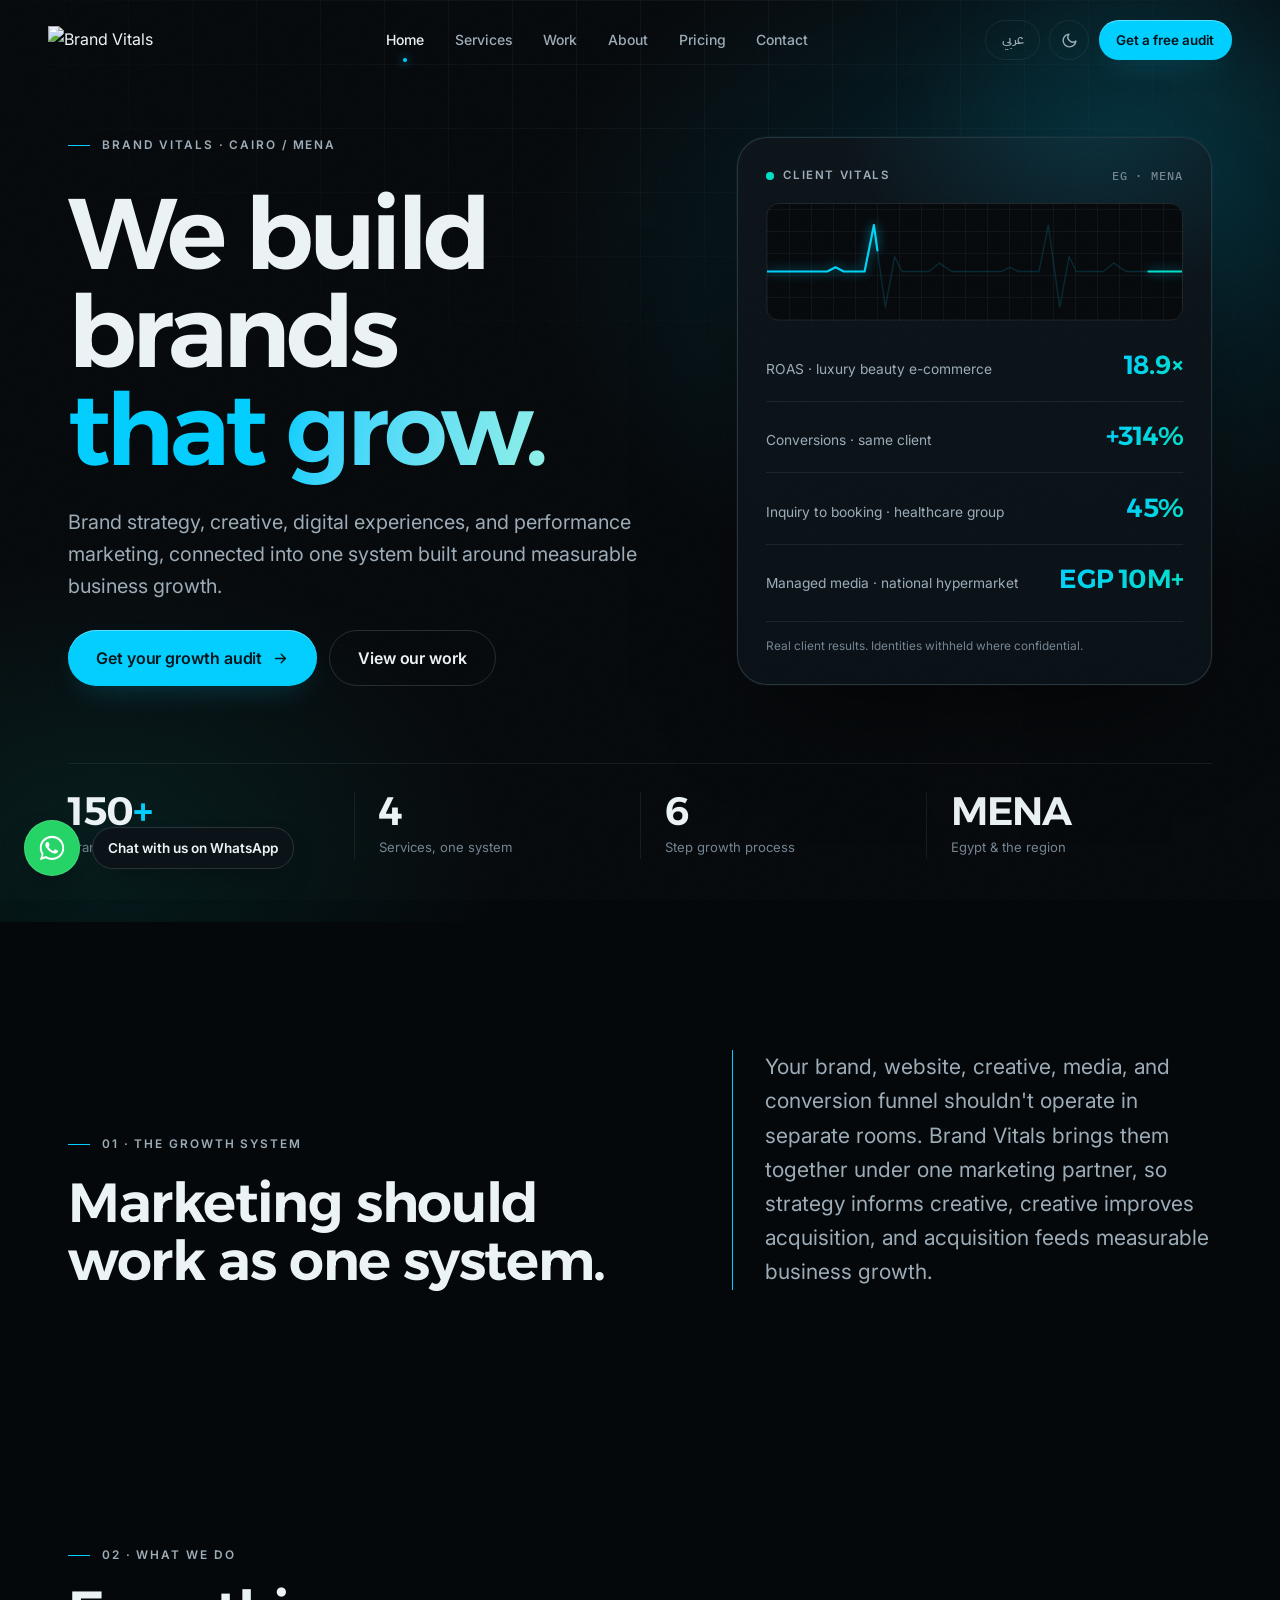
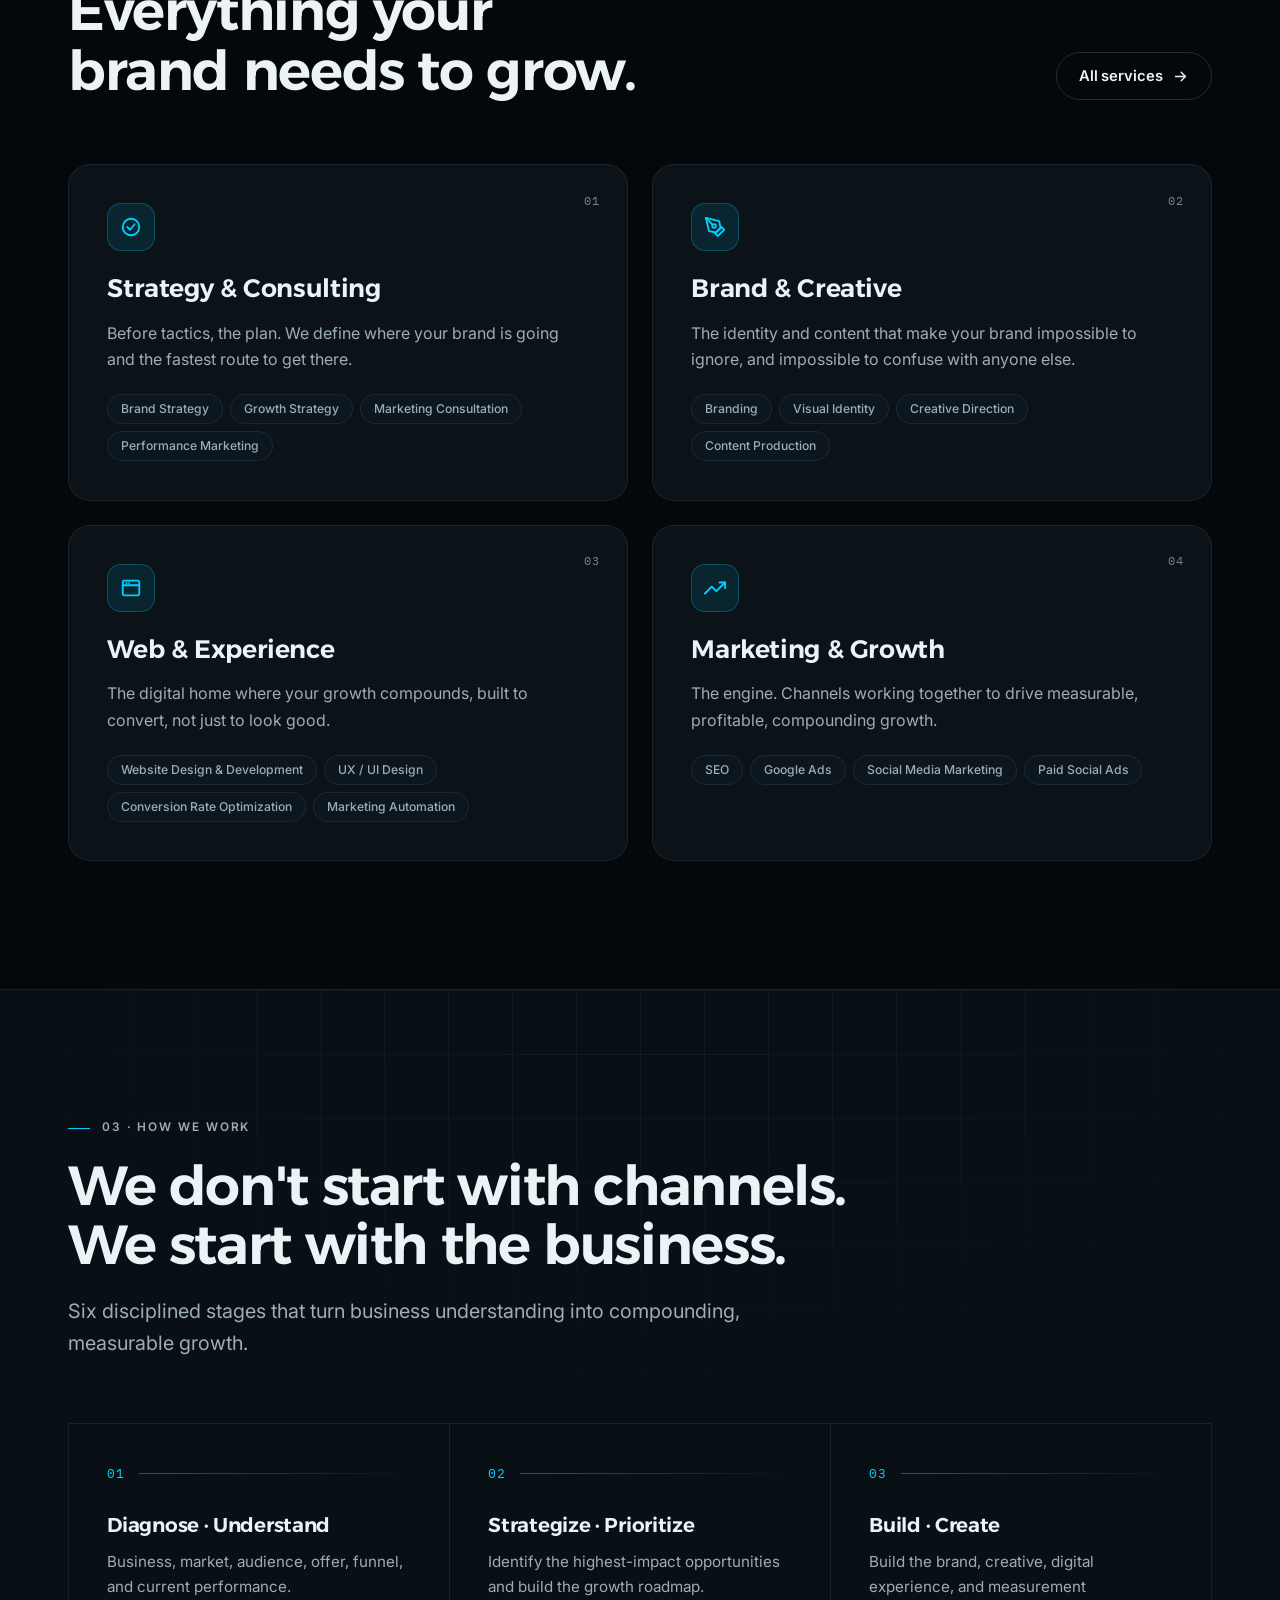
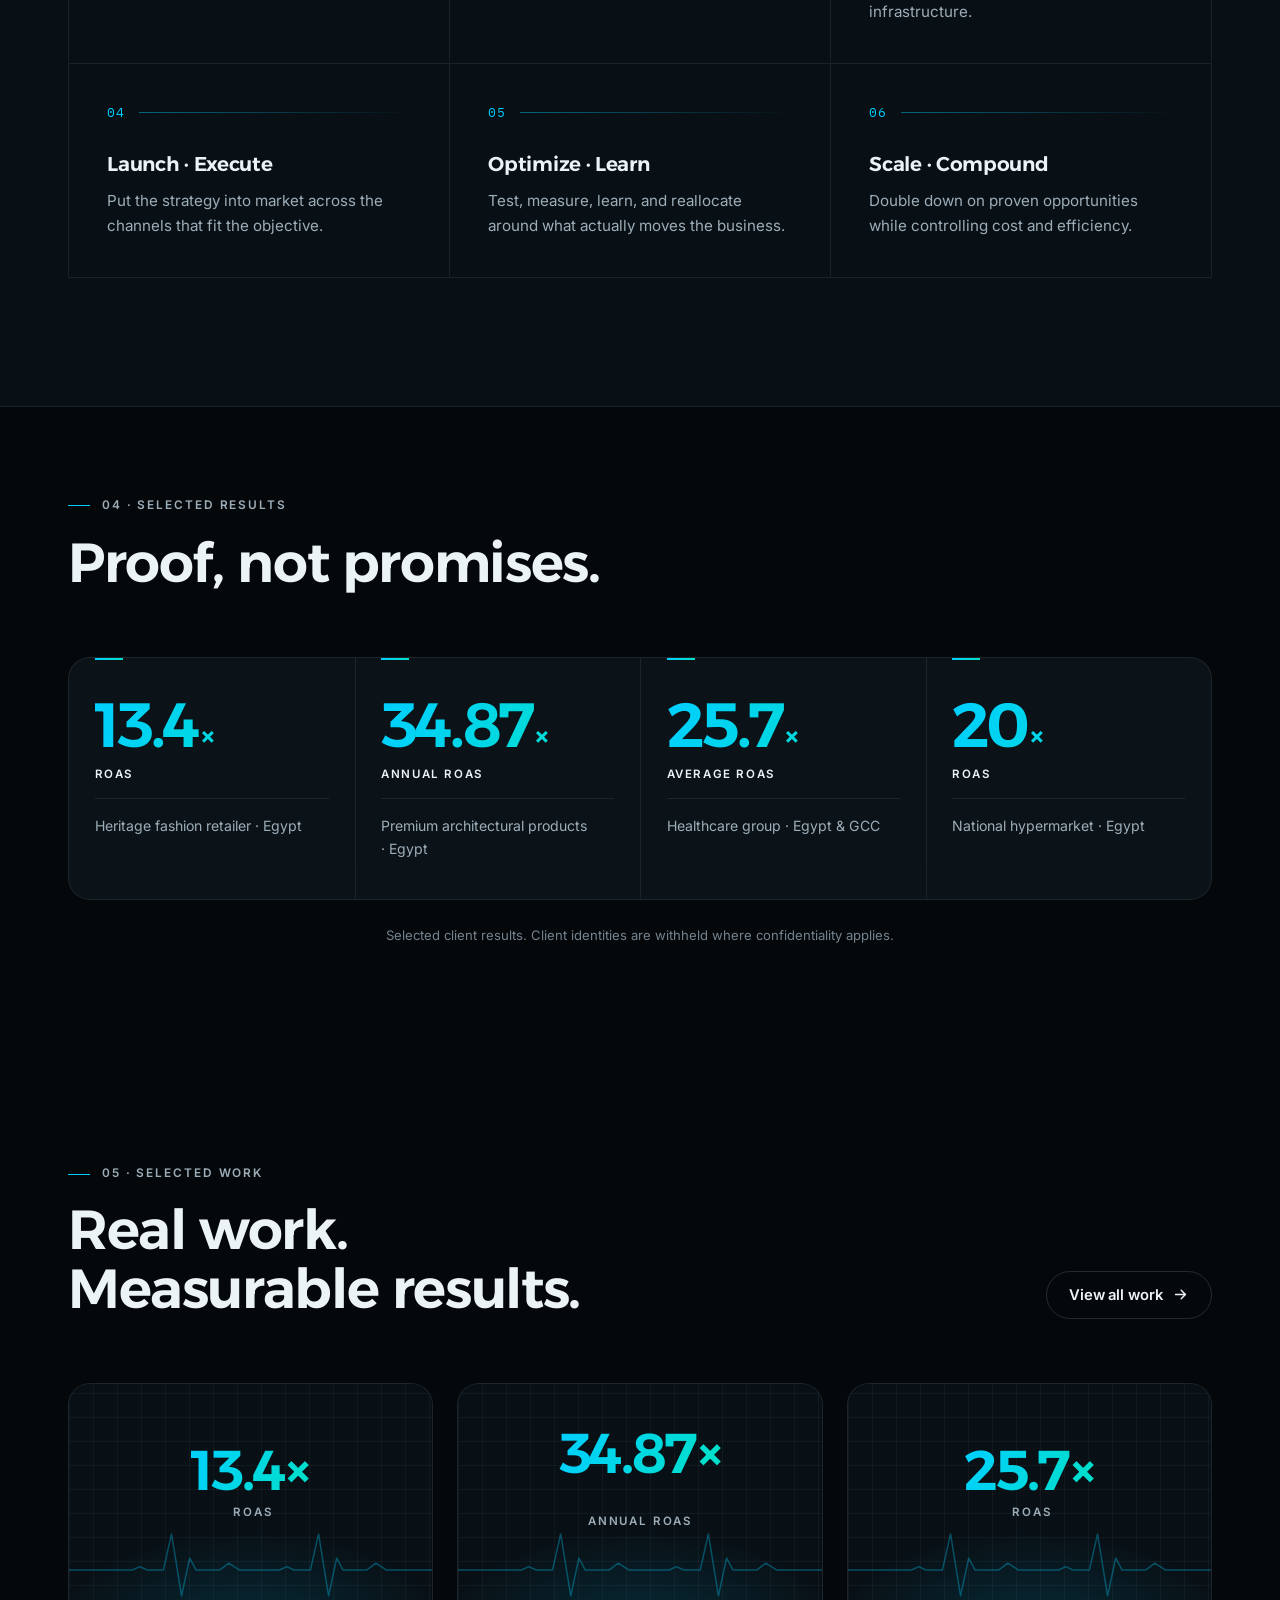
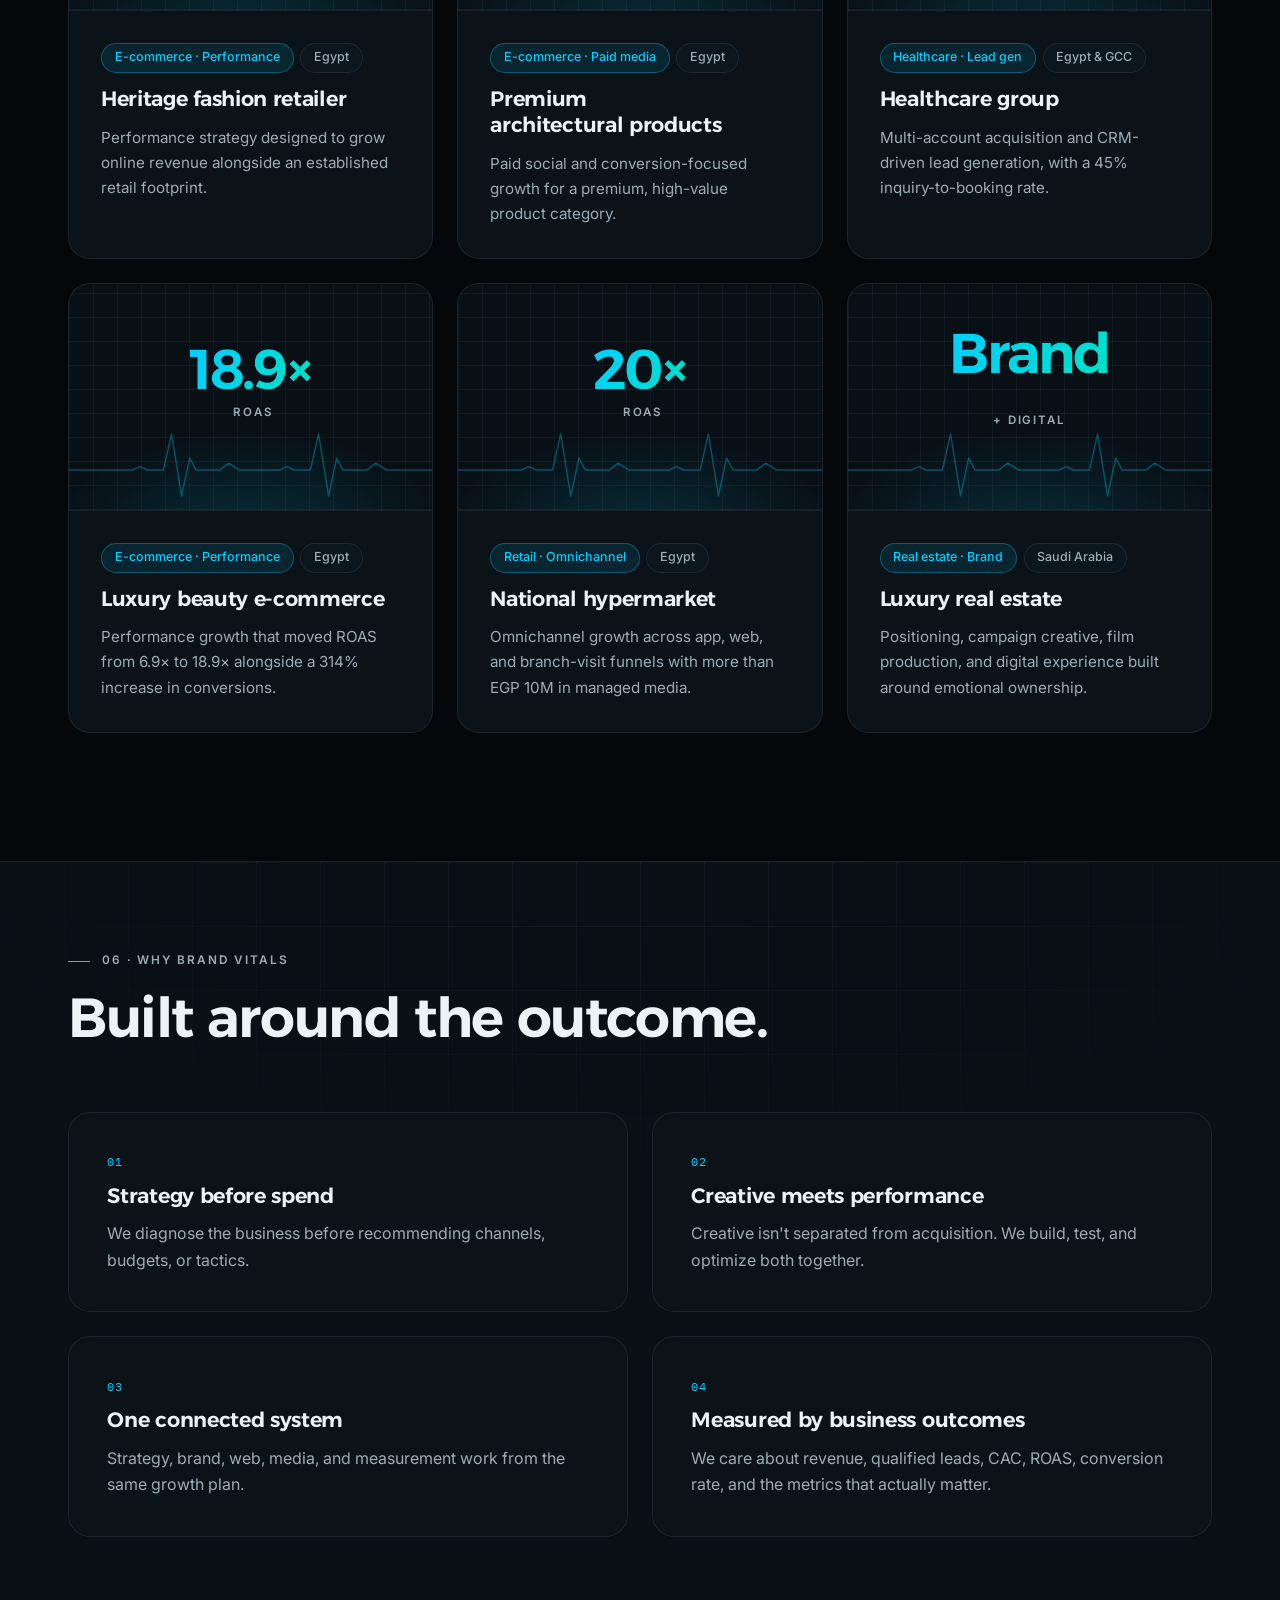
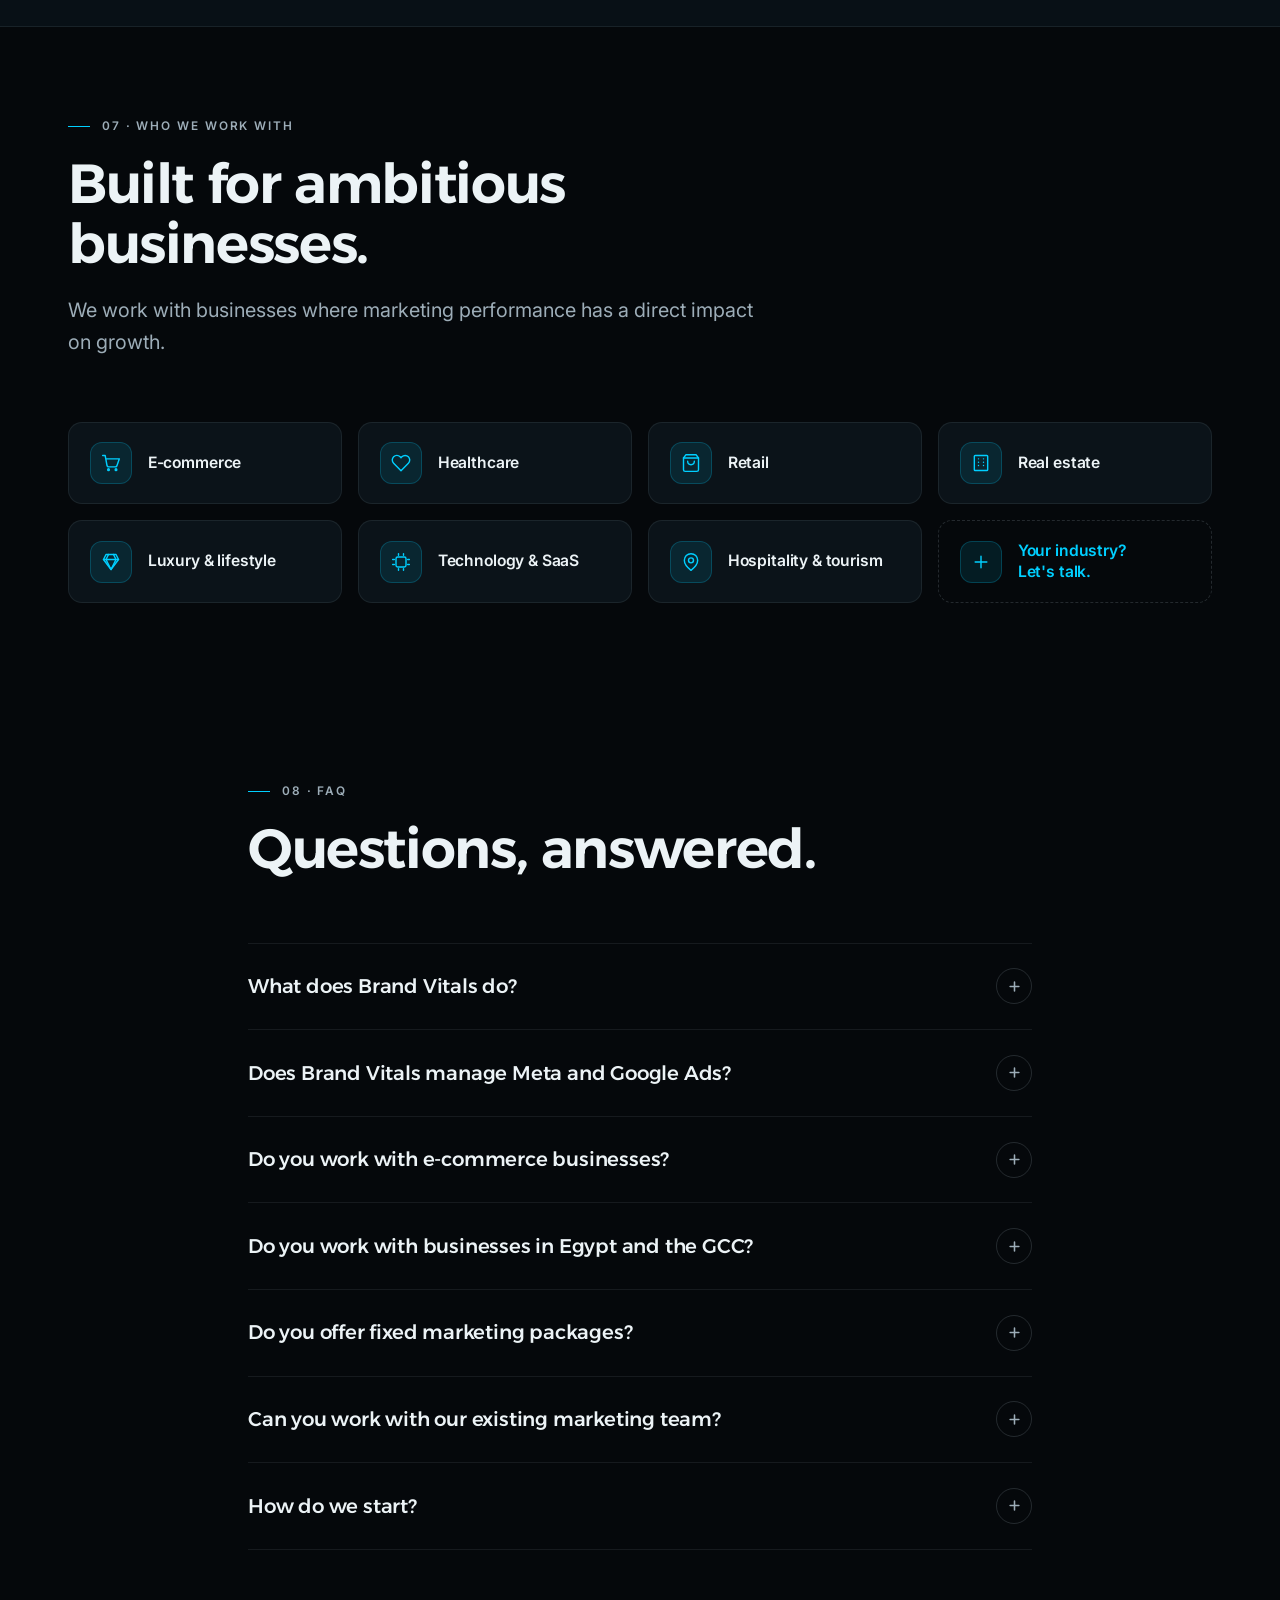
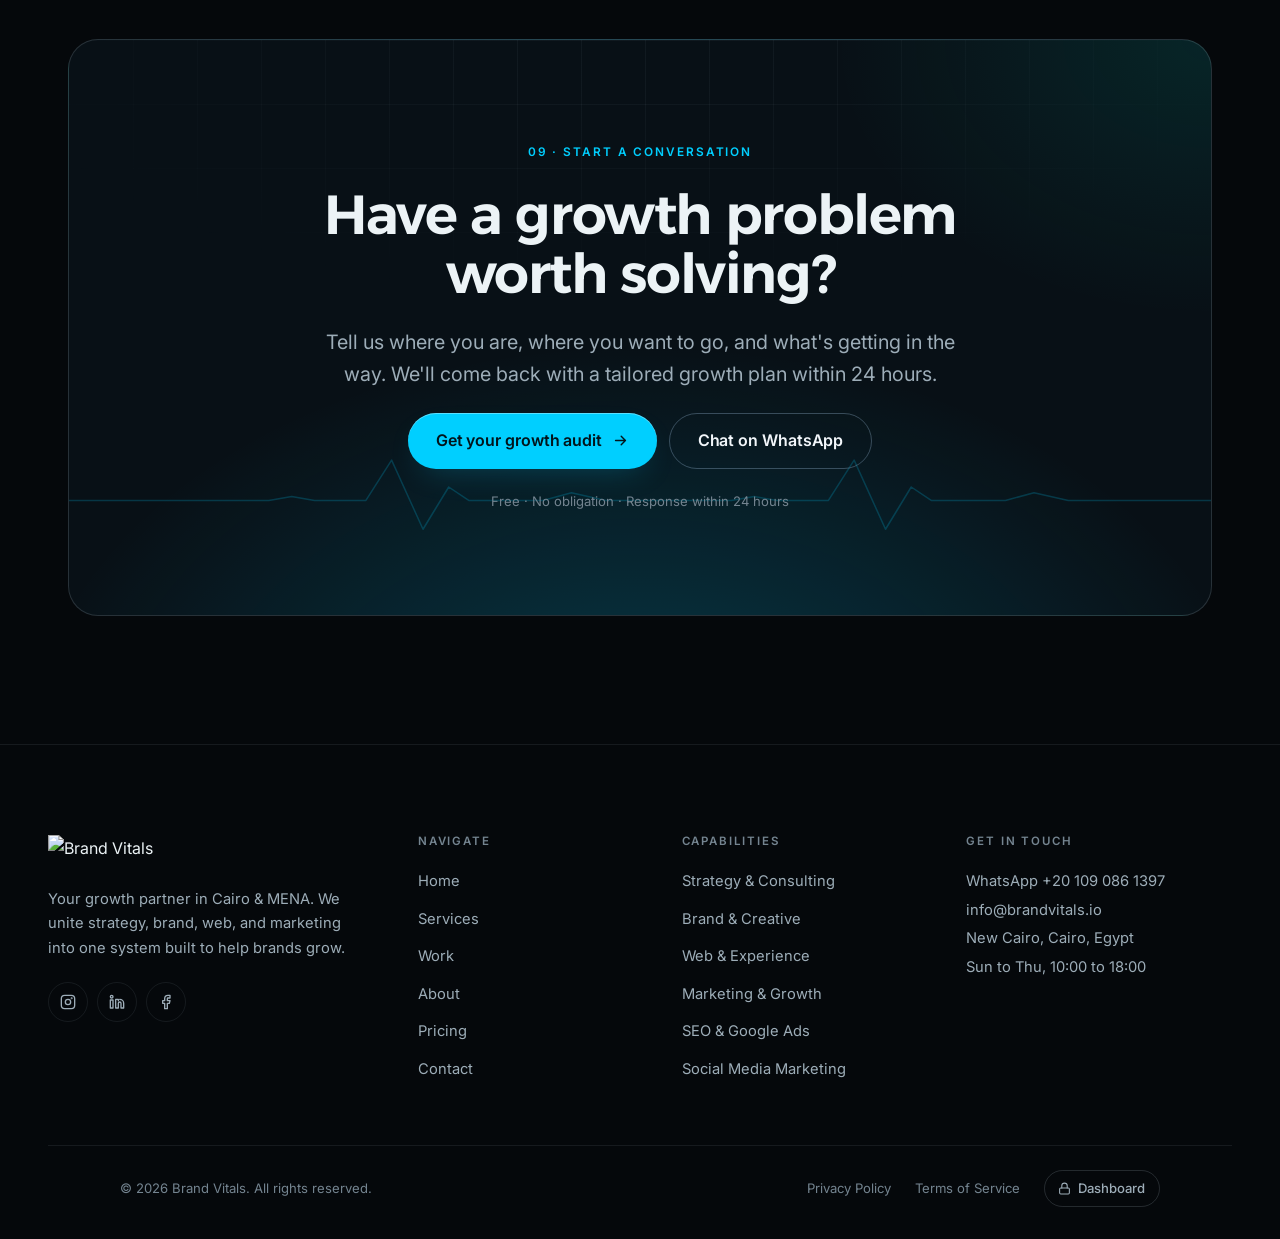
==== commit 68a70c80: "Add floating WhatsApp button; remove the events section - Floating WhatsApp button on every page, fi" ====
--- a/index.html
+++ b/index.html
@@ -49,7 +49,7 @@
         "description": "Full-service marketing agency in Cairo, Egypt. Brand strategy, creative, web and digital experience, and performance marketing, connected into one system built around measurable business growth across Egypt and MENA.",
         "foundingLocation": "Cairo, Egypt",
         "areaServed": ["Egypt", "MENA"],
-        "knowsAbout": ["Performance Marketing", "Event Management", "Brand Activations", "E-commerce Growth", "SEO", "Social Media Marketing", "Lead Generation", "Marketing Analytics", "Digital Transformation"],
+        "knowsAbout": ["Performance Marketing", "E-commerce Growth", "SEO", "Social Media Marketing", "Lead Generation", "Marketing Analytics", "Digital Transformation"],
         "address": {
           "@type": "PostalAddress", "addressLocality": "New Cairo", "addressRegion": "Cairo", "addressCountry": "EG"
         },
@@ -116,7 +116,6 @@
     <p class="loader__tag"><span data-en="Checking your brand's vitals" data-ar="بنفحص مؤشرات علامتك">Checking your brand's vitals</span></p>
     <div class="loader__hud loader__hud--tl"><span class="loader__live"><i></i>Vital signs monitor</span></div>
     <div class="loader__hud loader__hud--tr">Brand Vitals · Cairo</div>
-    <div class="loader__hud loader__hud--bl"><span class="loader__num loader__bpm"><b>72</b>BPM</span></div>
     <div class="loader__hud loader__hud--br"><span class="loader__num loader__pct"><b>0</b>%</span></div>
     <div class="loader__flat"></div>
   </div>
@@ -489,129 +488,11 @@
       </div>
     </section>
 
-    <!-- ============ EVENTS & ACTIVATIONS ============ -->
-    <section class="section events grid-field" id="events">
-      <div class="container">
-        <div class="events__grid">
-          <div class="events__copy" data-reveal>
-            <p class="eyebrow" data-en="08 · Events &amp; activations" data-ar="08 · الفعاليات والتفعيلات">08 · Events &amp; activations</p>
-            <h2 data-en="Moments people talk about. Results you can measure." data-ar="لحظاتٌ يتحدث عنها الناس، ونتائج تُقاس.">Moments people talk about. Results you can measure.</h2>
-            <p class="lead" data-en="From launch nights to mall activations, we design and run brand experiences that pull people in. Then we connect every one of them to your marketing, so the buzz turns into followers, leads, and sales." data-ar="من ليالي الإطلاق إلى التفعيلات في المولات، نصمّم وننفّذ تجارب للعلامة تجذب الناس إليها. ثم نربط كل تجربة بتسويقك، لتتحوّل الضجة إلى متابعين وعملاء ومبيعات.">From launch nights to mall activations, we design and run brand experiences that pull people in. Then we connect every one of them to your marketing, so the buzz turns into followers, leads, and sales.</p>
-            <div class="events__types">
-              <div class="ev-type"><span class="ev-type__ico"><svg viewBox="0 0 24 24" aria-hidden="true"><path d="M12 3l1.9 5.1L19 10l-5.1 1.9L12 17l-1.9-5.1L5 10l5.1-1.9z"/><path d="M19 15l.8 2.2L22 18l-2.2.8L19 21l-.8-2.2L16 18l2.2-.8z"/></svg></span><h3 data-en="Brand activations" data-ar="تفعيلات العلامة">Brand activations</h3></div>
-              <div class="ev-type"><span class="ev-type__ico"><svg viewBox="0 0 24 24" aria-hidden="true"><path d="M14 4c3 0 6 3 6 6l-6 6-6-6 6-6z"/><circle cx="15" cy="9" r="1.5"/><path d="M8 10l-3 1-2 3 4-.5M14 16l-1 3-3 2 .5-4M5 19c1-3 3-5 3-5"/></svg></span><h3 data-en="Product launches" data-ar="إطلاق المنتجات">Product launches</h3></div>
-              <div class="ev-type"><span class="ev-type__ico"><svg viewBox="0 0 24 24" aria-hidden="true"><rect x="9" y="2" width="6" height="12" rx="3"/><path d="M5 11a7 7 0 0 0 14 0M12 18v4M8 22h8"/></svg></span><h3 data-en="Corporate events &amp; conferences" data-ar="فعاليات الشركات والمؤتمرات">Corporate events &amp; conferences</h3></div>
-              <div class="ev-type"><span class="ev-type__ico"><svg viewBox="0 0 24 24" aria-hidden="true"><path d="M3 9l2-5h14l2 5"/><path d="M3 9h18v1a3 3 0 0 1-6 0 3 3 0 0 1-6 0 3 3 0 0 1-6 0z"/><path d="M5 13v8h14v-8"/></svg></span><h3 data-en="Exhibitions &amp; booths" data-ar="المعارض والأجنحة">Exhibitions &amp; booths</h3></div>
-              <div class="ev-type"><span class="ev-type__ico"><svg viewBox="0 0 24 24" aria-hidden="true"><path d="M6 7h12l1 14H5z"/><path d="M9 7a3 3 0 0 1 6 0"/></svg></span><h3 data-en="Pop-ups &amp; retail activations" data-ar="المتاجر المؤقتة وتفعيلات البيع">Pop-ups &amp; retail activations</h3></div>
-              <div class="ev-type"><span class="ev-type__ico"><svg viewBox="0 0 24 24" aria-hidden="true"><path d="M3 8h4l2-3h6l2 3h4v12H3z"/><circle cx="12" cy="13.5" r="3.5"/></svg></span><h3 data-en="Influencer &amp; media days" data-ar="أيام المؤثرين والإعلام">Influencer &amp; media days</h3></div>
-            </div>
-            <div class="events__flow">
-              <span><b>01</b><span data-en="Concept" data-ar="الفكرة">Concept</span></span>
-              <span><b>02</b><span data-en="Production" data-ar="الإنتاج">Production</span></span>
-              <span><b>03</b><span data-en="Live day" data-ar="يوم الحدث">Live day</span></span>
-              <span><b>04</b><span data-en="Content &amp; results" data-ar="المحتوى والنتائج">Content &amp; results</span></span>
-            </div>
-            <a class="events__wa" href="https://wa.me/201090861397" target="_blank" rel="noopener">
-              <svg viewBox="0 0 24 24" aria-hidden="true"><path d="M21 11.5a8.4 8.4 0 0 1-12.8 7.2L3 20l1.4-4.9A8.4 8.4 0 1 1 21 11.5z"/></svg>
-              <span data-en="Prefer to talk it through? Message us on WhatsApp" data-ar="تفضّل الحديث مباشرة؟ راسلنا على واتساب">Prefer to talk it through? Message us on WhatsApp</span>
-            </a>
-          </div>
-
-          <div class="card events__card" data-reveal style="--rd:.1s">
-            <h3 data-en="Plan your event with us" data-ar="خطّط لفعاليتك معنا">Plan your event with us</h3>
-            <p class="events__sub" data-en="Share the basics. Our events team calls you back within one business day to shape the idea with you." data-ar="شاركنا الأساسيات، وسيتصل بك فريق الفعاليات خلال يوم عمل واحد لنبلور الفكرة معًا.">Share the basics. Our events team calls you back within one business day to shape the idea with you.</p>
-            <form data-validate data-success="#eventsSuccess" data-form="events" novalidate>
-              <div class="hp" aria-hidden="true"><label>Website<input type="text" name="website" tabindex="-1" autocomplete="off"></label></div>
-              <div class="form-grid">
-                <div class="field">
-                  <label for="ev-name" data-en="Full name *" data-ar="الاسم الكامل *">Full name *</label>
-                  <input id="ev-name" name="name" type="text" required autocomplete="name" data-en-ph="Your name" data-ar-ph="اسمك" placeholder="Your name">
-                  <span class="err" data-en="Please enter your name." data-ar="يرجى إدخال اسمك.">Please enter your name.</span>
-                </div>
-                <div class="field">
-                  <label for="ev-phone" data-en="Phone / WhatsApp *" data-ar="الهاتف / واتساب *">Phone / WhatsApp *</label>
-                  <input id="ev-phone" name="phone" type="tel" required autocomplete="tel" dir="ltr" placeholder="+20 …">
-                  <span class="err" data-en="Please enter your number." data-ar="يرجى إدخال رقمك.">Please enter your number.</span>
-                </div>
-                <div class="field">
-                  <label for="ev-company" data-en="Company" data-ar="الشركة">Company</label>
-                  <input id="ev-company" name="company" type="text" autocomplete="organization" data-en-ph="Company or brand" data-ar-ph="الشركة أو العلامة" placeholder="Company or brand">
-                </div>
-                <div class="field">
-                  <label for="ev-email" data-en="Email" data-ar="البريد الإلكتروني">Email</label>
-                  <input id="ev-email" name="email" type="email" autocomplete="email" placeholder="you@company.com">
-                </div>
-                <div class="field">
-                  <label for="ev-type" data-en="Event type *" data-ar="نوع الفعالية *">Event type *</label>
-                  <select id="ev-type" name="interest" required>
-                    <option value="" data-en="Choose a type" data-ar="اختر النوع">Choose a type</option>
-                    <option value="activation" data-en="Brand activation" data-ar="تفعيل للعلامة">Brand activation</option>
-                    <option value="launch" data-en="Product launch" data-ar="إطلاق منتج">Product launch</option>
-                    <option value="corporate" data-en="Corporate event or conference" data-ar="فعالية شركة أو مؤتمر">Corporate event or conference</option>
-                    <option value="exhibition" data-en="Exhibition booth" data-ar="جناح في معرض">Exhibition booth</option>
-                    <option value="popup" data-en="Pop-up or retail activation" data-ar="متجر مؤقت أو تفعيل بيع">Pop-up or retail activation</option>
-                    <option value="influencer" data-en="Influencer or media day" data-ar="يوم مؤثرين أو إعلام">Influencer or media day</option>
-                    <option value="unsure" data-en="Not sure yet" data-ar="لست متأكدًا بعد">Not sure yet</option>
-                  </select>
-                  <span class="err" data-en="Please choose a type." data-ar="يرجى اختيار النوع.">Please choose a type.</span>
-                </div>
-                <div class="field">
-                  <label for="ev-guests" data-en="Expected guests" data-ar="عدد الحضور المتوقع">Expected guests</label>
-                  <select id="ev-guests" name="guests">
-                    <option value="" data-en="Select a range" data-ar="اختر النطاق">Select a range</option>
-                    <option value="under-100" data-en="Under 100" data-ar="أقل من 100">Under 100</option>
-                    <option value="100-300" data-en="100 to 300" data-ar="100 إلى 300">100 to 300</option>
-                    <option value="300-1000" data-en="300 to 1,000" data-ar="300 إلى 1,000">300 to 1,000</option>
-                    <option value="1000-plus" data-en="1,000+" data-ar="أكثر من 1,000">1,000+</option>
-                  </select>
-                </div>
-                <div class="field">
-                  <label for="ev-date" data-en="Expected date" data-ar="الموعد المتوقع">Expected date</label>
-                  <input id="ev-date" name="event_date" type="text" data-en-ph="e.g. mid-March" data-ar-ph="مثلًا: منتصف مارس" placeholder="e.g. mid-March">
-                </div>
-                <div class="field">
-                  <label for="ev-city" data-en="City" data-ar="المدينة">City</label>
-                  <input id="ev-city" name="city" type="text" data-en-ph="e.g. Cairo" data-ar-ph="مثلًا: القاهرة" placeholder="e.g. Cairo">
-                </div>
-                <div class="field field--full">
-                  <label for="ev-budget" data-en="Budget (optional)" data-ar="الميزانية (اختياري)">Budget (optional)</label>
-                  <select id="ev-budget" name="budget">
-                    <option value="" data-en="Select budget range" data-ar="اختر نطاق الميزانية">Select budget range</option>
-                    <option value="under-100k" data-en="Under 100,000 EGP" data-ar="أقل من 100,000 جنيه">Under 100,000 EGP</option>
-                    <option value="100k-300k" data-en="100,000 to 300,000 EGP" data-ar="100,000 إلى 300,000 جنيه">100,000 to 300,000 EGP</option>
-                    <option value="300k-750k" data-en="300,000 to 750,000 EGP" data-ar="300,000 إلى 750,000 جنيه">300,000 to 750,000 EGP</option>
-                    <option value="750k-plus" data-en="750,000+ EGP" data-ar="أكثر من 750,000 جنيه">750,000+ EGP</option>
-                    <option value="unsure" data-en="Not sure yet" data-ar="لست متأكدًا بعد">Not sure yet</option>
-                  </select>
-                </div>
-                <div class="field field--full">
-                  <label for="ev-msg" data-en="The idea, in a few lines" data-ar="الفكرة في سطور">The idea, in a few lines</label>
-                  <textarea id="ev-msg" name="message" rows="3" data-en-ph="What's the occasion, and what should guests walk away feeling?" data-ar-ph="ما المناسبة، وما الذي تريد أن يشعر به الحضور بعدها؟" placeholder="What's the occasion, and what should guests walk away feeling?"></textarea>
-                </div>
-                <div class="field--full">
-                  <button class="btn btn--primary btn--lg" type="submit" style="width:100%">
-                    <span class="spinner" aria-hidden="true"></span>
-                    <span class="btn__label" data-en="Let's plan it together" data-ar="لنخطّط لها معًا">Let's plan it together</span>
-                  </button>
-                  <p class="mono events__note" data-en="We call you within one business day · No obligation" data-ar="نتصل بك خلال يوم عمل واحد · دون التزام">We call you within one business day · No obligation</p>
-                </div>
-              </div>
-            </form>
-            <div class="form-success" id="eventsSuccess" role="status">
-              <span class="ok"><svg viewBox="0 0 24 24" fill="none" stroke="currentColor" stroke-width="2.5" stroke-linecap="round" stroke-linejoin="round"><path d="M20 6 9 17l-5-5"/></svg></span>
-              <h3 data-en="Your event is on our radar." data-ar="فعاليتك على رادارنا.">Your event is on our radar.</h3>
-              <p style="color:var(--text-2); max-width:40ch" data-en="Our events team will call you within one business day to talk through the idea, the date, and what success looks like." data-ar="سيتصل بك فريق الفعاليات خلال يوم عمل واحد لنتحدث عن الفكرة والموعد وشكل النجاح الذي تريده.">Our events team will call you within one business day to talk through the idea, the date, and what success looks like.</p>
-            </div>
-          </div>
-        </div>
-      </div>
-    </section>
-
     <!-- ============ FAQ ============ -->
     <section class="section section--tight">
       <div class="container" style="max-width:880px">
         <div class="section-head" data-reveal>
-          <p class="eyebrow" data-en="09 · FAQ" data-ar="09 · الأسئلة الشائعة">09 · FAQ</p>
+          <p class="eyebrow" data-en="08 · FAQ" data-ar="08 · الأسئلة الشائعة">08 · FAQ</p>
           <h2 data-en="Questions, answered." data-ar="أسئلة، بإجابات.">Questions, answered.</h2>
         </div>
         <div class="acc" data-reveal>
@@ -651,7 +532,7 @@
     <section class="section cta-band section--flush-top">
       <div class="container">
         <div class="cta-band__card grid-field" data-reveal>
-          <p class="eyebrow eyebrow--bare" style="color:var(--accent)" data-en="10 · Start a conversation" data-ar="10 · ابدأ محادثة">10 · Start a conversation</p>
+          <p class="eyebrow eyebrow--bare" style="color:var(--accent)" data-en="09 · Start a conversation" data-ar="09 · ابدأ محادثة">09 · Start a conversation</p>
           <h2 data-en="Have a growth problem worth solving?" data-ar="عندك تحدّي نموٍّ يستحقّ الحل؟">Have a growth problem worth solving?</h2>
           <p class="lead" data-en="Tell us where you are, where you want to go, and what's getting in the way. We'll come back with a tailored growth plan within 24 hours." data-ar="أخبرنا أين أنت الآن، وإلى أين تريد الوصول، وما الذي يعيقك. سنعود إليك بخطة نموّ مخصّصة خلال 24 ساعة.">Tell us where you are, where you want to go, and what's getting in the way. We'll come back with a tailored growth plan within 24 hours.</p>
           <div class="btn-row" style="justify-content:center">
@@ -697,7 +578,6 @@
             <li><a href="solutions.html" data-en="Marketing &amp; Growth" data-ar="التسويق والنموّ">Marketing &amp; Growth</a></li>
             <li><a href="solutions.html" data-en="SEO &amp; Google Ads" data-ar="السيو وإعلانات جوجل">SEO &amp; Google Ads</a></li>
             <li><a href="solutions.html" data-en="Social Media Marketing" data-ar="تسويق وسائل التواصل">Social Media Marketing</a></li>
-            <li><a href="index.html#events" data-en="Events &amp; Activations" data-ar="الفعاليات والتفعيلات">Events &amp; Activations</a></li>
           </ul>
         </div>
         <div class="footer__col">
--- a/assets/css/main.css
+++ b/assets/css/main.css
@@ -482,7 +482,8 @@
   color: var(--text-2); opacity: 0; animation: loaderFade 0.6s var(--ease-out) 0.45s forwards; transition: opacity 0.25s;
 }
 [dir="rtl"] .loader__tag { font-family: var(--font-ar); letter-spacing: 0; text-transform: none; font-size: 0.95rem; }
-.loader__tag::after { content: "..."; display: inline-block; width: 0; overflow: hidden; vertical-align: bottom; animation: loaderDots 1.2s steps(4) infinite; }
+.loader__tag::after { content: "..."; display: inline-block; width: 1.4em; text-align: start; clip-path: inset(0 100% 0 0); animation: loaderDots 1.2s steps(4) infinite; }
+[dir="rtl"] .loader__tag::after { clip-path: inset(0 0 0 100%); animation-name: loaderDotsRtl; }
 
 .loader__hud {
   position: absolute; z-index: 3; padding: clamp(1.1rem, 3vw, 2.2rem); direction: ltr;
@@ -515,7 +516,8 @@
 @keyframes loaderIn { to { opacity: 1; transform: none; filter: none; } }
 @keyframes loaderFade { to { opacity: 1; } }
 @keyframes loaderOut { from { opacity: 1; } to { opacity: 0; } }
-@keyframes loaderDots { to { width: 1.4em; } }
+@keyframes loaderDots { to { clip-path: inset(0 0 0 0); } }
+@keyframes loaderDotsRtl { to { clip-path: inset(0 0 0 0); } }
 @keyframes loaderBlink { 50% { opacity: 0.3; } }
 @media (max-width: 700px) {
   .loader__ecg--wide { display: none; }
@@ -768,40 +770,6 @@
 .industry-card h3 { font-family: var(--font-body); font-weight: 600; font-size: 0.98rem; letter-spacing: -0.01em; line-height: 1.3; }
 .industry-card--cta { background: transparent; border-style: dashed; border-color: var(--line-strong); }
 .industry-card--cta h3 { color: var(--accent); }
-
-/* Events & activations: copy + event types on one side, the planning form on the other.
-   Two soft stage lights from the top set the "live event" mood without new colors. */
-.events { overflow: hidden; }
-.events::before {
-  content: ""; position: absolute; inset: 0 0 auto; height: 75%; pointer-events: none;
-  background:
-    radial-gradient(38% 70% at 18% 0%, color-mix(in srgb, var(--accent) 9%, transparent), transparent 72%),
-    radial-gradient(32% 60% at 82% 0%, color-mix(in srgb, var(--accent-2) 7%, transparent), transparent 72%);
-}
-.events__grid { position: relative; display: grid; grid-template-columns: minmax(0, 1.05fr) minmax(0, 0.95fr); gap: clamp(2rem, 5vw, 4.5rem); align-items: start; }
-.events__copy { display: grid; gap: 1.1rem; align-content: start; }
-.events__types { display: grid; grid-template-columns: repeat(2, minmax(0, 1fr)); gap: 0.7rem; margin-top: 0.9rem; }
-.ev-type {
-  display: flex; align-items: center; gap: 0.85rem; padding: 0.9rem 1rem;
-  border: 1px solid var(--line); border-radius: var(--r-md); background: var(--surface);
-  transition: border-color 0.35s, transform 0.45s var(--ease-out);
-}
-.ev-type:hover { border-color: color-mix(in srgb, var(--accent) 40%, transparent); transform: translateY(-2px); }
-.ev-type__ico { flex: none; width: 38px; height: 38px; border-radius: 11px; display: grid; place-items: center; color: var(--accent); background: var(--accent-soft); border: 1px solid color-mix(in srgb, var(--accent) 22%, transparent); }
-.ev-type__ico svg { width: 18px; height: 18px; fill: none; stroke: currentColor; stroke-width: 1.7; stroke-linecap: round; stroke-linejoin: round; }
-.ev-type h3 { font-family: var(--font-body); font-weight: 600; font-size: 0.95rem; letter-spacing: -0.01em; line-height: 1.3; }
-[dir="rtl"] .ev-type h3 { font-family: var(--font-ar); letter-spacing: 0; }
-.events__flow { display: flex; flex-wrap: wrap; gap: 0.6rem 1.6rem; margin-top: 0.6rem; padding-top: 1.2rem; border-top: 1px solid var(--line); font-family: var(--font-mono); font-size: 0.74rem; letter-spacing: 0.12em; text-transform: uppercase; color: var(--text-2); }
-[dir="rtl"] .events__flow { font-family: var(--font-ar); font-size: 0.88rem; letter-spacing: 0; text-transform: none; }
-.events__flow b { color: var(--accent); font-weight: 500; font-family: var(--font-mono); margin-inline-end: 0.5rem; }
-.events__wa { display: inline-flex; align-items: center; gap: 0.6rem; justify-self: start; margin-top: 0.4rem; color: var(--text); font-weight: 500; text-decoration: underline; text-decoration-color: color-mix(in srgb, var(--accent) 50%, transparent); text-underline-offset: 5px; transition: color 0.25s, text-decoration-color 0.25s; }
-.events__wa:hover { color: var(--accent); text-decoration-color: var(--accent); }
-.events__wa svg { width: 18px; height: 18px; fill: none; stroke: var(--accent); stroke-width: 1.8; stroke-linejoin: round; flex: none; }
-.events__card { position: relative; display: grid; gap: 0.6rem; padding: clamp(1.6rem, 3.5vw, 2.6rem); overflow: hidden; }
-.events__card::before { content: ""; position: absolute; inset: 0 0 auto; height: 2px; background: var(--grad); }
-.events__card > h3 { font-size: var(--fs-h3); }
-.events__sub { color: var(--text-2); margin-bottom: 0.9rem; }
-.events__note { margin-top: 1rem; text-align: center; color: var(--text-3); }
 
 /* Perks (careers), offices, product icons */
 .perk { display: grid; gap: 0.6rem; align-content: start; padding: clamp(1.5rem, 2.5vw, 2rem); border: 1px solid var(--line); border-radius: var(--r-lg); background: var(--surface); }
@@ -956,6 +924,53 @@
 .modal__close:hover { color: var(--text); border-color: var(--line-strong); transform: rotate(90deg); }
 .modal__close svg { width: 16px; height: 16px; }
 body.modal-open { overflow: hidden; }
+
+/* Floating WhatsApp button: fixed in the reading-start corner (left in English,
+   right in Arabic), opposite the back-to-top button. The label slides out on
+   hover/focus and once shortly after the page loads. */
+.wa-fab {
+  position: fixed; bottom: 1.5rem; inset-inline-start: 1.5rem; z-index: 90;
+  width: 56px; height: 56px; border-radius: 50%; display: grid; place-items: center;
+  background: #25D366; color: #fff;
+  box-shadow: 0 16px 34px -14px rgba(0, 0, 0, 0.6), inset 0 0 0 1px rgba(255, 255, 255, 0.14);
+  opacity: 0; transform: translateY(14px) scale(0.85); pointer-events: none;
+  transition: opacity 0.45s var(--ease-out), transform 0.45s var(--ease-out), background-color 0.25s;
+}
+.wa-fab.is-in { opacity: 1; transform: none; pointer-events: auto; }
+.wa-fab.is-in:hover { transform: translateY(-3px); background: #1FBF5B; }
+.wa-fab svg { width: 30px; height: 30px; fill: currentColor; }
+.wa-fab__label {
+  position: absolute; top: 50%; inset-inline-start: calc(100% + 0.75rem);
+  padding: 0.55rem 0.95rem; border-radius: var(--r-pill); white-space: nowrap;
+  background: var(--surface); color: var(--text); border: 1px solid var(--line-strong);
+  font-size: 0.85rem; font-weight: 600; box-shadow: 0 14px 30px -14px rgba(0, 0, 0, 0.55);
+  opacity: 0; transform: translate(-8px, -50%); pointer-events: none;
+  transition: opacity 0.25s, transform 0.35s var(--ease-out);
+}
+[dir="rtl"] .wa-fab__label { transform: translate(8px, -50%); font-family: var(--font-ar); }
+.wa-fab:hover .wa-fab__label, .wa-fab:focus-visible .wa-fab__label, .wa-fab.is-intro .wa-fab__label { opacity: 1; transform: translate(0, -50%); }
+@media (max-width: 640px) { .wa-fab { bottom: 1.1rem; inset-inline-start: 1.1rem; width: 52px; height: 52px; } }
+
+/* Form submission notification: the modal shell, centred, with a pulse that turns into a check */
+.modal--notice { width: min(440px, 100%); display: grid; justify-items: center; gap: 0.85rem; text-align: center; }
+.notice__mark {
+  position: relative; width: 78px; height: 78px; margin-bottom: 0.3rem; border-radius: 50%; display: grid; place-items: center;
+  background: var(--accent-soft); border: 1px solid color-mix(in srgb, var(--accent) 30%, transparent);
+}
+.notice__mark::after { content: ""; position: absolute; inset: -1px; border-radius: 50%; border: 1px solid color-mix(in srgb, var(--accent) 45%, transparent); opacity: 0; }
+.modal-backdrop.is-open .notice__mark::after { animation: noticeRing 1.4s var(--ease-out) 0.55s both; }
+.notice__mark svg { width: 46px; height: 32px; overflow: visible; }
+.notice__mark path { fill: none; stroke: var(--accent); stroke-width: 2.4; stroke-linecap: round; stroke-linejoin: round; stroke-dasharray: 100; stroke-dashoffset: 100; }
+.modal-backdrop.is-open .notice__mark path { animation: noticeDraw 0.9s var(--ease-out) 0.15s forwards; }
+.modal--notice h3 { font-size: 1.55rem; }
+.notice__text { max-width: 36ch; color: var(--text-2); }
+.notice__actions { display: flex; flex-wrap: wrap; justify-content: center; gap: 0.6rem; width: 100%; margin-top: 0.7rem; }
+.notice__actions .btn { flex: 1 1 170px; justify-content: center; }
+.notice--error .notice__mark { background: color-mix(in srgb, var(--danger) 12%, transparent); border-color: color-mix(in srgb, var(--danger) 35%, transparent); }
+.notice--error .notice__mark::after { border-color: color-mix(in srgb, var(--danger) 45%, transparent); }
+.notice--error .notice__mark path { stroke: var(--danger); }
+@keyframes noticeDraw { to { stroke-dashoffset: 0; } }
+@keyframes noticeRing { from { transform: scale(1); opacity: 0.9; } to { transform: scale(1.5); opacity: 0; } }
 
 /* --------------------------------------------------------------------------
    14. MAP (contact)
@@ -1001,7 +1016,7 @@
 .legal a { transition: color 0.25s; }
 .legal a:hover { color: var(--text); }
 /* Keep the bottom row clear of the floating back-to-top button */
-.footer__bar { padding-inline-end: 4.5rem; }
+.footer__bar { padding-inline: 4.5rem; }
 .footer__dash {
   display: inline-flex; align-items: center; gap: 0.45rem;
   padding: 0.4rem 0.85rem; border-radius: var(--r-pill);
@@ -1032,13 +1047,12 @@
   .result-card:nth-child(3), .stat:nth-child(3) { border-inline-start: 0; }
   .result-card:nth-child(n+3), .stat:nth-child(n+3) { border-top: 1px solid var(--line); }
   .industry-grid { grid-template-columns: repeat(2, minmax(0, 1fr)); }
-  .events__grid { grid-template-columns: minmax(0, 1fr); }
   .split, .statement-split, .value-row .split { grid-template-columns: minmax(0, 1fr); }
   .statement-split { align-items: start; }
 }
 
 @media (max-width: 640px) {
-  .grid-2, .grid-3, .process__grid, .results-grid, .stat-grid, .industry-grid, .events__types { grid-template-columns: minmax(0, 1fr); }
+  .grid-2, .grid-3, .process__grid, .results-grid, .stat-grid, .industry-grid { grid-template-columns: minmax(0, 1fr); }
   .result-card, .stat { border-inline-start: 0; border-top: 1px solid var(--line); }
   .result-card:first-child, .stat:first-child { border-top: 0; }
   .form-grid { grid-template-columns: minmax(0, 1fr); }
@@ -1060,6 +1074,6 @@
 }
 
 @media print {
-  .nav, .drawer, .loader, .to-top, .progress, .noise::after, .modal-backdrop { display: none !important; }
+  .nav, .drawer, .loader, .to-top, .wa-fab, .progress, .noise::after, .modal-backdrop { display: none !important; }
   body { background: #fff; color: #000; }
 }
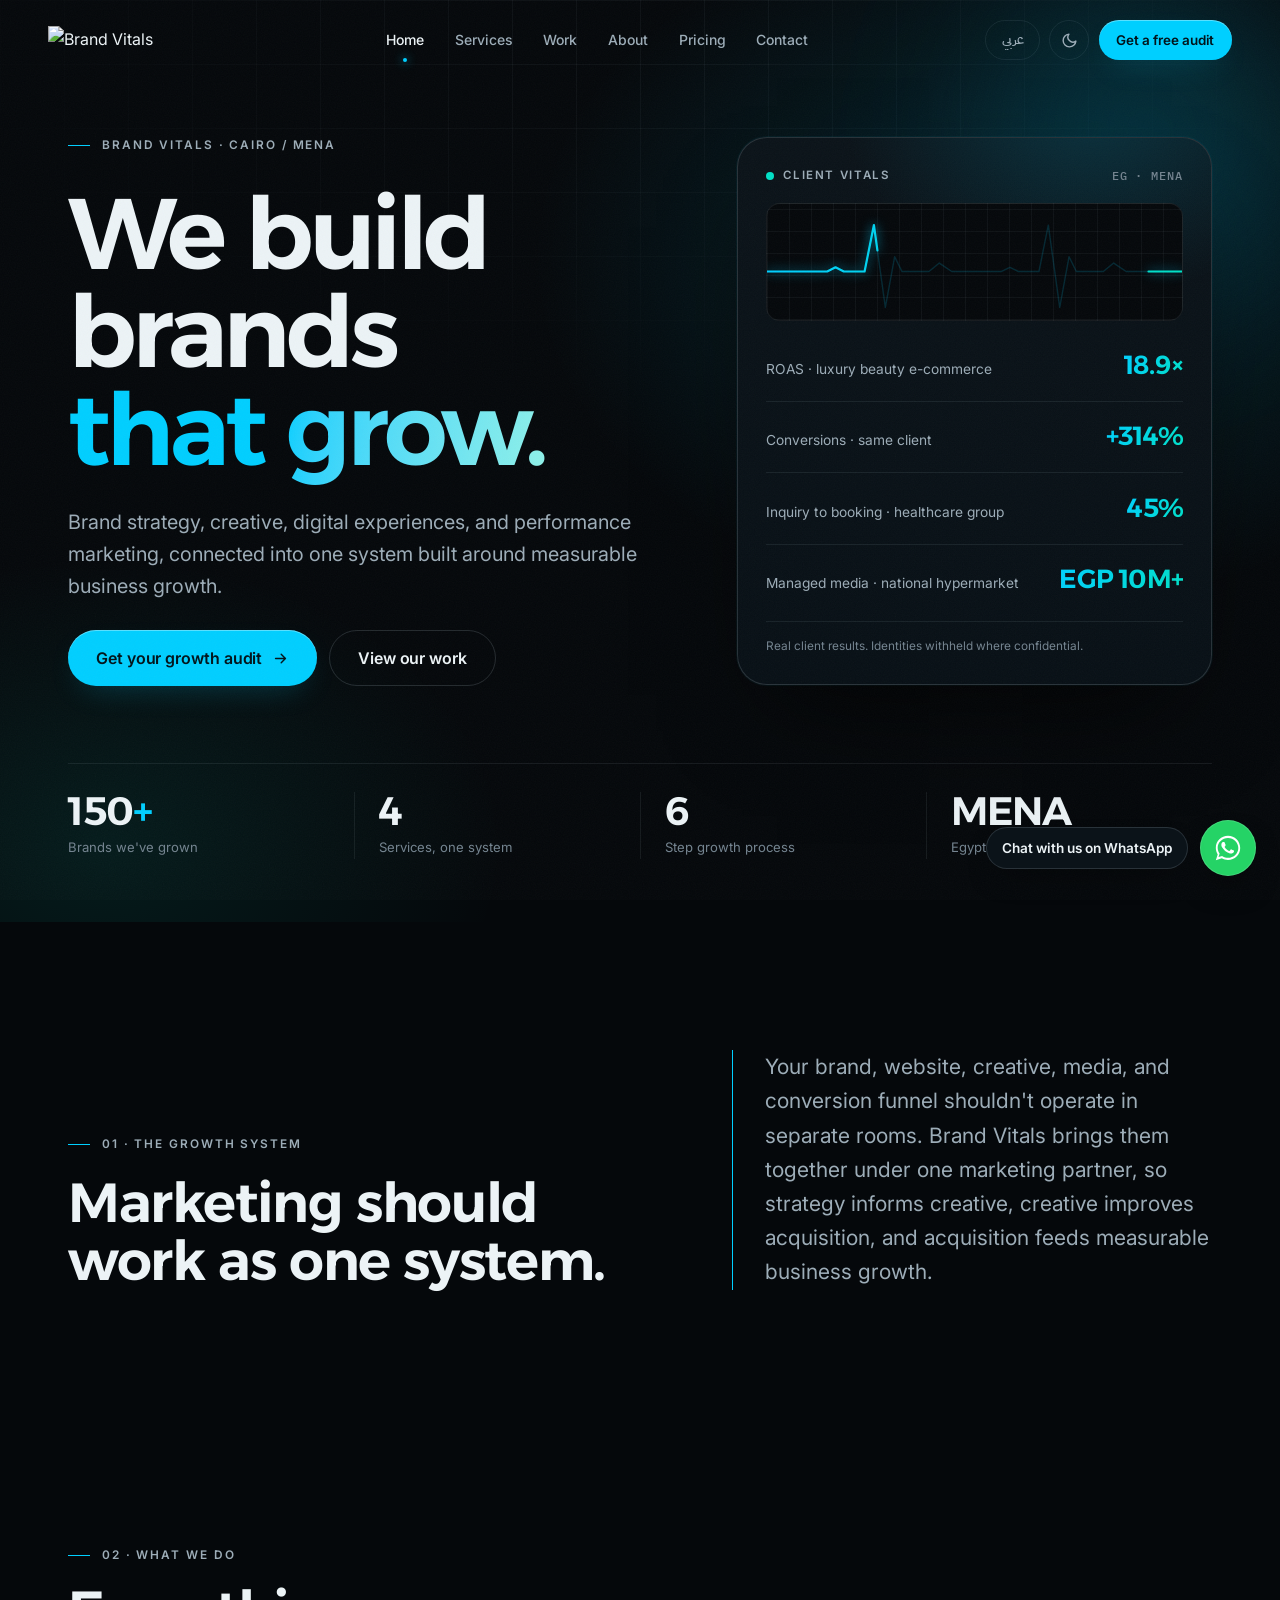
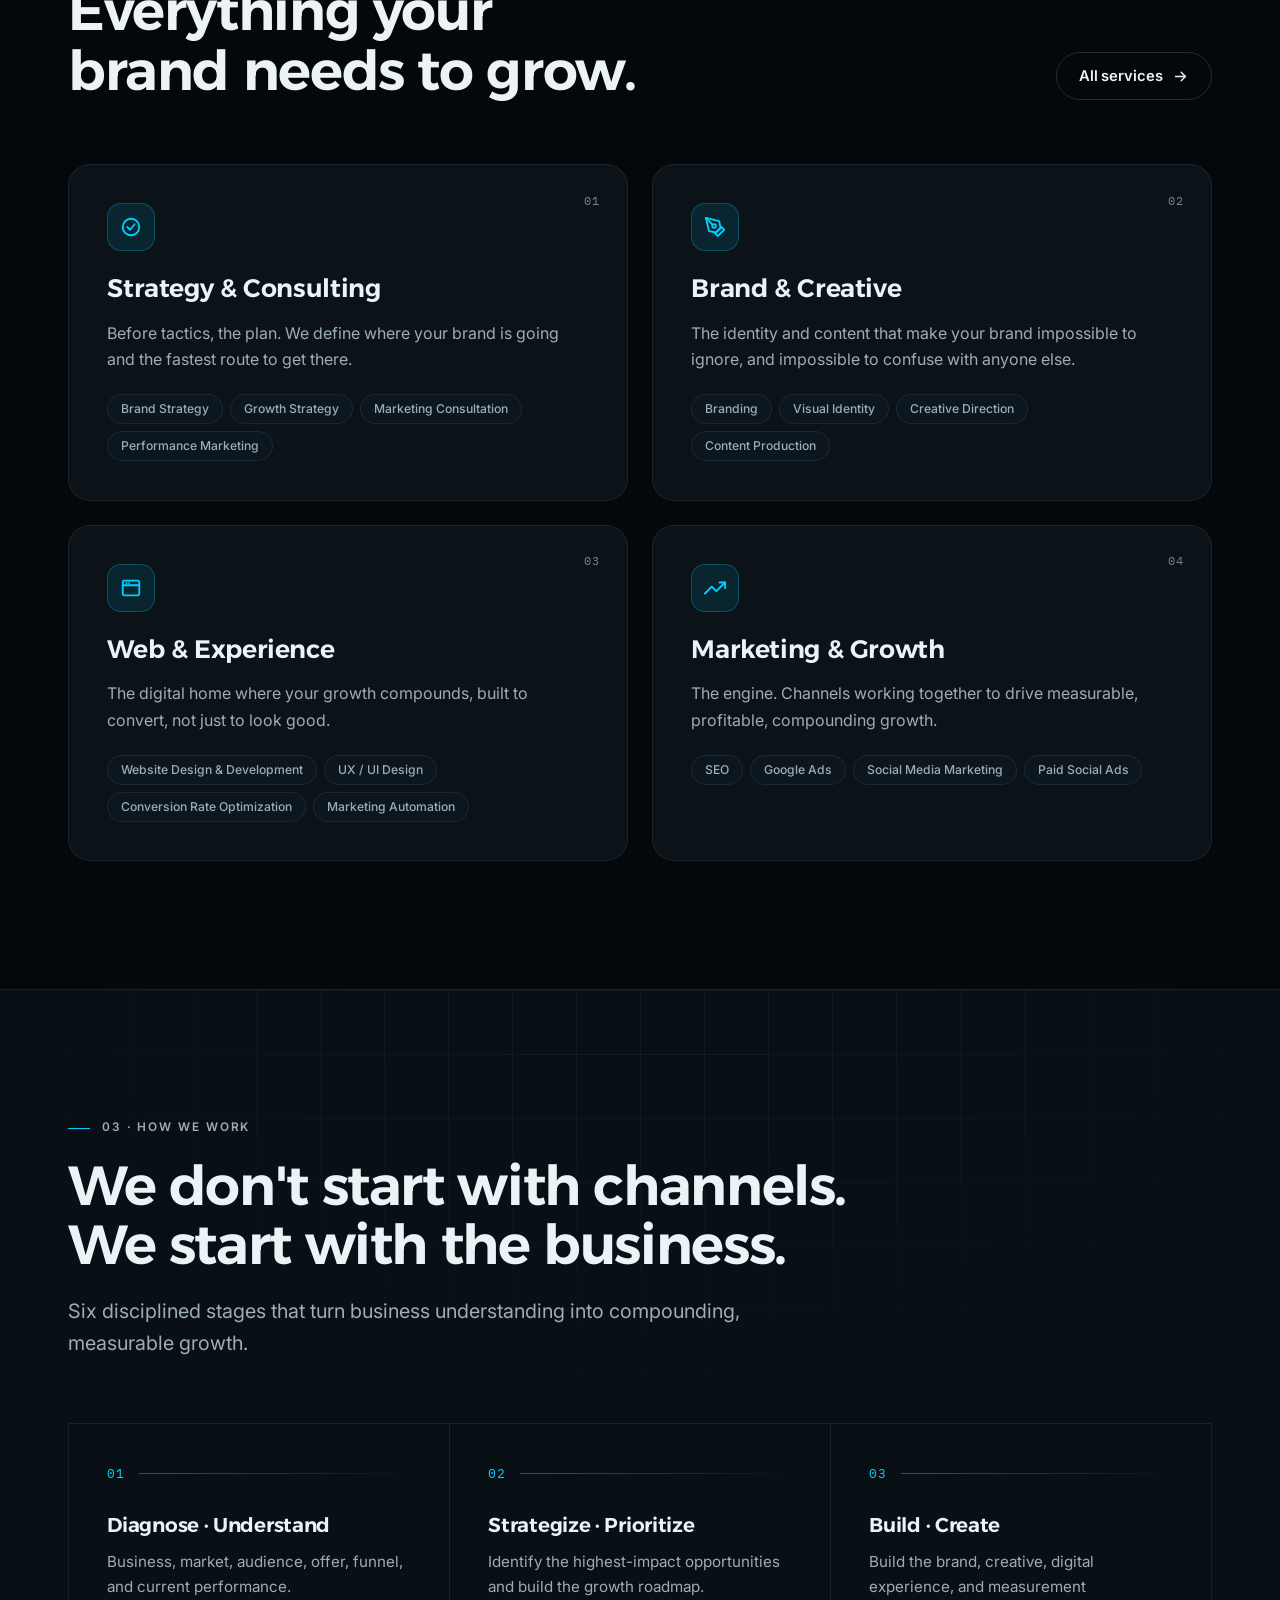
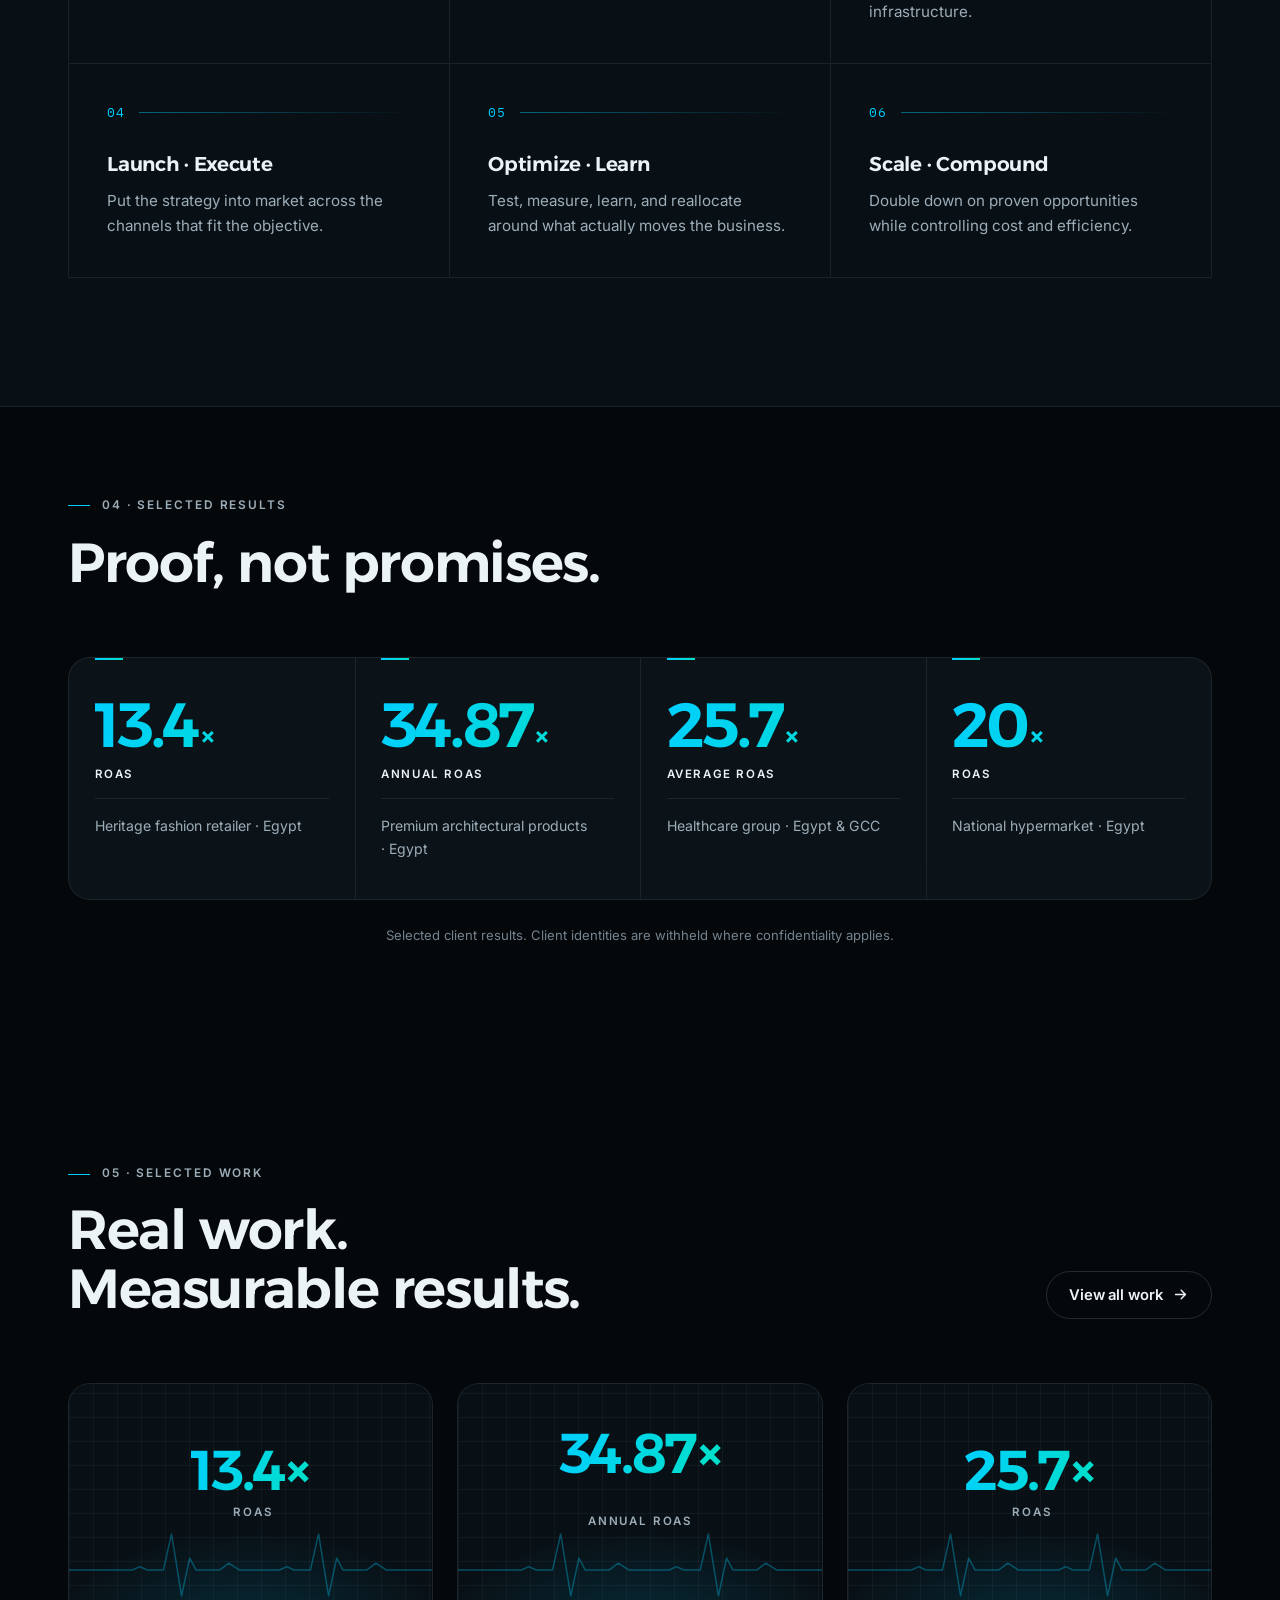
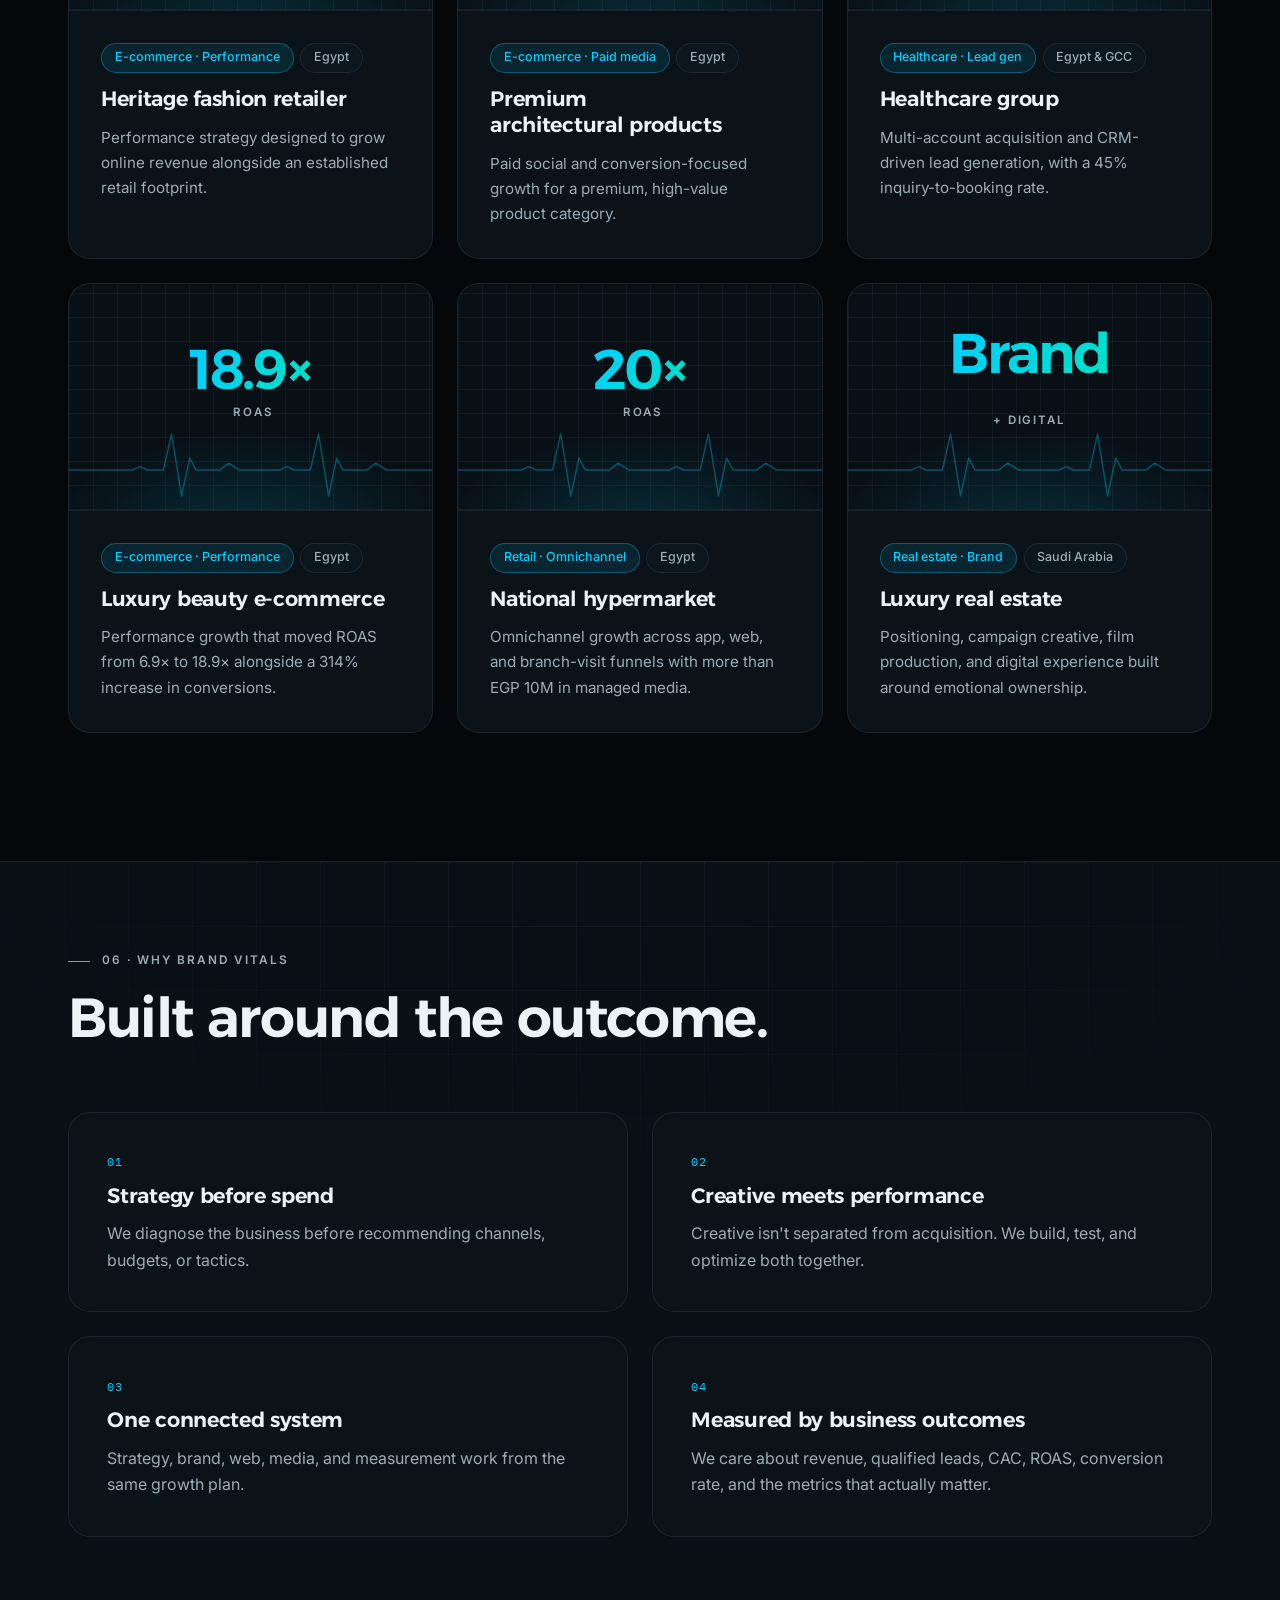
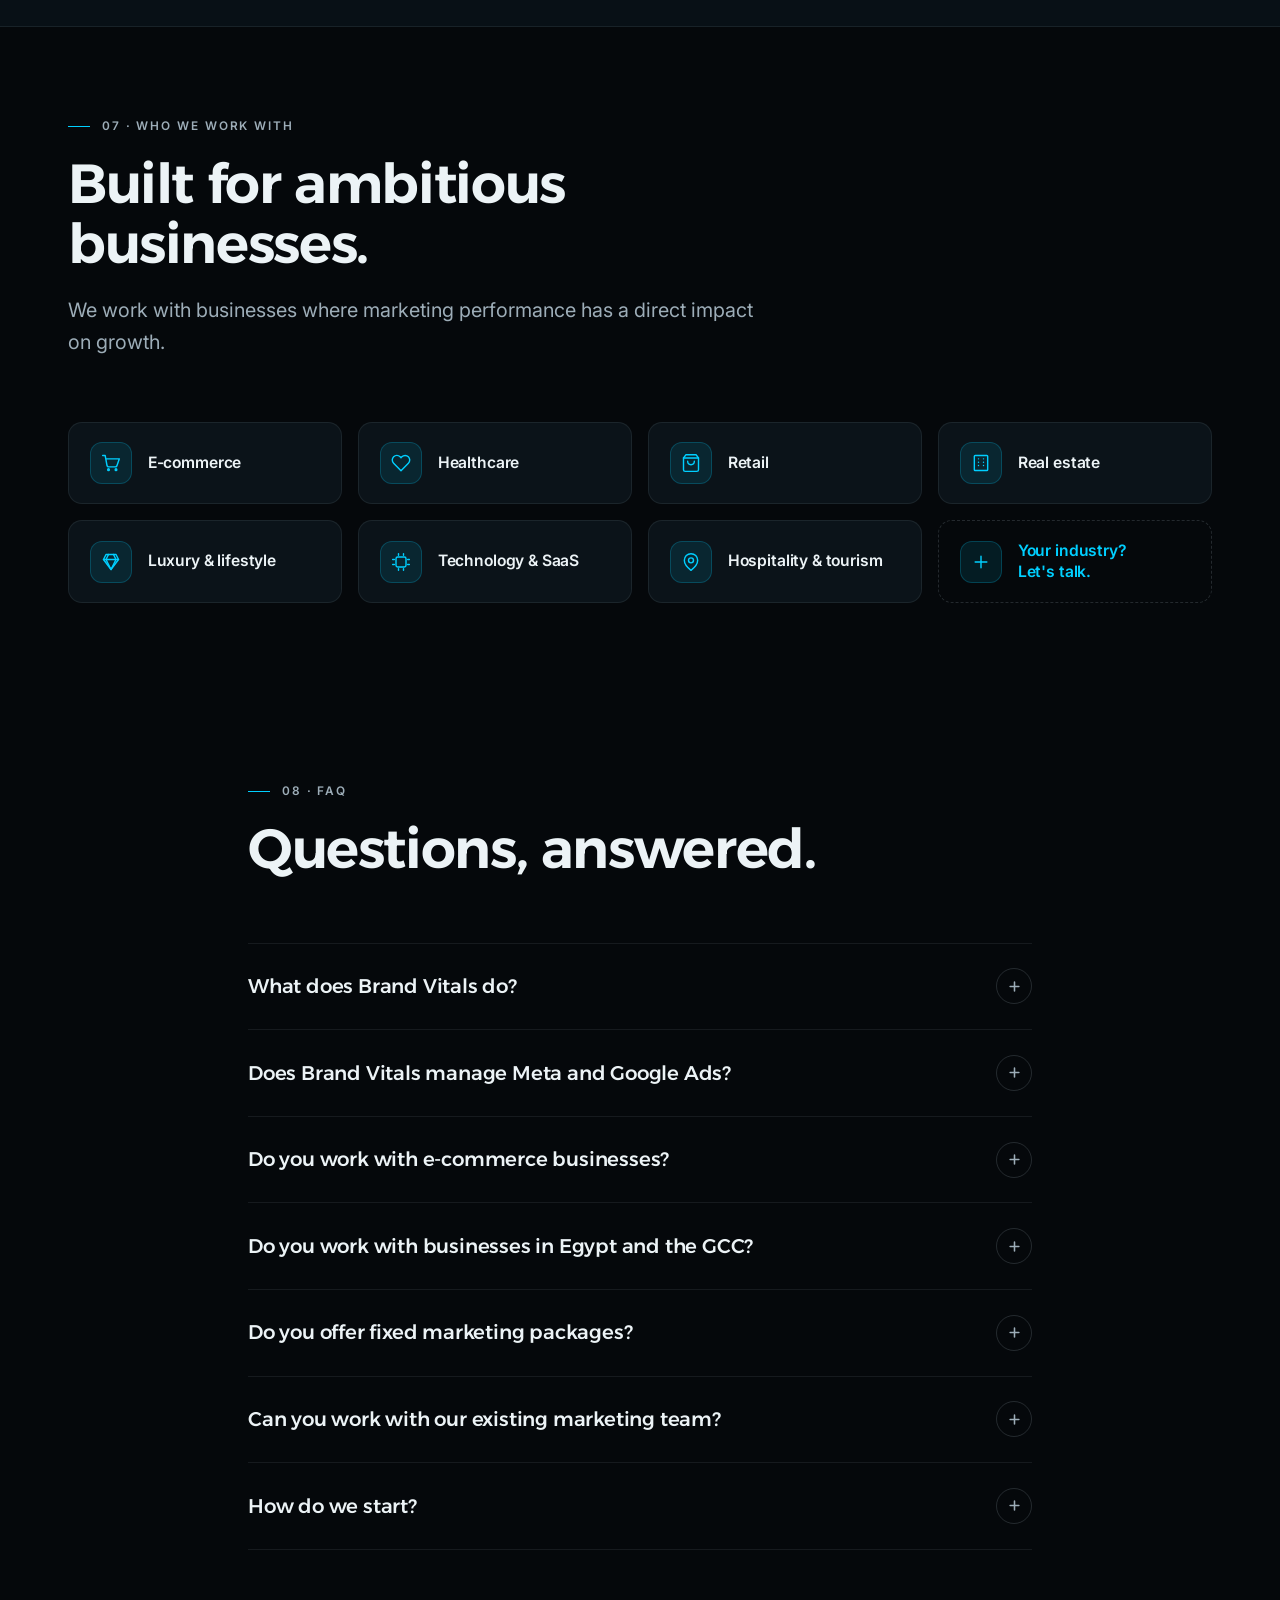
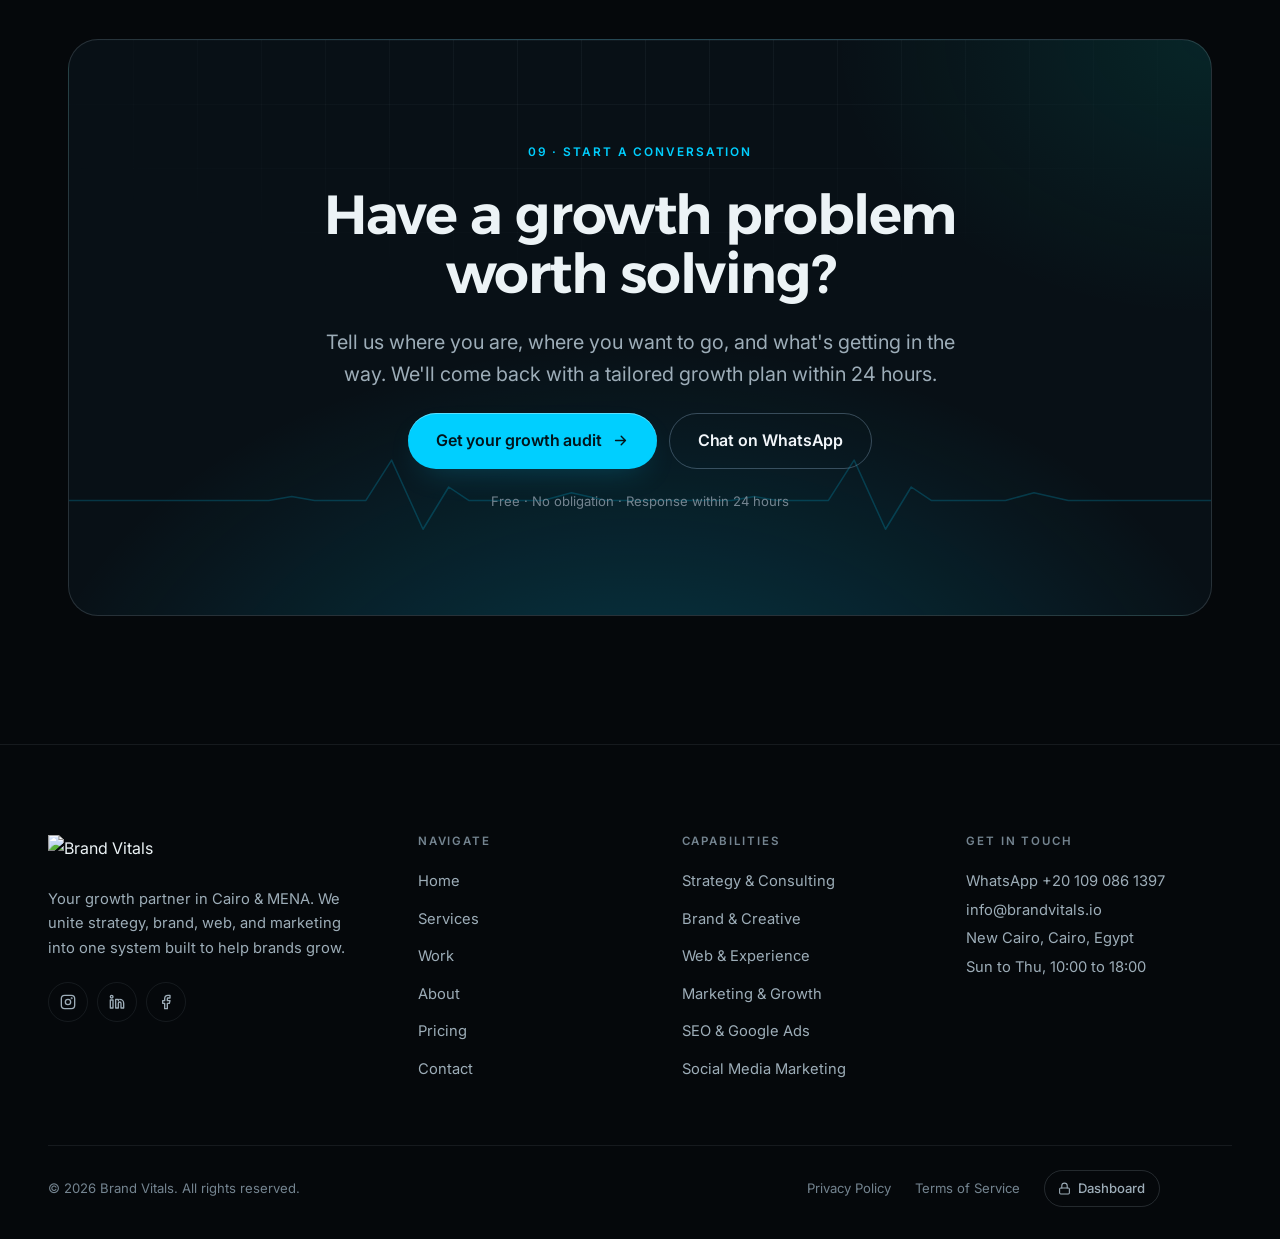
==== commit c23ca7f9: "New tab icon from the logo's heartbeat pulse - favicon.svg: the logo's pulse in its cyan-to-green gr" ====
--- a/index.html
+++ b/index.html
@@ -23,7 +23,9 @@
   <meta name="twitter:title" content="Brand Vitals | We Build Brands That Grow">
   <meta name="twitter:description" content="Full-service marketing agency in Cairo. One connected growth system for Egypt & MENA.">
 
-  <link rel="icon" type="image/svg+xml" href="assets/img/favicon.png">
+  <link rel="icon" type="image/png" sizes="32x32" href="assets/img/favicon-32.png">
+  <link rel="icon" type="image/svg+xml" href="assets/img/favicon.svg">
+  <link rel="apple-touch-icon" href="assets/img/apple-touch-icon.png">
 
   <!-- Prevent theme/language flash -->
   <script>(function(){try{var t=localStorage.getItem("oso-theme")||"dark";document.documentElement.dataset.theme=t;var l=localStorage.getItem("oso-lang")||"en";document.documentElement.lang=l;document.documentElement.dir=l==="ar"?"rtl":"ltr";}catch(e){}})();</script>
--- a/assets/css/main.css
+++ b/assets/css/main.css
@@ -410,7 +410,7 @@
 .drawer__foot .btn { width: 100%; height: 56px; }
 
 .to-top {
-  position: fixed; bottom: 1.5rem; inset-inline-end: 1.5rem; z-index: 90;
+  position: fixed; bottom: calc(1.5rem + 56px + 0.75rem); inset-inline-end: calc(1.5rem + 5px); z-index: 90;
   width: 46px; height: 46px; border-radius: 50%; display: grid; place-items: center;
   border: 1px solid var(--line-strong); color: var(--text-2);
   background: color-mix(in srgb, var(--surface) 85%, transparent);
@@ -925,11 +925,11 @@
 .modal__close svg { width: 16px; height: 16px; }
 body.modal-open { overflow: hidden; }
 
-/* Floating WhatsApp button: fixed in the reading-start corner (left in English,
-   right in Arabic), opposite the back-to-top button. The label slides out on
-   hover/focus and once shortly after the page loads. */
+/* Floating WhatsApp button: fixed in the reading-end corner (right in English,
+   left in Arabic), with the back-to-top arrow stacked right above it. The label
+   slides out inward on hover/focus and once shortly after the page loads. */
 .wa-fab {
-  position: fixed; bottom: 1.5rem; inset-inline-start: 1.5rem; z-index: 90;
+  position: fixed; bottom: 1.5rem; inset-inline-end: 1.5rem; z-index: 90;
   width: 56px; height: 56px; border-radius: 50%; display: grid; place-items: center;
   background: #25D366; color: #fff;
   box-shadow: 0 16px 34px -14px rgba(0, 0, 0, 0.6), inset 0 0 0 1px rgba(255, 255, 255, 0.14);
@@ -940,16 +940,19 @@
 .wa-fab.is-in:hover { transform: translateY(-3px); background: #1FBF5B; }
 .wa-fab svg { width: 30px; height: 30px; fill: currentColor; }
 .wa-fab__label {
-  position: absolute; top: 50%; inset-inline-start: calc(100% + 0.75rem);
+  position: absolute; top: 50%; inset-inline-end: calc(100% + 0.75rem);
   padding: 0.55rem 0.95rem; border-radius: var(--r-pill); white-space: nowrap;
   background: var(--surface); color: var(--text); border: 1px solid var(--line-strong);
   font-size: 0.85rem; font-weight: 600; box-shadow: 0 14px 30px -14px rgba(0, 0, 0, 0.55);
-  opacity: 0; transform: translate(-8px, -50%); pointer-events: none;
+  opacity: 0; transform: translate(8px, -50%); pointer-events: none;
   transition: opacity 0.25s, transform 0.35s var(--ease-out);
 }
-[dir="rtl"] .wa-fab__label { transform: translate(8px, -50%); font-family: var(--font-ar); }
+[dir="rtl"] .wa-fab__label { transform: translate(-8px, -50%); font-family: var(--font-ar); }
 .wa-fab:hover .wa-fab__label, .wa-fab:focus-visible .wa-fab__label, .wa-fab.is-intro .wa-fab__label { opacity: 1; transform: translate(0, -50%); }
-@media (max-width: 640px) { .wa-fab { bottom: 1.1rem; inset-inline-start: 1.1rem; width: 52px; height: 52px; } }
+@media (max-width: 640px) {
+  .wa-fab { bottom: 1.1rem; inset-inline-end: 1.1rem; width: 52px; height: 52px; }
+  .to-top { bottom: calc(1.1rem + 52px + 0.7rem); inset-inline-end: calc(1.1rem + 3px); }
+}
 
 /* Form submission notification: the modal shell, centred, with a pulse that turns into a check */
 .modal--notice { width: min(440px, 100%); display: grid; justify-items: center; gap: 0.85rem; text-align: center; }
@@ -1016,7 +1019,7 @@
 .legal a { transition: color 0.25s; }
 .legal a:hover { color: var(--text); }
 /* Keep the bottom row clear of the floating back-to-top button */
-.footer__bar { padding-inline: 4.5rem; }
+.footer__bar { padding-inline-end: 4.5rem; }
 .footer__dash {
   display: inline-flex; align-items: center; gap: 0.45rem;
   padding: 0.4rem 0.85rem; border-radius: var(--r-pill);
